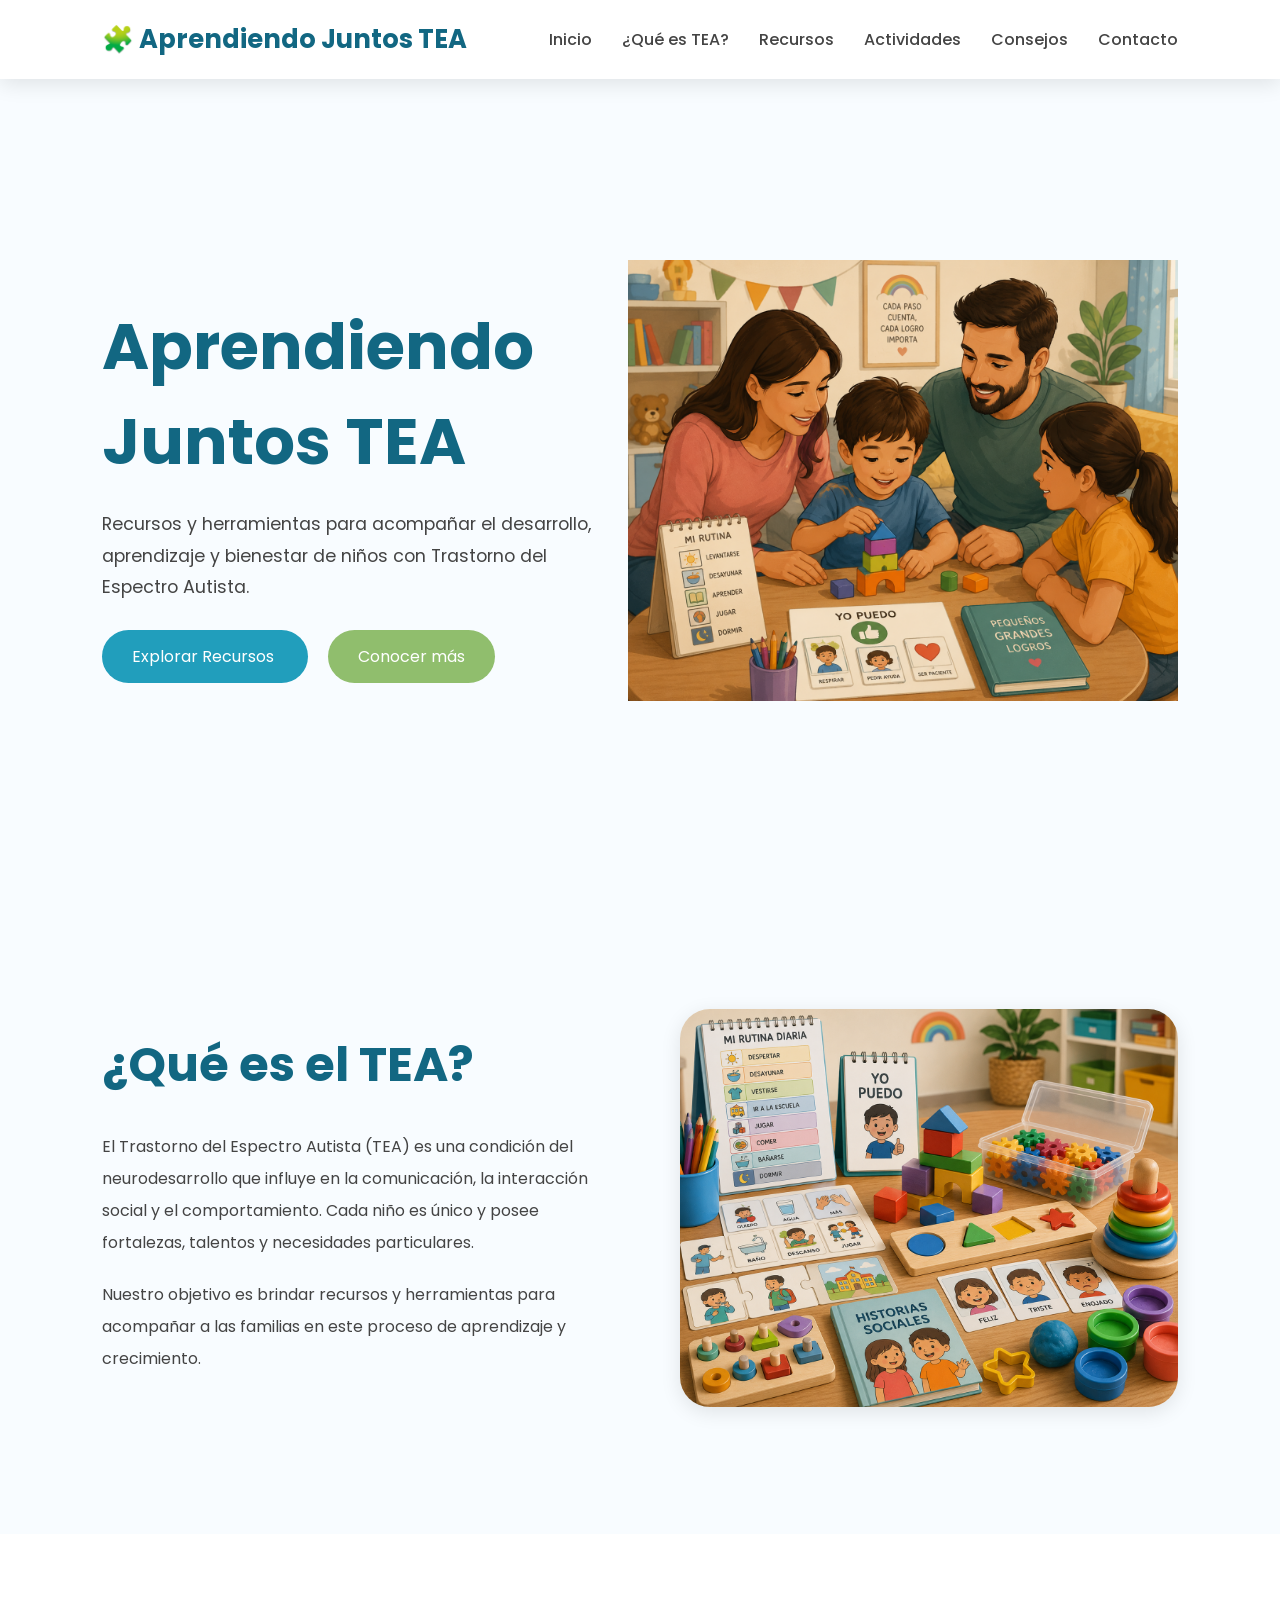
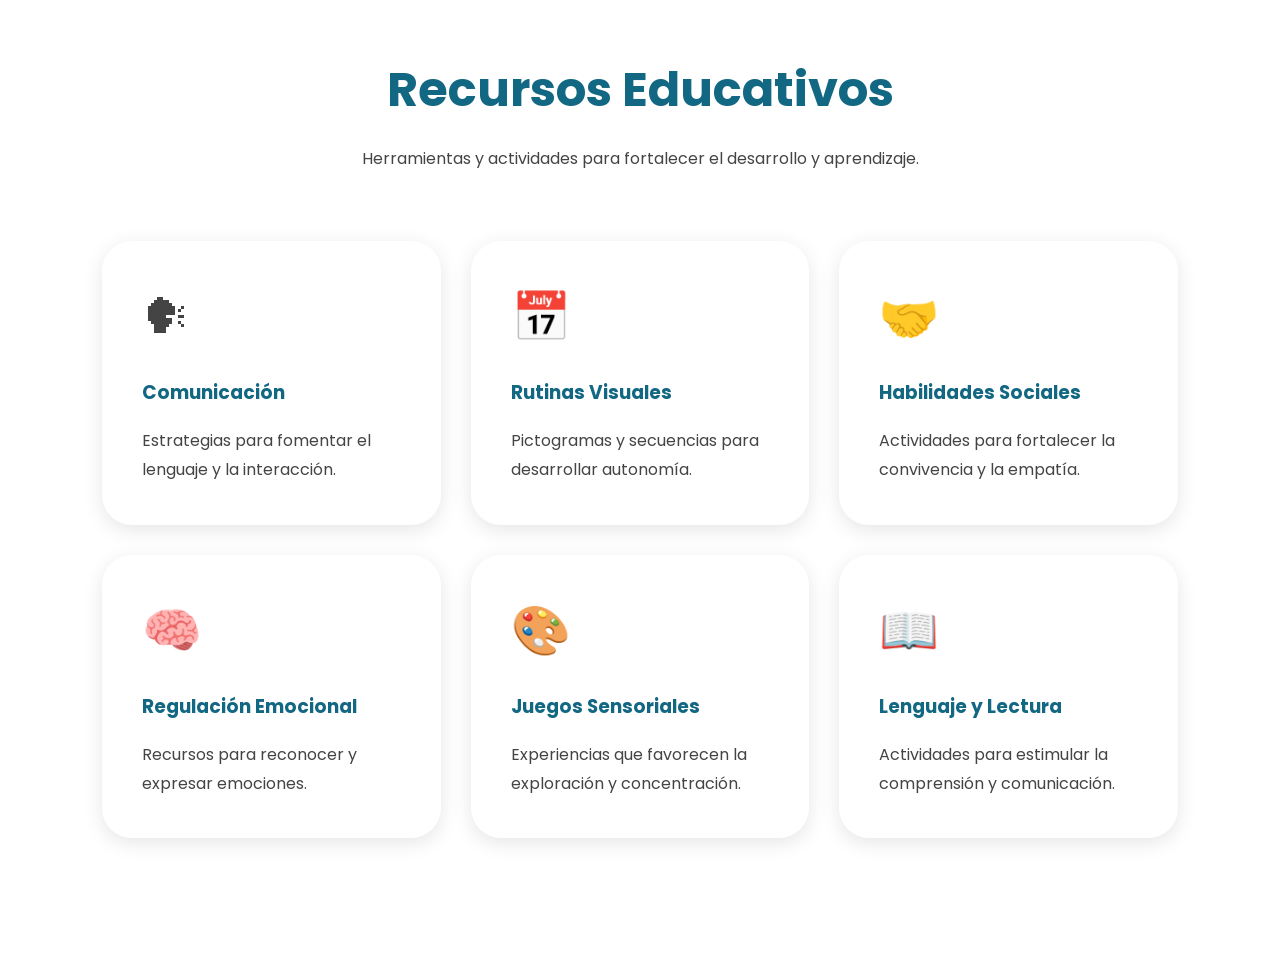
==== index.html @ 87718393 "Feature: sección actividades en casa" ====
<!DOCTYPE html>
<html lang="es">
<head>

<meta charset="UTF-8">
<meta name="viewport" content="width=device-width, initial-scale=1.0">

<title>Aprendiendo Juntos TEA</title>

<link rel="preconnect" href="https://fonts.googleapis.com">
<link rel="preconnect"
href="https://fonts.gstatic.com"
crossorigin>

<link href="https://fonts.googleapis.com/css2?family=Poppins:wght@300;400;500;600;700&display=swap"
rel="stylesheet">

<link rel="stylesheet" href="css/variables.css">
<link rel="stylesheet" href="css/style.css">
<link rel="stylesheet" href="css/responsive.css">

</head>

<body>
<header>

    <nav class="navbar">

        <div class="logo">
            🧩 Aprendiendo Juntos TEA
        </div>

        <ul class="nav-links">

            <li><a href="#">Inicio</a></li>

            <li><a href="#">¿Qué es TEA?</a></li>

            <li><a href="#">Recursos</a></li>

            <li><a href="#">Actividades</a></li>

            <li><a href="#">Consejos</a></li>

            <li><a href="#">Contacto</a></li>

        </ul>

    </nav>

</header>


<section class="hero">

    <div class="hero-content">

        <h1>
            Aprendiendo Juntos TEA
        </h1>

        <p>

            Recursos y herramientas para acompañar el desarrollo,
            aprendizaje y bienestar de niños con Trastorno del Espectro Autista.

        </p>

        <div class="hero-buttons">

            <a href="#" class="btn-primary">
                Explorar Recursos
            </a>

            <a href="#" class="btn-secondary">
                Conocer más
            </a>

        </div>

    </div>

    <div class="hero-image">

        <img src="images/banners/Familia interactuando con niño.png"
             alt="Familia interactuando con niño">

    </div>

</section>
<section class="about">

    <div class="about-container">

        <div class="about-text">

            <h2>¿Qué es el TEA?</h2>

            <p>

                El Trastorno del Espectro Autista (TEA) es una condición del neurodesarrollo
                que influye en la comunicación, la interacción social y el comportamiento.
                Cada niño es único y posee fortalezas, talentos y necesidades particulares.

            </p>

            <p>

                Nuestro objetivo es brindar recursos y herramientas para acompañar a las
                familias en este proceso de aprendizaje y crecimiento.

            </p>

        </div>

        <div class="about-image">

            <img src="images/resources/Niño con materiales educativos.png"
                 alt="Niño con materiales educativos">

        </div>

    </div>

</section>

<section class="resources">

    <div class="section-title">

        <h2>Recursos Educativos</h2>

        <p>
            Herramientas y actividades para fortalecer el desarrollo y aprendizaje.
        </p>

    </div>

    <div class="resources-grid">

        <div class="resource-card">

            <div class="icon">🗣</div>

            <h3>Comunicación</h3>

            <p>
                Estrategias para fomentar el lenguaje y la interacción.
            </p>

        </div>

        <div class="resource-card">

            <div class="icon">📅</div>

            <h3>Rutinas Visuales</h3>

            <p>
                Pictogramas y secuencias para desarrollar autonomía.
            </p>

        </div>

        <div class="resource-card">

            <div class="icon">🤝</div>

            <h3>Habilidades Sociales</h3>

            <p>
                Actividades para fortalecer la convivencia y la empatía.
            </p>

        </div>

        <div class="resource-card">

            <div class="icon">🧠</div>

            <h3>Regulación Emocional</h3>

            <p>
                Recursos para reconocer y expresar emociones.
            </p>

        </div>

        <div class="resource-card">

            <div class="icon">🎨</div>

            <h3>Juegos Sensoriales</h3>

            <p>
                Experiencias que favorecen la exploración y concentración.
            </p>

        </div>

        <div class="resource-card">

            <div class="icon">📖</div>

            <h3>Lenguaje y Lectura</h3>

            <p>
                Actividades para estimular la comprensión y comunicación.
            </p>

        </div>

    </div>

</section>
</body>
</html>
---- css/variables.css ----
:root{
    --primary:#219EBC;
    --secondary:#8ECAE6;
    --accent:#90BE6D;
    --dark:#126782;
    --background:#F8FCFF;
    --white:#FFFFFF;
    --text:#444444;

    --radius:20px;
    --shadow:0 5px 20px rgba(0,0,0,.1);

    --transition:.3s ease;
}
---- css/style.css ----
*{
    margin:0;
    padding:0;
    box-sizing:border-box;
}

body{
    font-family:'Poppins',sans-serif;
    background:var(--background);
    color:var(--text);
}

.navbar{

    display:flex;
    justify-content:space-between;
    align-items:center;

    padding:20px 8%;

    background:var(--white);

    position:sticky;
    top:0;

    z-index:1000;

    box-shadow:var(--shadow);

}

.logo{

    font-size:1.6rem;

    font-weight:700;

    color:var(--dark);

}

.nav-links{

    display:flex;

    gap:30px;

    list-style:none;

}

.nav-links a{

    text-decoration:none;

    color:var(--text);

    font-weight:500;

    transition:var(--transition);

}

.nav-links a:hover{

    color:var(--primary);

}

.hero{

    min-height:90vh;

    display:flex;

    justify-content:space-between;

    align-items:center;

    padding:0 8%;

}
.hero-content{

    max-width:500px;

}
.hero-content h1{

    font-size:4rem;

    color:var(--dark);

    margin-bottom:20px;

}
.hero-content p{

    font-size:1.1rem;

    line-height:1.8;

    margin-bottom:40px;

}
.btn-primary{

    background:var(--primary);

    color:white;

    padding:15px 30px;

    border-radius:50px;

    text-decoration:none;

    margin-right:20px;

}
.btn-secondary{

    background:var(--accent);

    color:white;

    padding:15px 30px;

    border-radius:50px;

    text-decoration:none;

}
.hero-image img{

    width:550px;

}

.about{

    padding:120px 8%;

}

.about-container{

    display:flex;

    align-items:center;

    gap:80px;

}

.about-text{

    flex:1;

}

.about-text h2{

    font-size:3rem;

    color:var(--dark);

    margin-bottom:30px;

}

.about-text p{

    line-height:2;

    margin-bottom:20px;

}

.about-image{

    flex:1;

}

.about-image img{

    width:100%;

    border-radius:30px;

    box-shadow:var(--shadow);

}
.resources{

    padding:120px 8%;

    background:var(--white);

}

.section-title{

    text-align:center;

    margin-bottom:70px;

}

.section-title h2{

    font-size:3rem;

    color:var(--dark);

    margin-bottom:20px;

}

.section-title p{

    color:var(--text);

}

.resources-grid{

    display:grid;

    grid-template-columns:repeat(auto-fit,minmax(320px,1fr));

    gap:30px;

}

.resource-card{

    background:var(--white);

    padding:40px;

    border-radius:30px;

    box-shadow:var(--shadow);

    transition:var(--transition);

}

.resource-card:hover{

    transform:translateY(-12px);

}

.icon{

    font-size:3rem;

    margin-bottom:25px;

}

.resource-card h3{

    color:var(--dark);

    margin-bottom:20px;

}

.resource-card p{

    line-height:1.8;

}
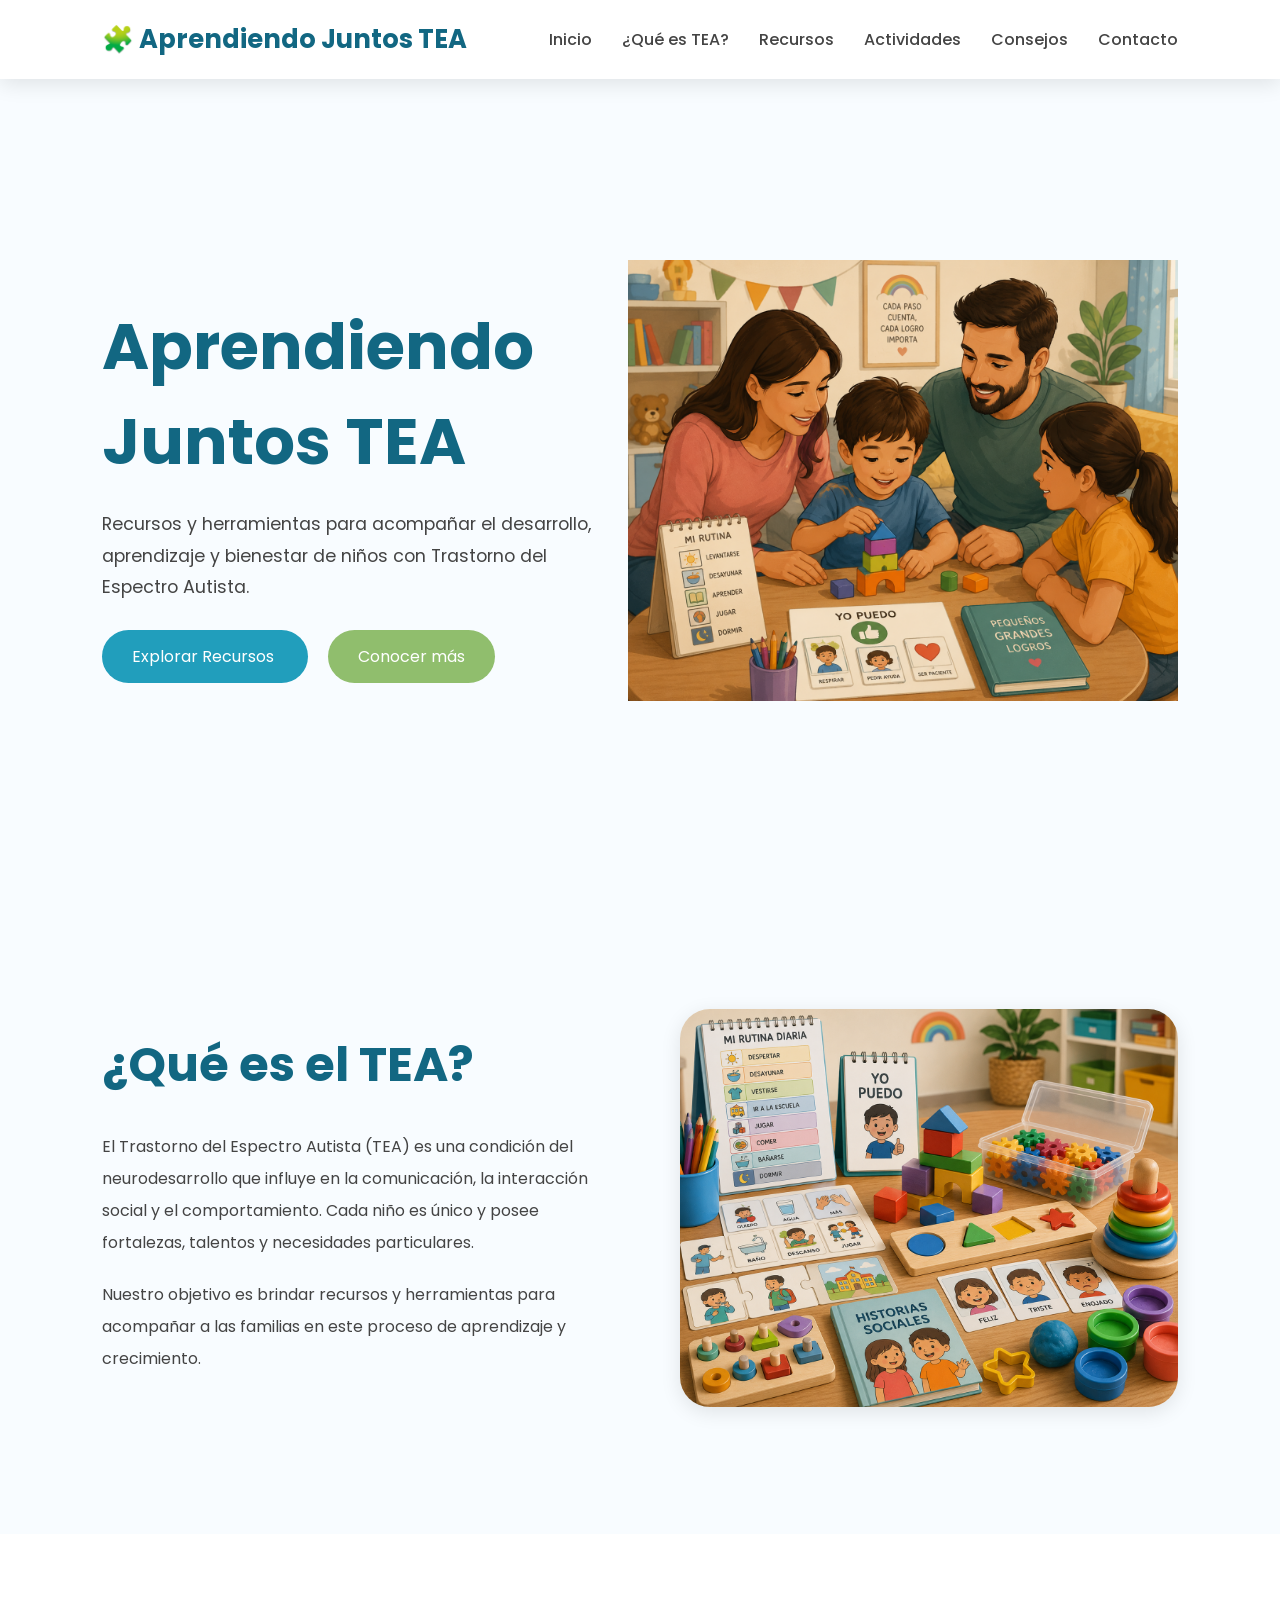
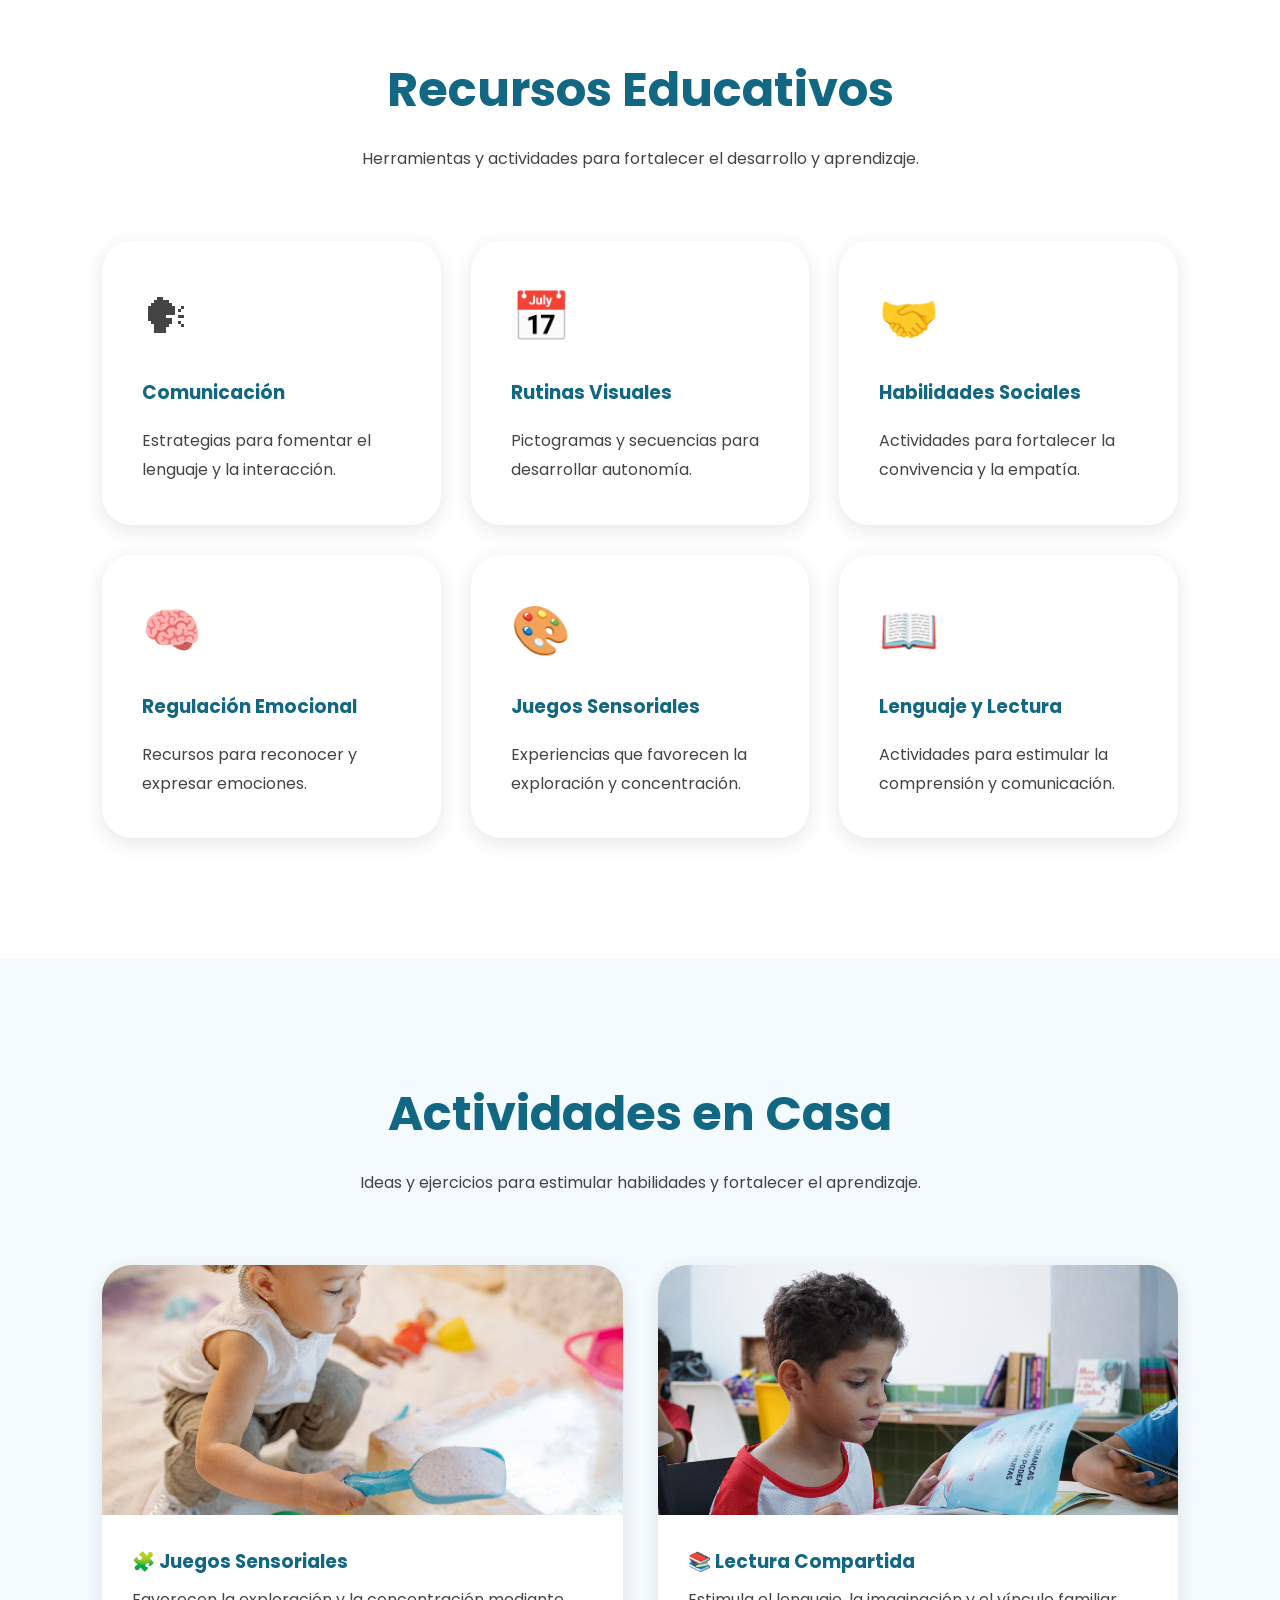
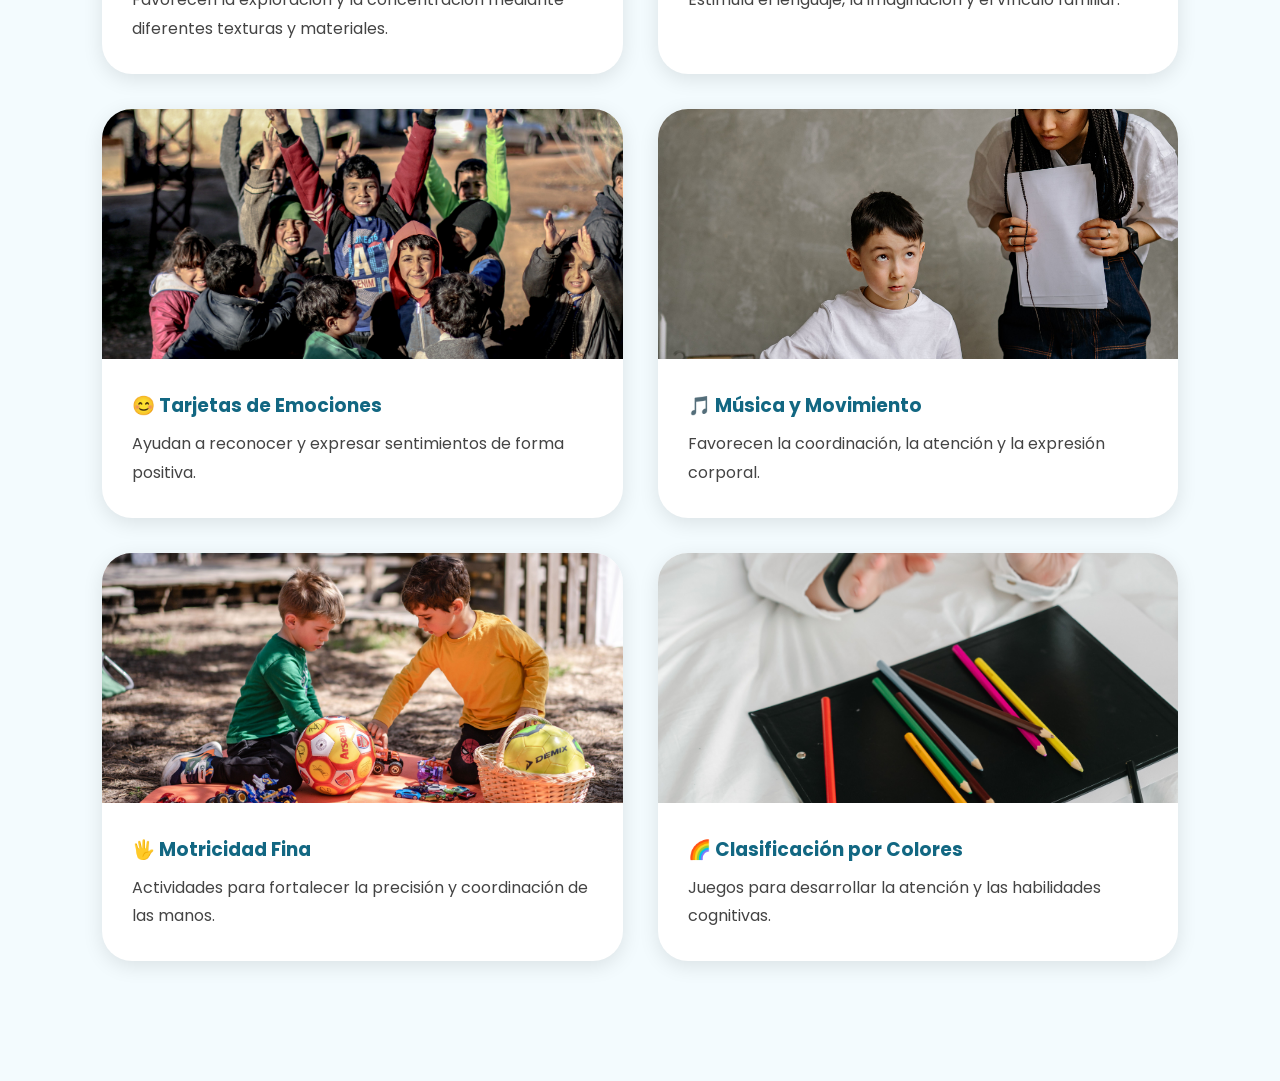
==== commit d000317f: "Feature: estadísticas y llamada a la acción" ====
--- a/index.html
+++ b/index.html
@@ -213,5 +213,95 @@
     </div>
 
 </section>
+
+<section class="activities">
+
+    <div class="section-title">
+
+        <h2>Actividades en Casa</h2>
+
+        <p>
+            Ideas y ejercicios para estimular habilidades y fortalecer el aprendizaje.
+        </p>
+
+    </div>
+
+    <div class="activities-grid">
+
+        <div class="activity-card">
+
+            <img src="images/activities/Sensorial.jpg" alt="Juego sensorial">
+
+            <h3>🧩 Juegos Sensoriales</h3>
+
+            <p>
+                Favorecen la exploración y la concentración mediante diferentes texturas y materiales.
+            </p>
+
+        </div>
+
+        <div class="activity-card">
+
+            <img src="images/activities/Lectura.jpg" alt="Lectura compartida">
+
+            <h3>📚 Lectura Compartida</h3>
+
+            <p>
+                Estimula el lenguaje, la imaginación y el vínculo familiar.
+            </p>
+
+        </div>
+
+        <div class="activity-card">
+
+            <img src="images/activities/Emociones.jpg" alt="Tarjetas de emociones">
+
+            <h3>😊 Tarjetas de Emociones</h3>
+
+            <p>
+                Ayudan a reconocer y expresar sentimientos de forma positiva.
+            </p>
+
+        </div>
+
+        <div class="activity-card">
+
+            <img src="images/activities/Musica.jpg" alt="Música y movimiento">
+
+            <h3>🎵 Música y Movimiento</h3>
+
+            <p>
+                Favorecen la coordinación, la atención y la expresión corporal.
+            </p>
+
+        </div>
+
+        <div class="activity-card">
+
+            <img src="images/activities/Motricidad.jpg" alt="Motricidad fina">
+
+            <h3>🖐 Motricidad Fina</h3>
+
+            <p>
+                Actividades para fortalecer la precisión y coordinación de las manos.
+            </p>
+
+        </div>
+
+        <div class="activity-card">
+
+            <img src="images/activities/Colores.jpg" alt="Clasificación por colores">
+
+            <h3>🌈 Clasificación por Colores</h3>
+
+            <p>
+                Juegos para desarrollar la atención y las habilidades cognitivas.
+            </p>
+
+        </div>
+
+    </div>
+
+</section>
 </body>
 </html>
--- a/css/style.css
+++ b/css/style.css
@@ -274,4 +274,67 @@
 
     line-height:1.8;
 
+}
+.activities{
+
+    padding:120px 8%;
+
+    background:#F3FBFE;
+
+}
+
+.activities-grid{
+
+    display:grid;
+
+    grid-template-columns:repeat(auto-fit,minmax(340px,1fr));
+
+    gap:35px;
+
+}
+
+.activity-card{
+
+    background:white;
+
+    border-radius:30px;
+
+    overflow:hidden;
+
+    box-shadow:var(--shadow);
+
+    transition:var(--transition);
+
+}
+
+.activity-card:hover{
+
+    transform:translateY(-15px);
+
+}
+
+.activity-card img{
+
+    width:100%;
+
+    height:250px;
+
+    object-fit:cover;
+
+}
+
+.activity-card h3{
+
+    padding:25px 30px 10px;
+
+    color:var(--dark);
+
+}
+
+.activity-card p{
+
+    padding:0 30px 30px;
+
+    line-height:1.8;
+
 }
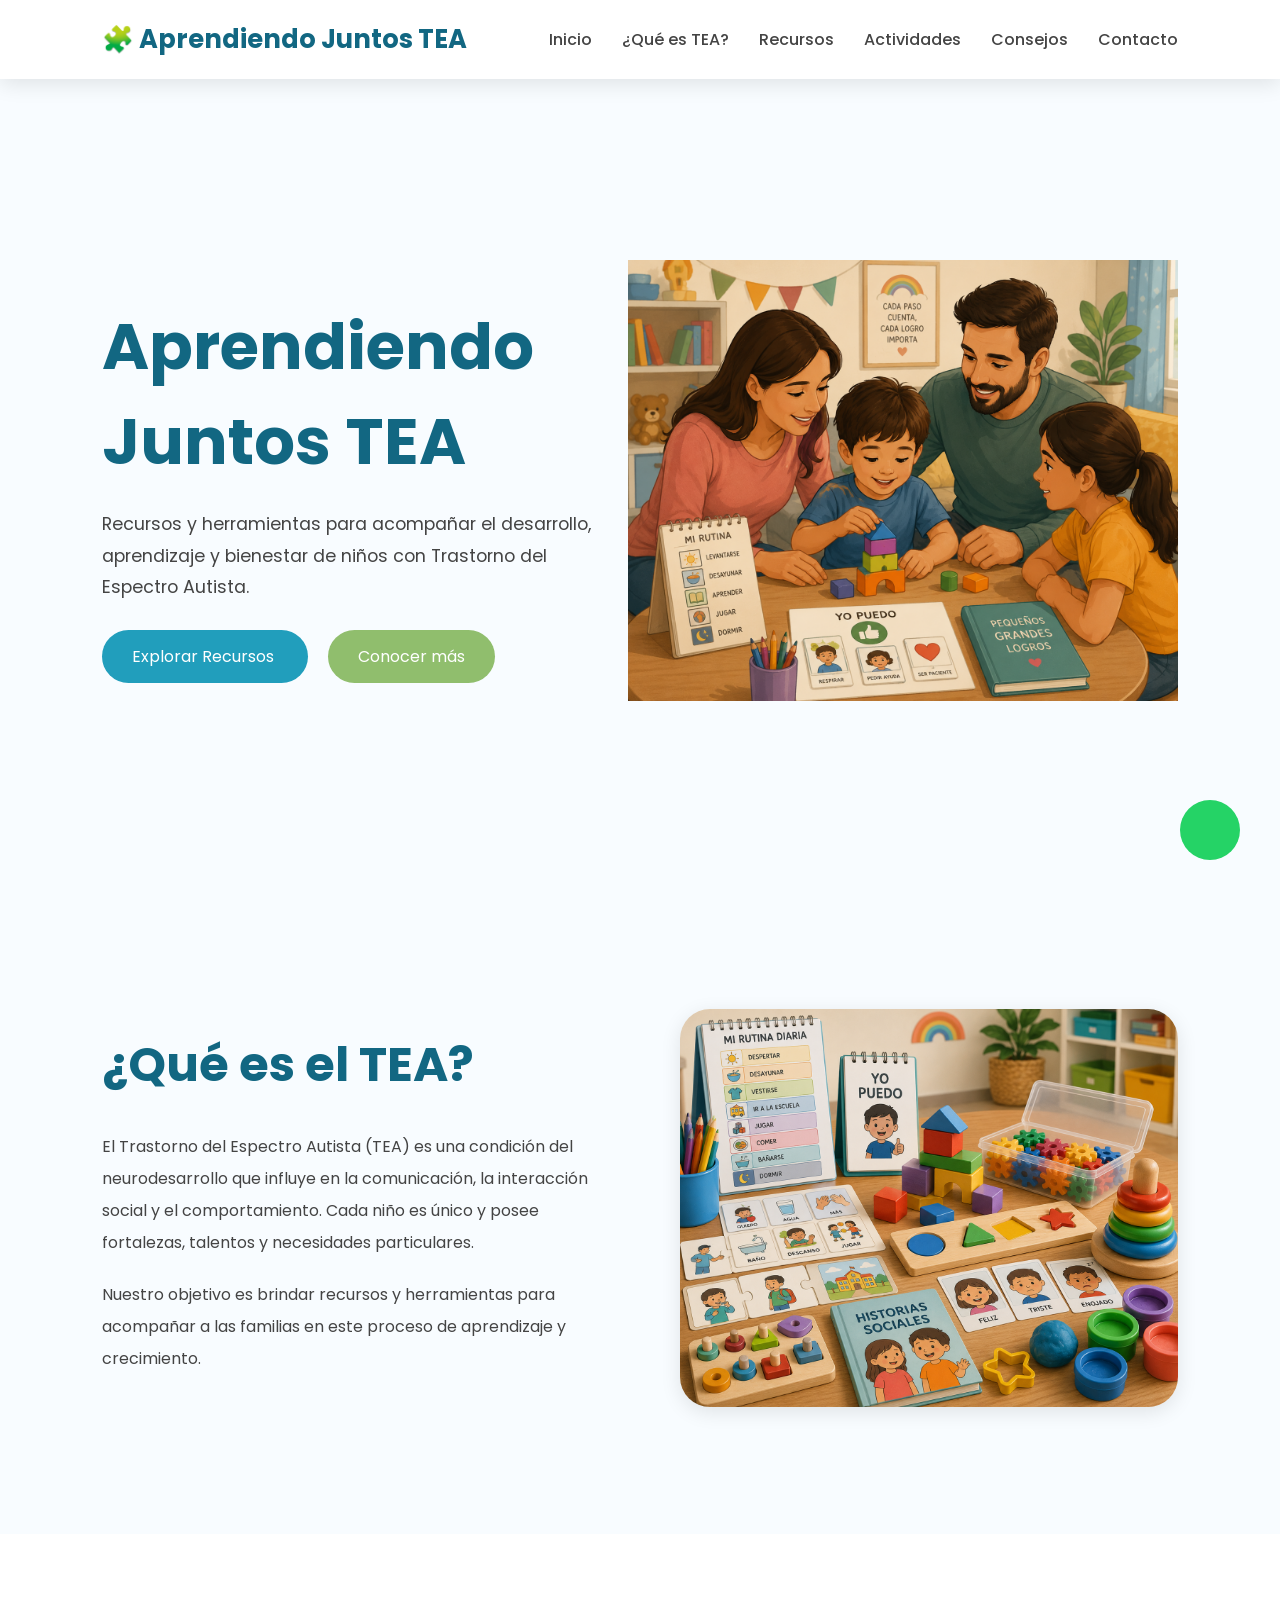
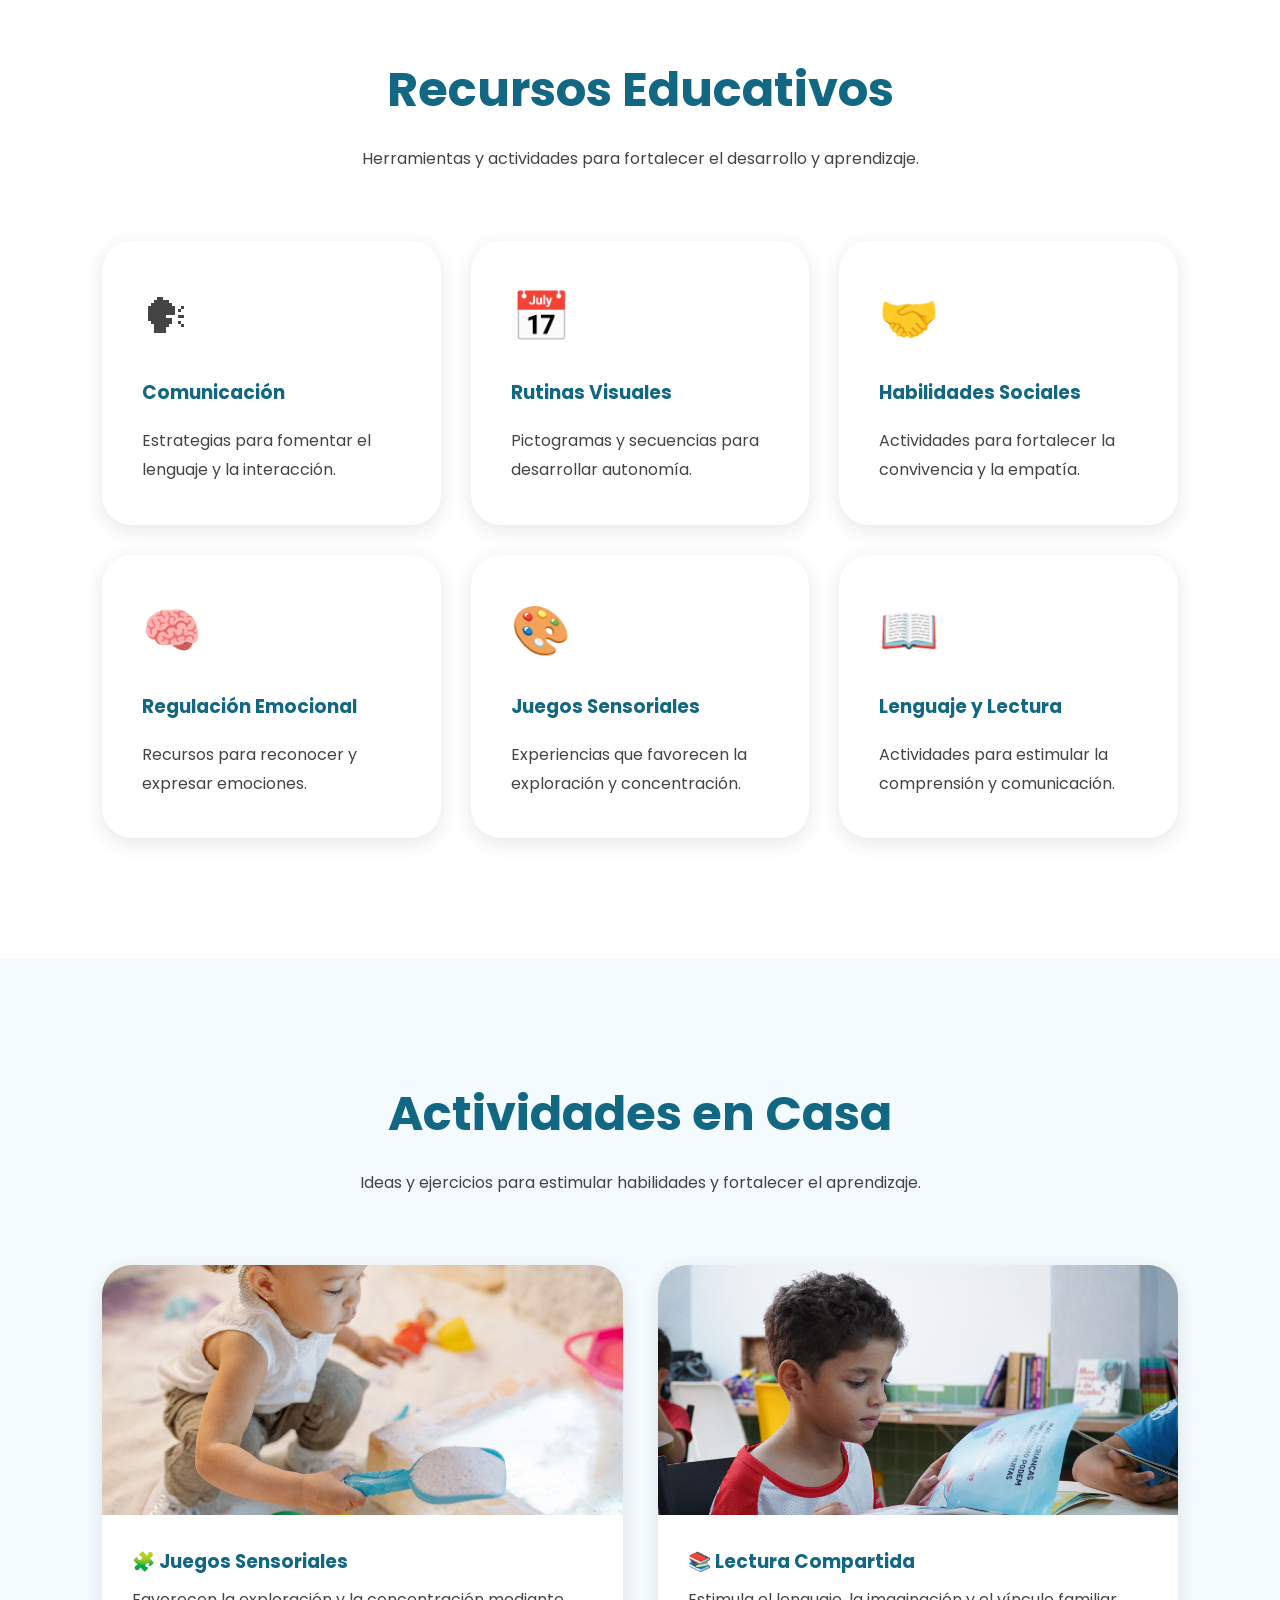
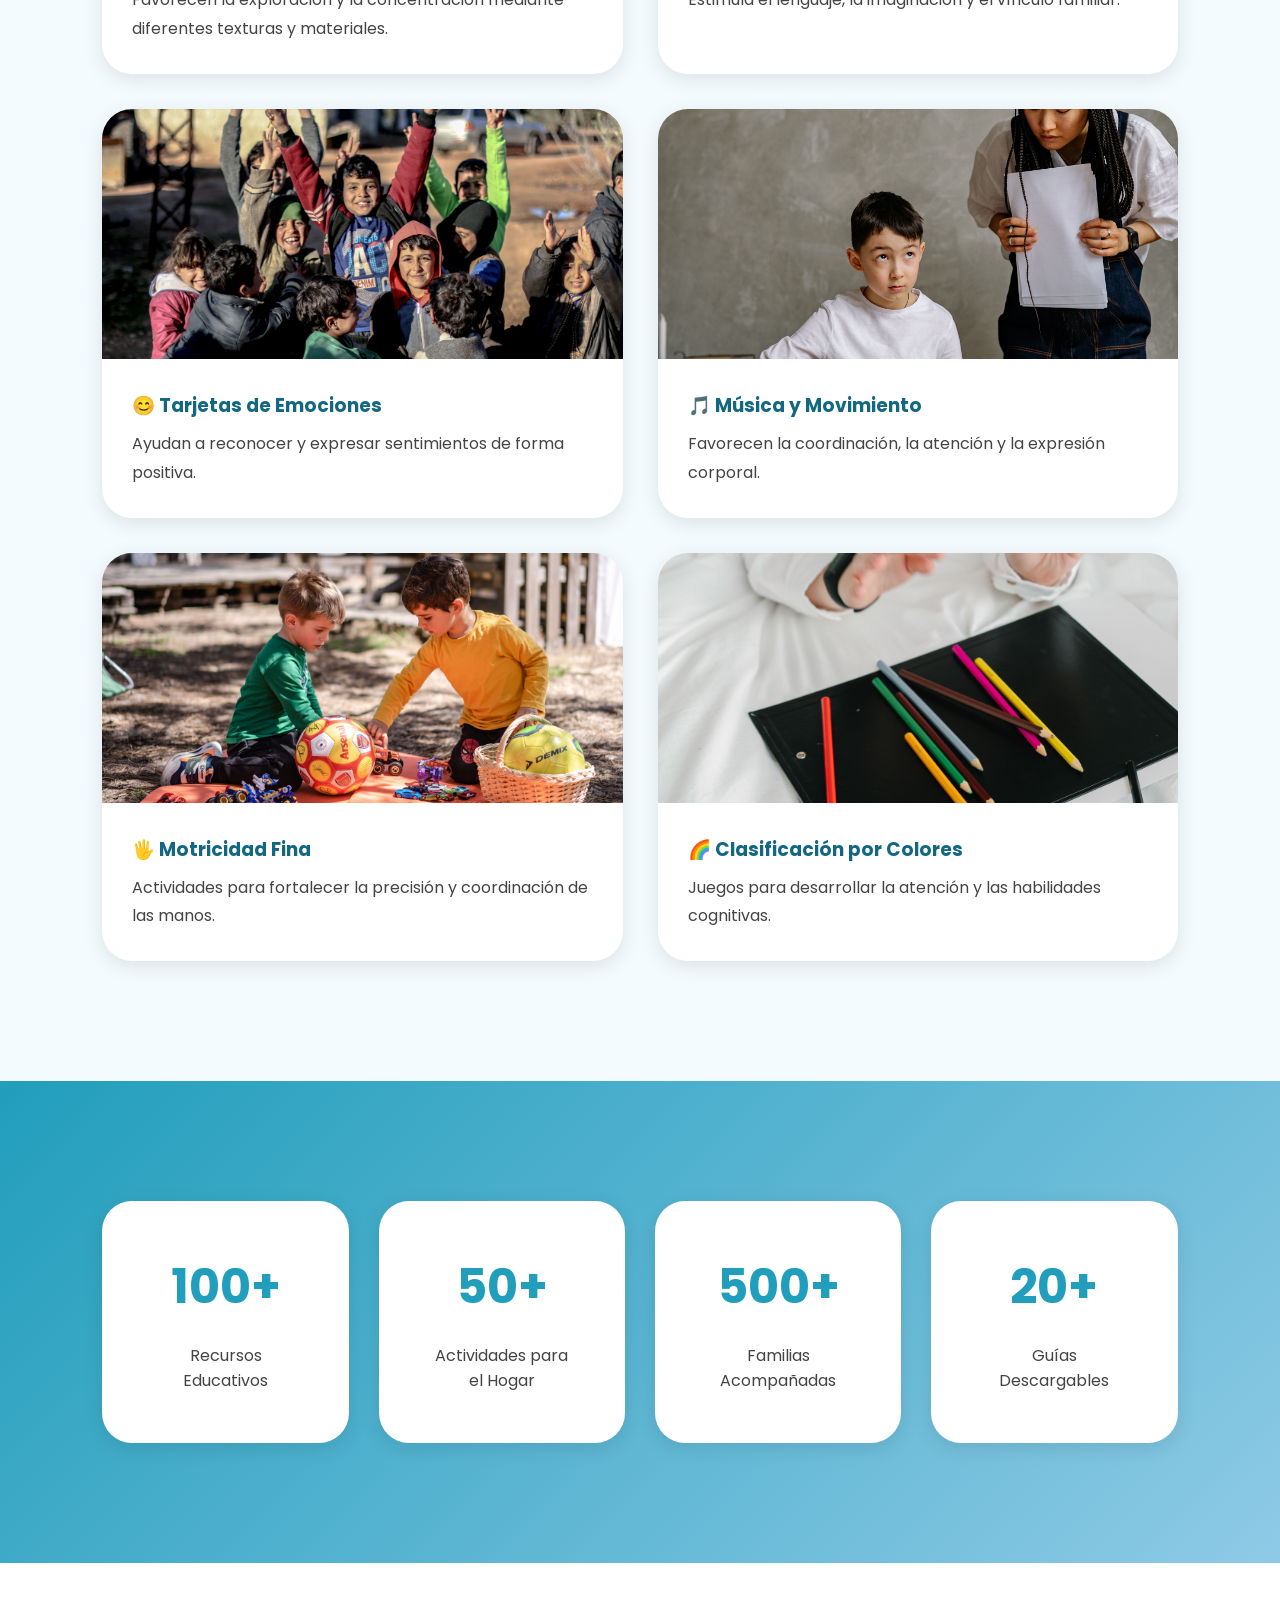
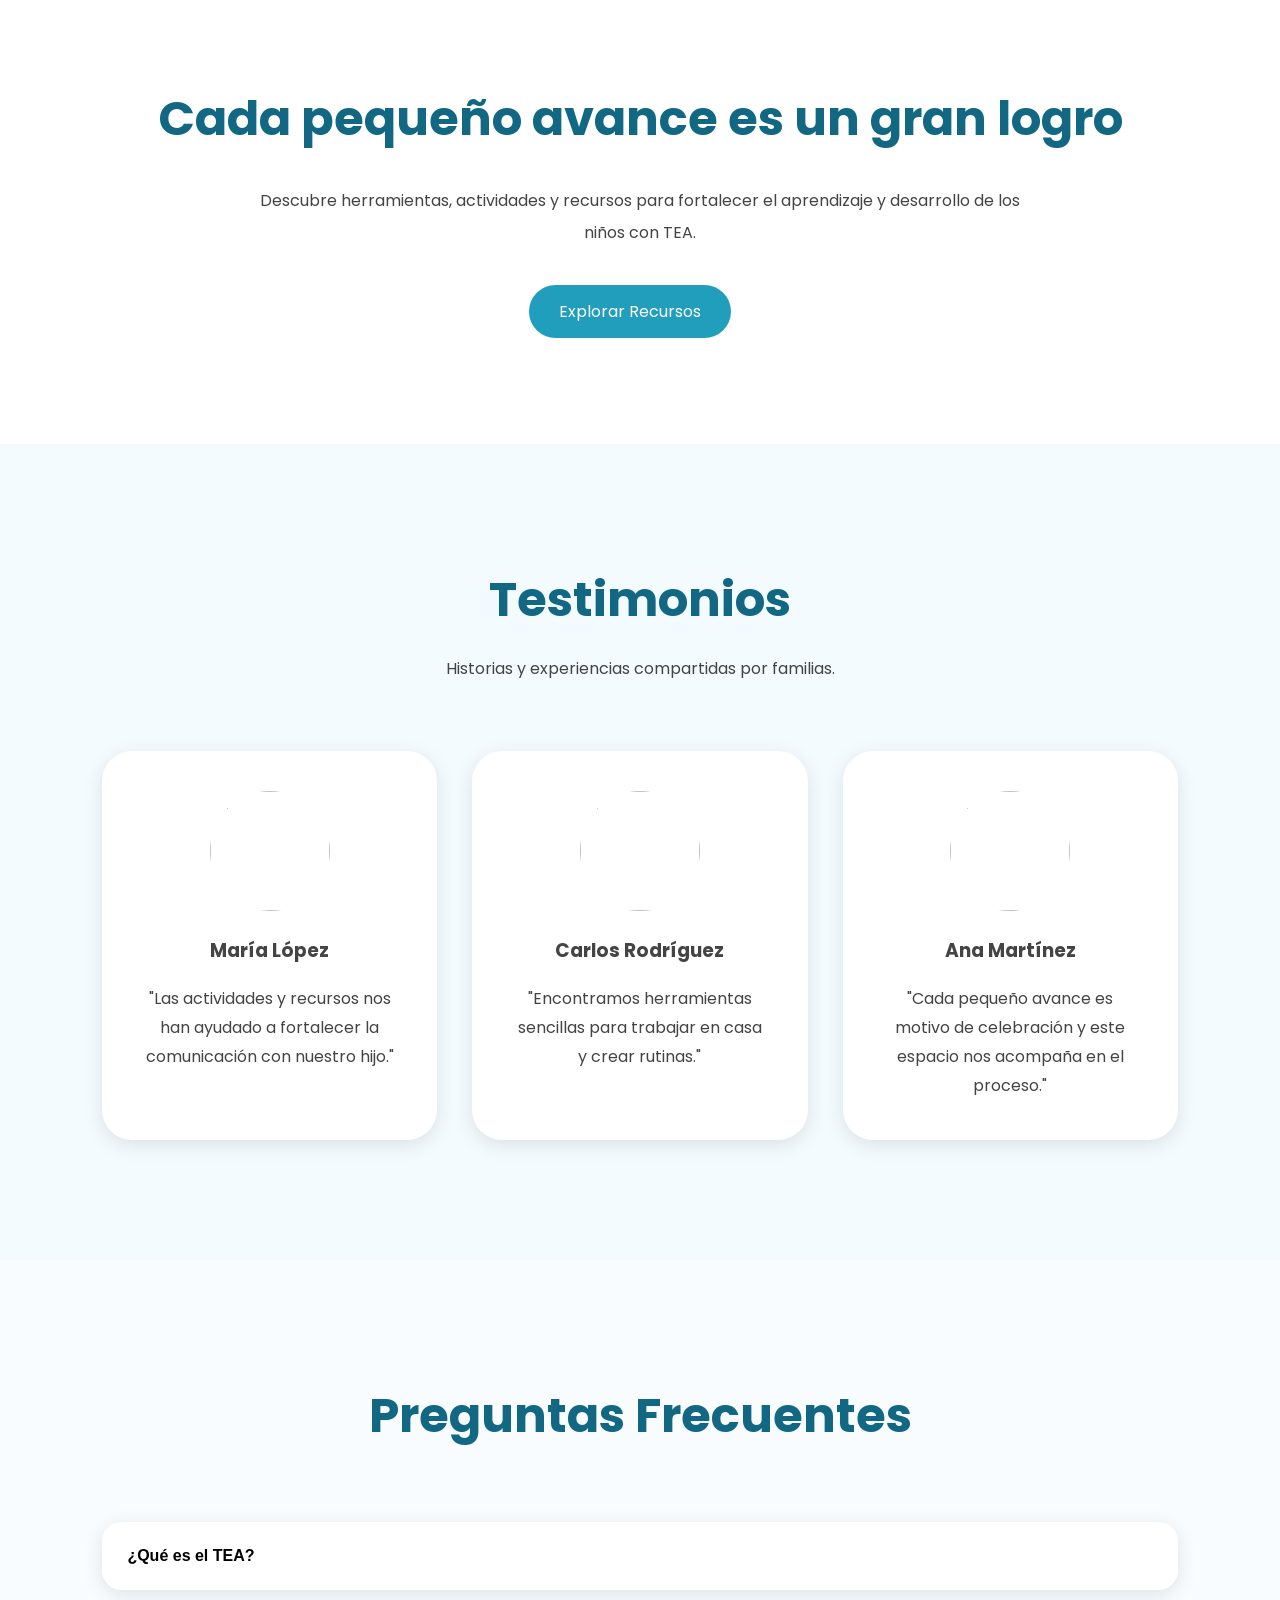
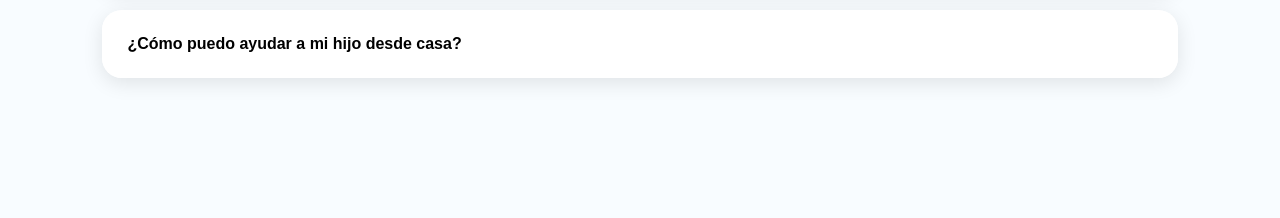
==== commit e78a5a2e: "Feature: footer premium, newsletter, boton arriba y modo oscuro" ====
--- a/index.html
+++ b/index.html
@@ -303,5 +303,181 @@
     </div>
 
 </section>
+<section class="stats">
+
+    <div class="stats-container">
+
+        <div class="stat-card">
+
+            <h2>100+</h2>
+
+            <p>Recursos Educativos</p>
+
+        </div>
+
+        <div class="stat-card">
+
+            <h2>50+</h2>
+
+            <p>Actividades para el Hogar</p>
+
+        </div>
+
+        <div class="stat-card">
+
+            <h2>500+</h2>
+
+            <p>Familias Acompañadas</p>
+
+        </div>
+
+        <div class="stat-card">
+
+            <h2>20+</h2>
+
+            <p>Guías Descargables</p>
+
+        </div>
+
+    </div>
+
+</section>
+
+
+<section class="cta">
+
+    <h2>
+
+        Cada pequeño avance es un gran logro
+
+    </h2>
+
+    <p>
+
+        Descubre herramientas, actividades y recursos para fortalecer el aprendizaje y desarrollo de los niños con TEA.
+
+    </p>
+
+    <a href="#" class="btn-primary">
+
+        Explorar Recursos
+
+    </a>
+
+</section>
+<section class="testimonials">
+
+    <div class="section-title">
+
+        <h2>Testimonios</h2>
+
+        <p>
+            Historias y experiencias compartidas por familias.
+        </p>
+
+    </div>
+
+    <div class="testimonial-grid">
+
+        <div class="testimonial-card">
+
+            <img src="images/testimonials/madre1.jpg">
+
+            <h3>María López</h3>
+
+            <p>
+
+                "Las actividades y recursos nos han ayudado a fortalecer la comunicación con nuestro hijo."
+
+            </p>
+
+        </div>
+
+        <div class="testimonial-card">
+
+            <img src="images/testimonials/padre1.jpg">
+
+            <h3>Carlos Rodríguez</h3>
+
+            <p>
+
+                "Encontramos herramientas sencillas para trabajar en casa y crear rutinas."
+
+            </p>
+
+        </div>
+
+        <div class="testimonial-card">
+
+            <img src="images/testimonials/madre2.jpg">
+
+            <h3>Ana Martínez</h3>
+
+            <p>
+
+                "Cada pequeño avance es motivo de celebración y este espacio nos acompaña en el proceso."
+
+            </p>
+
+        </div>
+
+    </div>
+
+</section>
+<section class="faq">
+
+<div class="section-title">
+
+<h2>Preguntas Frecuentes</h2>
+
+</div>
+
+<div class="faq-container">
+
+<div class="faq-item">
+
+<button class="faq-question">
+
+¿Qué es el TEA?
+
+</button>
+
+<div class="faq-answer">
+
+<p>
+El Trastorno del Espectro Autista es una condición del neurodesarrollo que afecta principalmente la comunicación y la interacción social.
+</p>
+
+</div>
+
+</div>
+
+<div class="faq-item">
+
+<button class="faq-question">
+
+¿Cómo puedo ayudar a mi hijo desde casa?
+
+</button>
+
+<div class="faq-answer">
+
+<p>
+Mediante rutinas, juegos, lectura y actividades adaptadas a sus necesidades.
+</p>
+
+</div>
+
+</div>
+
+</div>
+
+</section>
+<a class="whatsapp"
+href="https://wa.me/50557091162">
+
+<i class="fa fa-whatsapp whatsapp-icon"></i>
+
+</a>
 </body>
 </html>
--- a/css/style.css
+++ b/css/style.css
@@ -337,4 +337,213 @@
 
     line-height:1.8;
 
+}
+.stats{
+
+    padding:120px 8%;
+
+    background:linear-gradient(
+    135deg,
+    #219ebc,
+    #8ecae6
+    );
+
+}
+
+.stats-container{
+
+    display:grid;
+
+    grid-template-columns:repeat(auto-fit,minmax(220px,1fr));
+
+    gap:30px;
+
+}
+
+.stat-card{
+
+    background:white;
+
+    padding:50px;
+
+    border-radius:30px;
+
+    text-align:center;
+
+    box-shadow:var(--shadow);
+
+    transition:var(--transition);
+
+}
+
+.stat-card:hover{
+
+    transform:translateY(-15px);
+
+}
+
+.stat-card h2{
+
+    font-size:3rem;
+
+    color:var(--primary);
+
+    margin-bottom:20px;
+
+}
+
+.stat-card p{
+
+    color:var(--text);
+
+}
+.cta{
+
+    padding:120px 8%;
+
+    text-align:center;
+
+    background:var(--white);
+
+}
+
+.cta h2{
+
+    font-size:3rem;
+
+    color:var(--dark);
+
+    margin-bottom:30px;
+
+}
+
+.cta p{
+
+    max-width:800px;
+
+    margin:auto;
+
+    line-height:2;
+
+    margin-bottom:50px;
+
+}
+.testimonials{
+
+padding:120px 8%;
+
+background:#F3FBFE;
+
+}
+
+.testimonial-grid{
+
+display:grid;
+
+grid-template-columns:repeat(auto-fit,minmax(320px,1fr));
+
+gap:35px;
+
+}
+
+.testimonial-card{
+
+background:white;
+
+padding:40px;
+
+border-radius:30px;
+
+box-shadow:var(--shadow);
+
+text-align:center;
+
+}
+
+.testimonial-card img{
+
+width:120px;
+
+height:120px;
+
+border-radius:50%;
+
+object-fit:cover;
+
+margin-bottom:25px;
+
+}
+
+.testimonial-card p{
+
+line-height:1.8;
+
+margin-top:20px;
+
+}
+.faq{
+
+padding:120px 8%;
+
+}
+
+.faq-item{
+
+background:white;
+
+margin-bottom:20px;
+
+border-radius:20px;
+
+box-shadow:var(--shadow);
+
+overflow:hidden;
+
+}
+
+.faq-question{
+
+width:100%;
+
+padding:25px;
+
+border:none;
+
+background:white;
+
+font-size:1rem;
+
+font-weight:600;
+
+cursor:pointer;
+
+text-align:left;
+
+}
+
+.faq-answer{
+
+display:none;
+
+padding:0 25px 25px;
+
+line-height:1.8;
+
+}
+
+.whatsapp {
+  position:fixed;
+  width:60px;
+  height:60px;
+  bottom:40px;
+  right:40px;
+  background-color:#25d366;
+  color:#FFF;
+  border-radius:50px;
+  text-align:center;
+  font-size:30px;
+  z-index:100;
+}
+.whatsapp-icon {
+  margin-top:13px;
 }
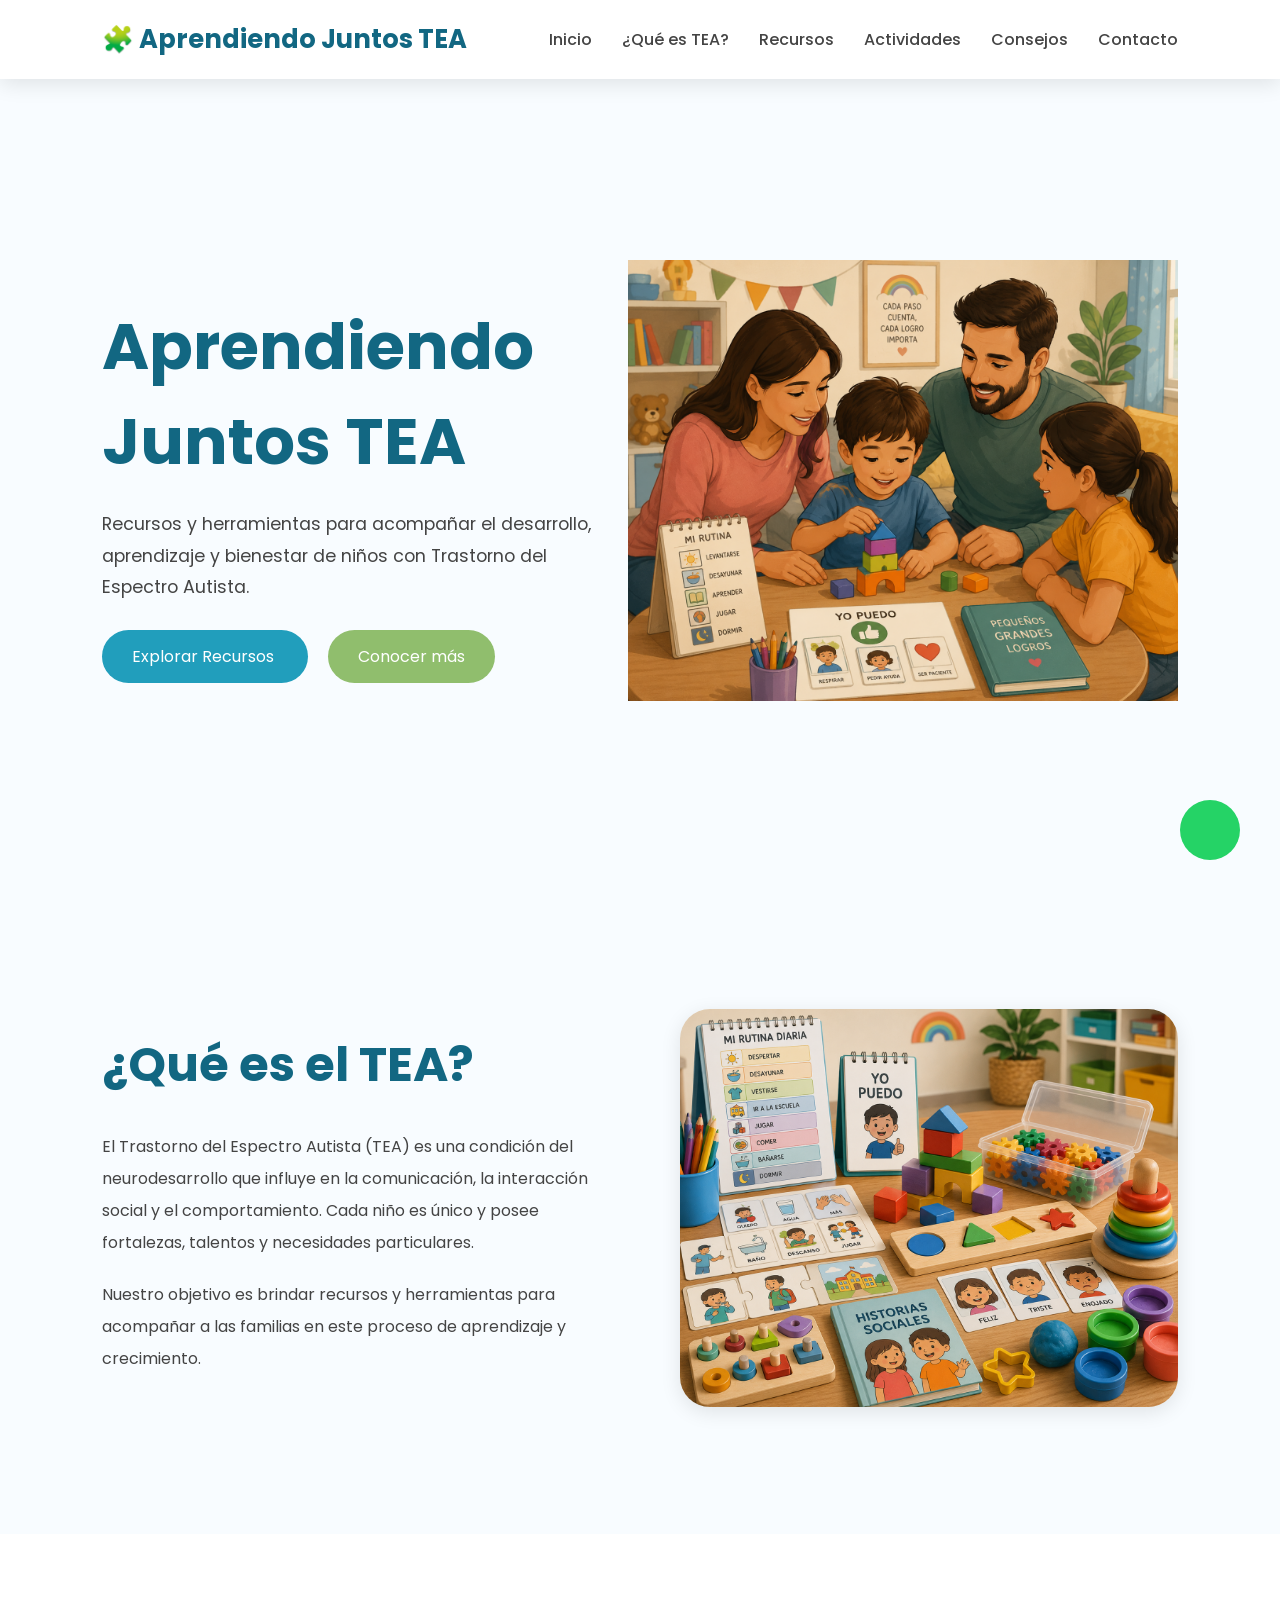
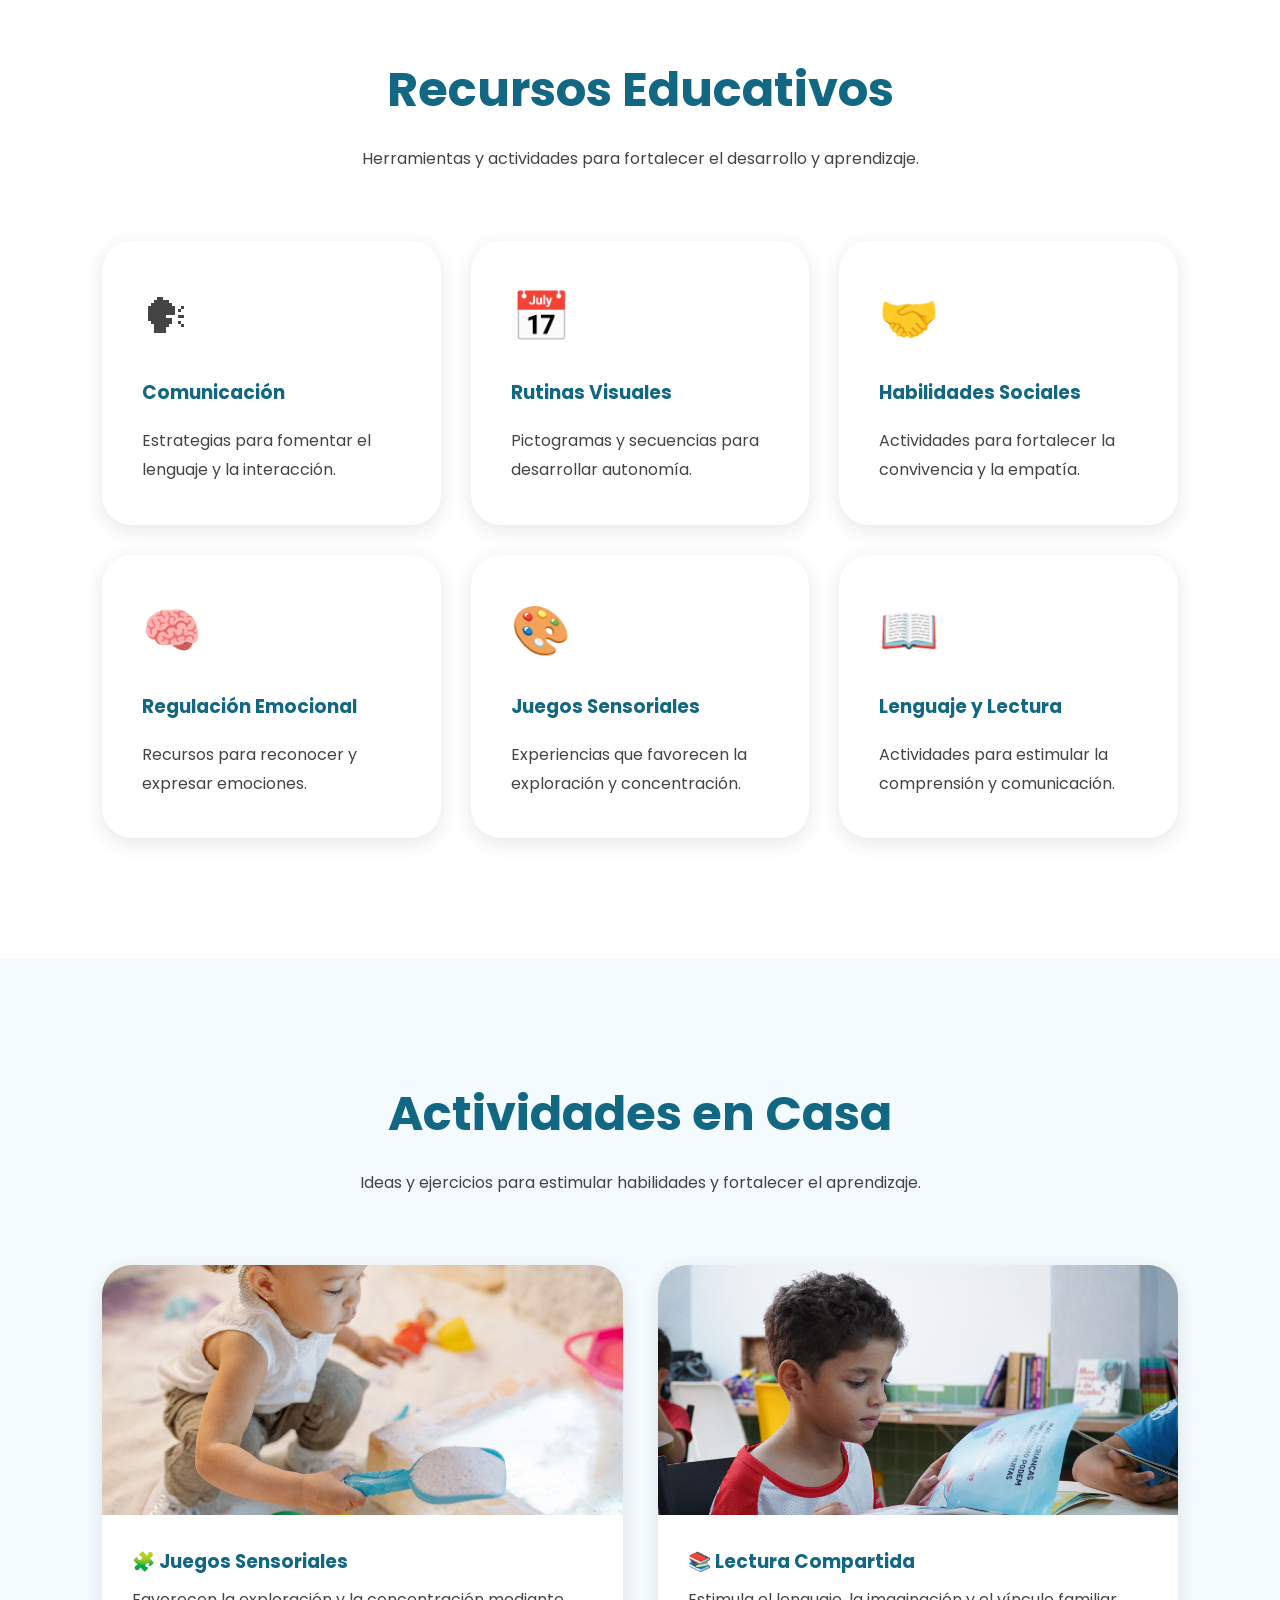
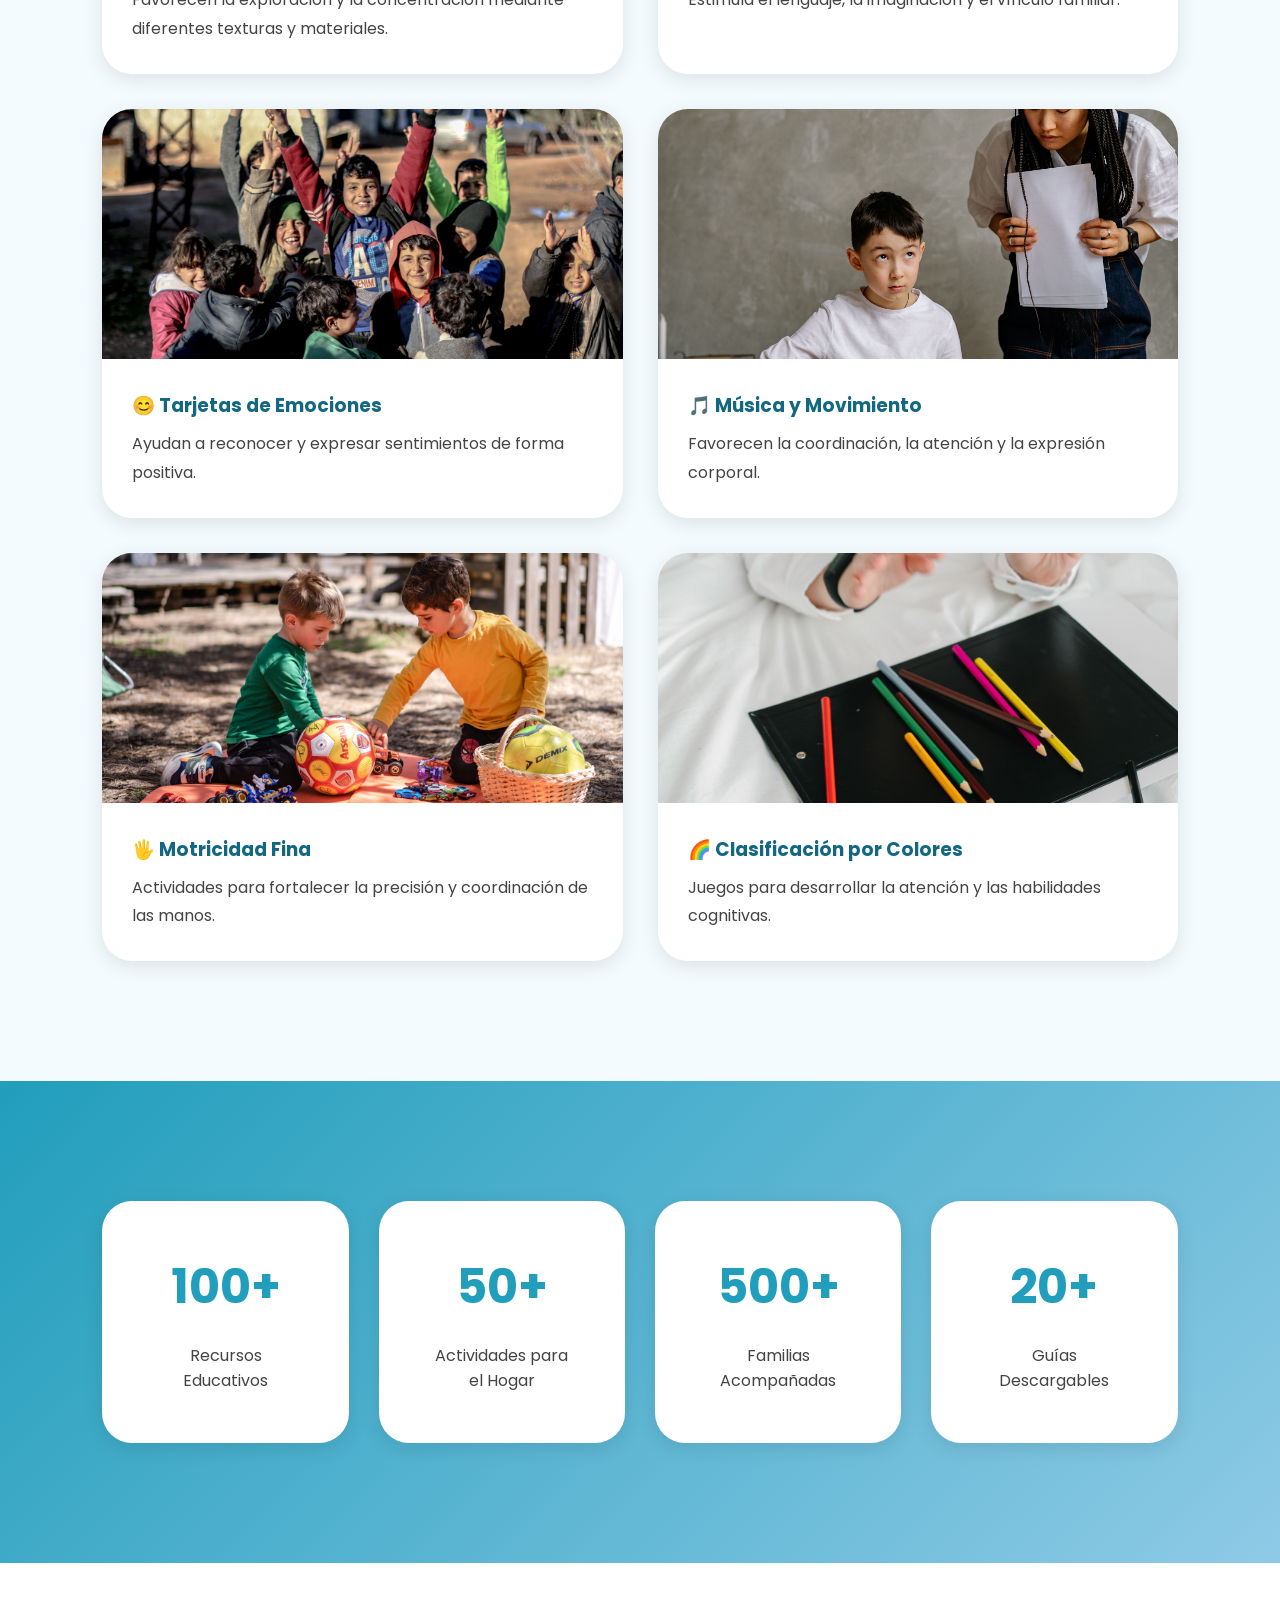
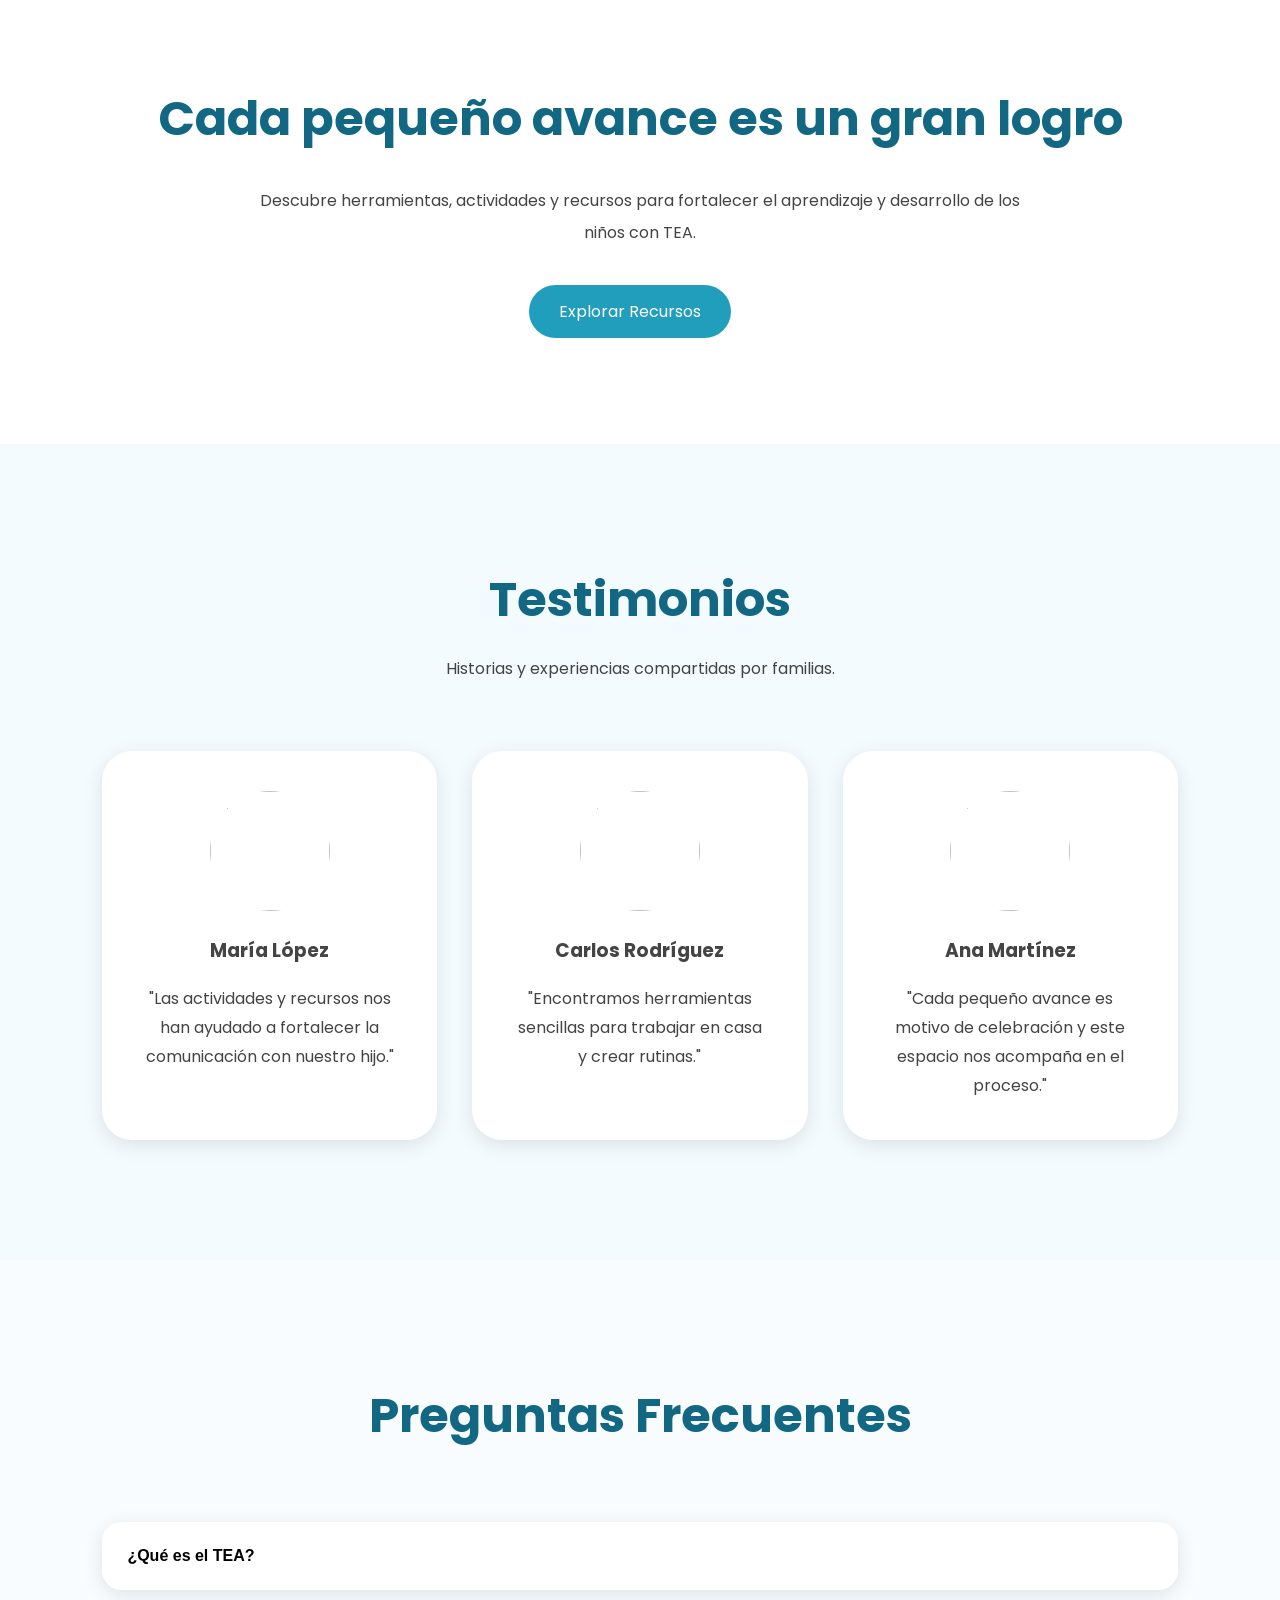
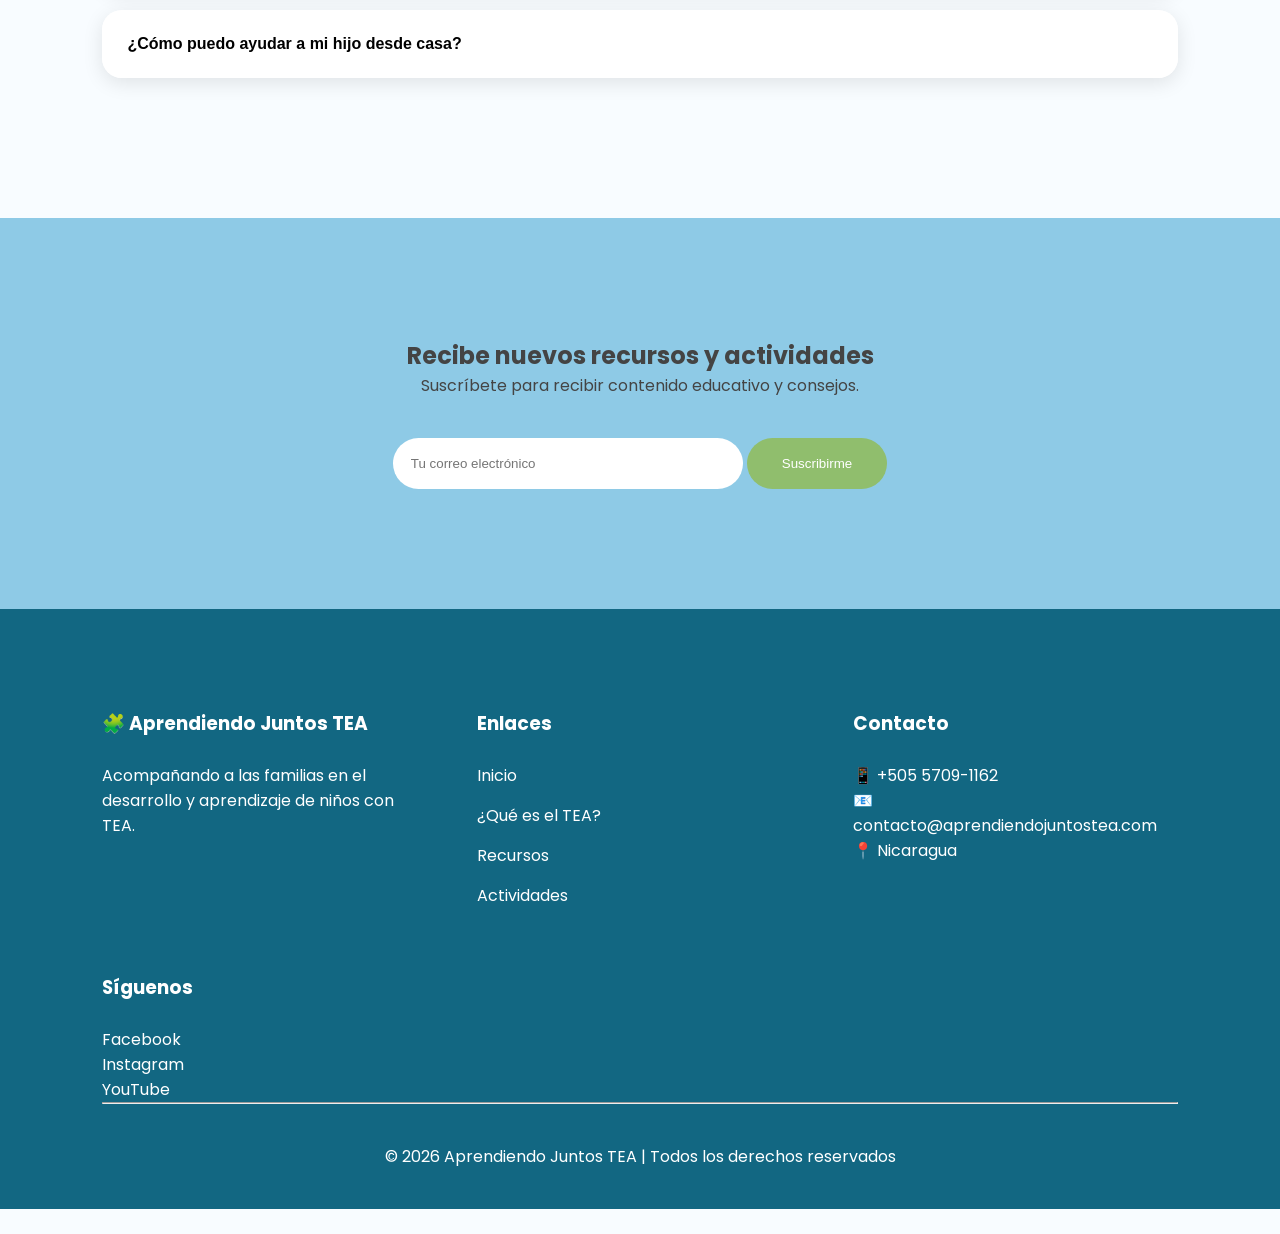
==== commit 45287fbc: "Actualizacion general: nuevas secciones, animaciones y mejoras UI" ====
--- a/index.html
+++ b/index.html
@@ -19,6 +19,30 @@
 <link rel="stylesheet" href="css/style.css">
 <link rel="stylesheet" href="css/responsive.css">
 
+<meta
+name="description"
+content="Recursos educativos y actividades para padres y cuidadores de niños con Trastorno del Espectro Autista.">
+
+<meta
+name="keywords"
+content="autismo, TEA, educación especial, recursos educativos, actividades para niños con autismo">
+
+<meta
+name="author"
+content="Aprendiendo Juntos TEA">
+
+<meta property="og:title"
+content="Aprendiendo Juntos TEA">
+
+<meta property="og:description"
+content="Recursos y herramientas para familias de niños con TEA.">
+
+<meta property="og:image"
+content="images/logo/logo.png">
+
+<meta property="og:type"
+content="website">
+
 </head>
 
 <body>
@@ -476,8 +500,119 @@
 <a class="whatsapp"
 href="https://wa.me/50557091162">
 
-<i class="fa fa-whatsapp whatsapp-icon"></i>
+<i class="fa-brands fa-whatsapp whatsapp-icon"></i>
 
 </a>
+
+<section class="newsletter">
+
+<h2>
+
+Recibe nuevos recursos y actividades
+
+</h2>
+
+<p>
+
+Suscríbete para recibir contenido educativo y consejos.
+
+</p>
+
+<form>
+
+<input
+type="email"
+placeholder="Tu correo electrónico">
+
+<button>
+
+Suscribirme
+
+</button>
+
+</form>
+
+</section>
+
+<footer>
+
+<div class="footer-container">
+
+<div>
+
+<h3>🧩 Aprendiendo Juntos TEA</h3>
+
+<p>
+Acompañando a las familias en el desarrollo y aprendizaje de niños con TEA.
+</p>
+
+</div>
+
+<div>
+
+<h3>Enlaces</h3>
+
+<ul>
+
+<li><a href="#">Inicio</a></li>
+
+<li><a href="#">¿Qué es el TEA?</a></li>
+
+<li><a href="#">Recursos</a></li>
+
+<li><a href="#">Actividades</a></li>
+
+</ul>
+
+</div>
+
+<div>
+
+<h3>Contacto</h3>
+
+<p>📱 +505 5709-1162</p>
+
+<p>📧 contacto@aprendiendojuntostea.com</p>
+
+<p>📍 Nicaragua</p>
+
+</div>
+
+<div>
+
+<h3>Síguenos</h3>
+
+<a href="#">Facebook</a><br>
+<a href="#">Instagram</a><br>
+<a href="#">YouTube</a>
+
+</div>
+
+</div>
+
+<hr>
+
+<p class="copyright">
+
+© 2026 Aprendiendo Juntos TEA | Todos los derechos reservados
+
+</p>
+
+</footer>
+
+<button id="topBtn">
+
+↑
+
+</button>
+
+<div class="menu-toggle">
+
+☰
+
+</div>
+<link rel="icon"
+href="images/logo/favicon.ico">
+<img loading="lazy">
 </body>
 </html>
--- a/css/variables.css
+++ b/css/variables.css
@@ -11,4 +11,15 @@
     --shadow:0 5px 20px rgba(0,0,0,.1);
 
     --transition:.3s ease;
+}
+.dark-mode{
+
+--background:#0f172a;
+
+--white:#1e293b;
+
+--text:#f8fafc;
+
+--dark:#ffffff;
+
 }
--- a/css/style.css
+++ b/css/style.css
@@ -546,4 +546,138 @@
 }
 .whatsapp-icon {
   margin-top:13px;
-}+}
+
+footer{
+
+background:#126782;
+
+color:white;
+
+padding:100px 8% 40px;
+
+}
+
+.footer-container{
+
+display:grid;
+
+grid-template-columns:repeat(auto-fit,minmax(250px,1fr));
+
+gap:50px;
+
+}
+
+footer h3{
+
+margin-bottom:25px;
+
+}
+
+footer ul{
+
+list-style:none;
+
+}
+
+footer li{
+
+margin-bottom:15px;
+
+}
+
+footer a{
+
+color:white;
+
+text-decoration:none;
+
+}
+
+.copyright{
+
+text-align:center;
+
+margin-top:40px;
+
+}
+
+.newsletter{
+
+padding:120px 8%;
+
+text-align:center;
+
+background:#8ecae6;
+
+}
+
+.newsletter form{
+
+margin-top:40px;
+
+}
+
+.newsletter input{
+
+padding:18px;
+
+width:350px;
+
+border:none;
+
+border-radius:50px;
+
+}
+
+.newsletter button{
+
+padding:18px 35px;
+
+border:none;
+
+background:#90be6d;
+
+color:white;
+
+border-radius:50px;
+
+cursor:pointer;
+
+}
+#topBtn{
+
+position:fixed;
+
+bottom:120px;
+
+right:30px;
+
+width:60px;
+
+height:60px;
+
+border:none;
+
+border-radius:50%;
+
+background:#126782;
+
+color:white;
+
+font-size:25px;
+
+cursor:pointer;
+
+display:none;
+
+}
+.menu-toggle{
+
+display:none;
+
+font-size:2rem;
+
+cursor:pointer;
+
+}
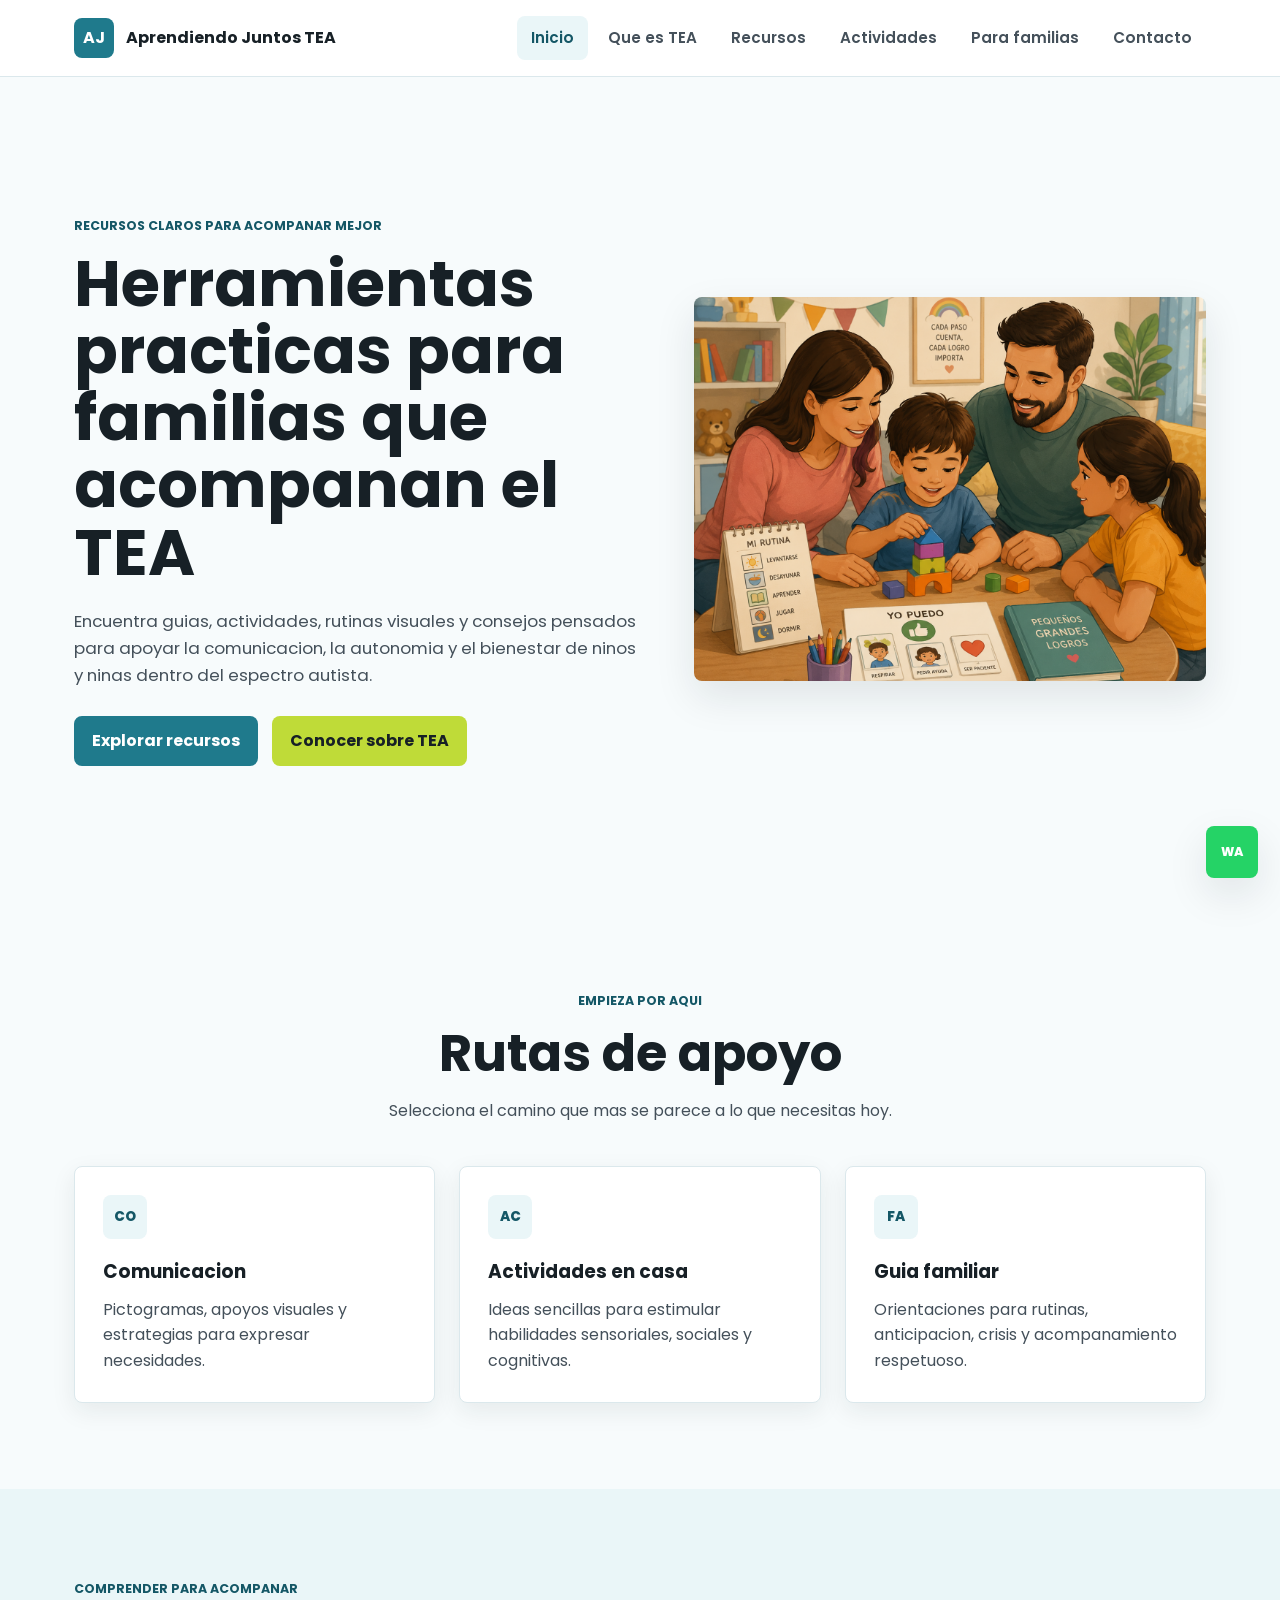
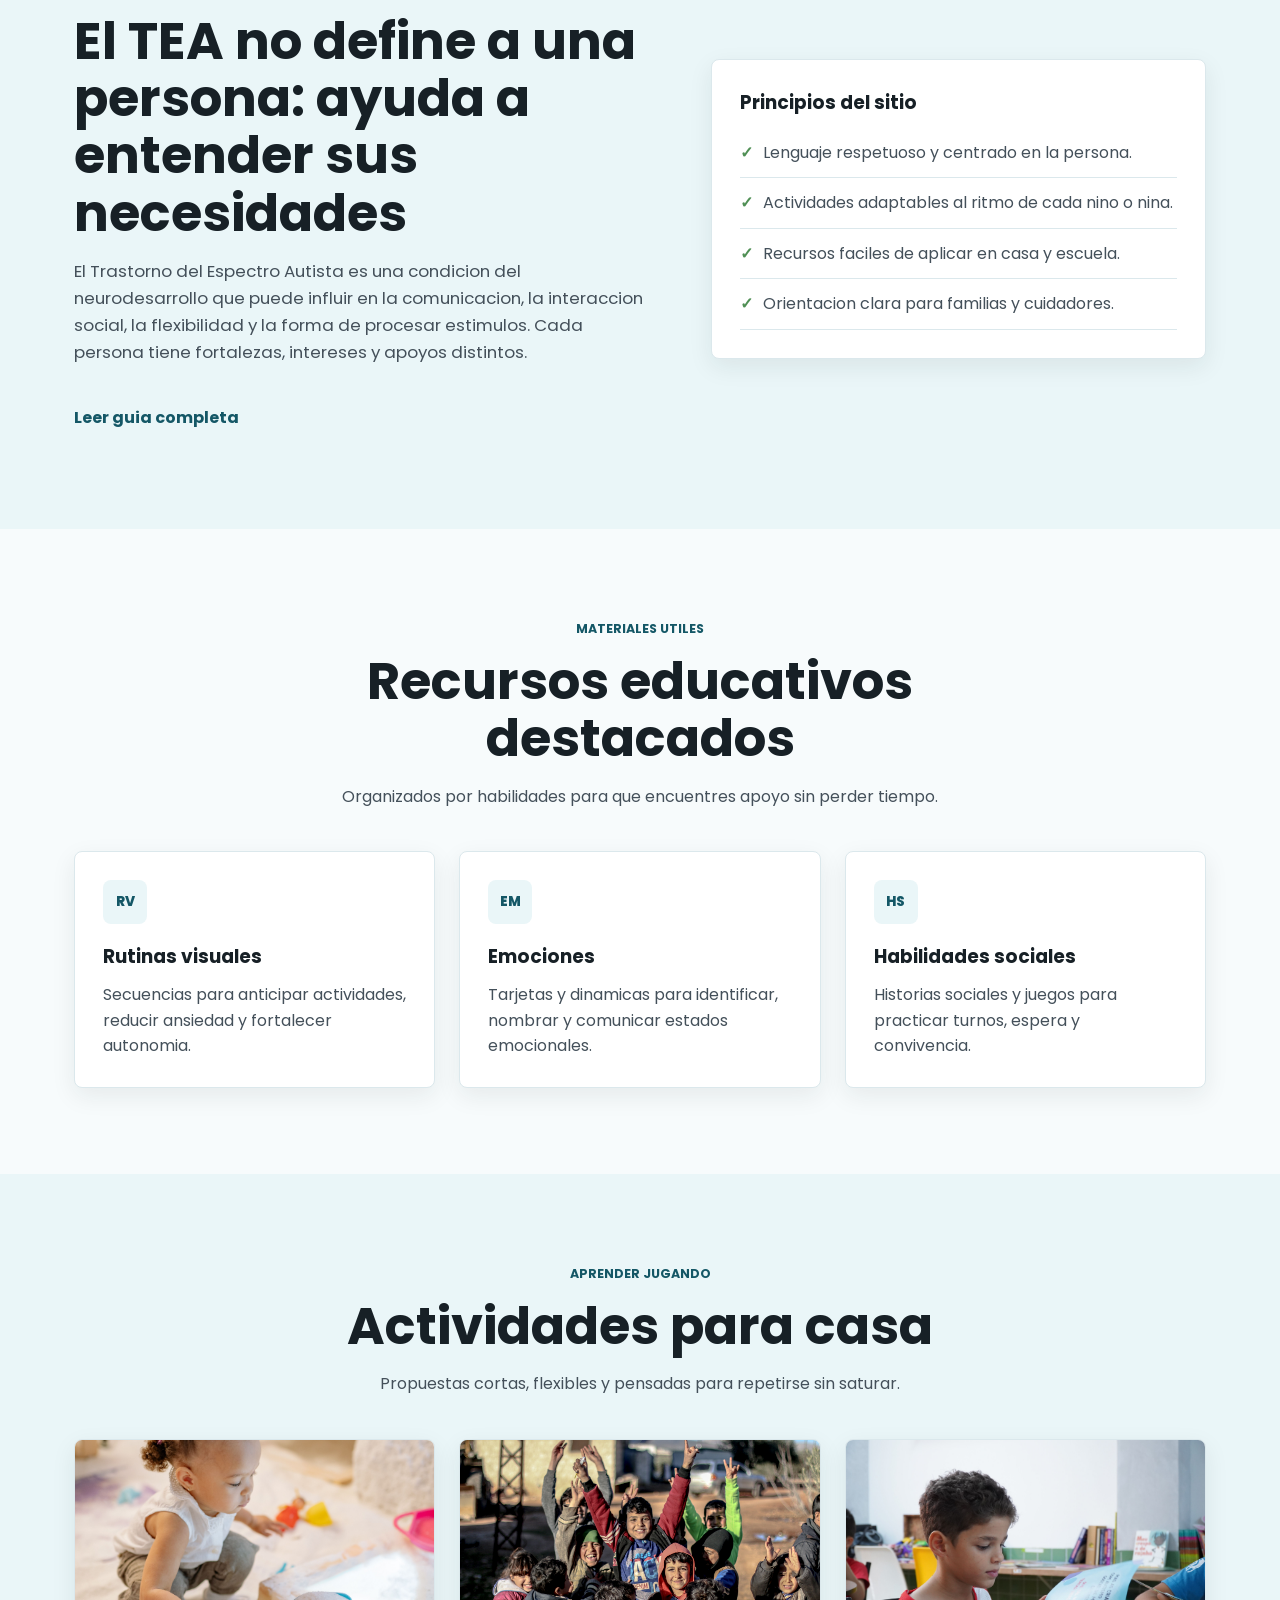
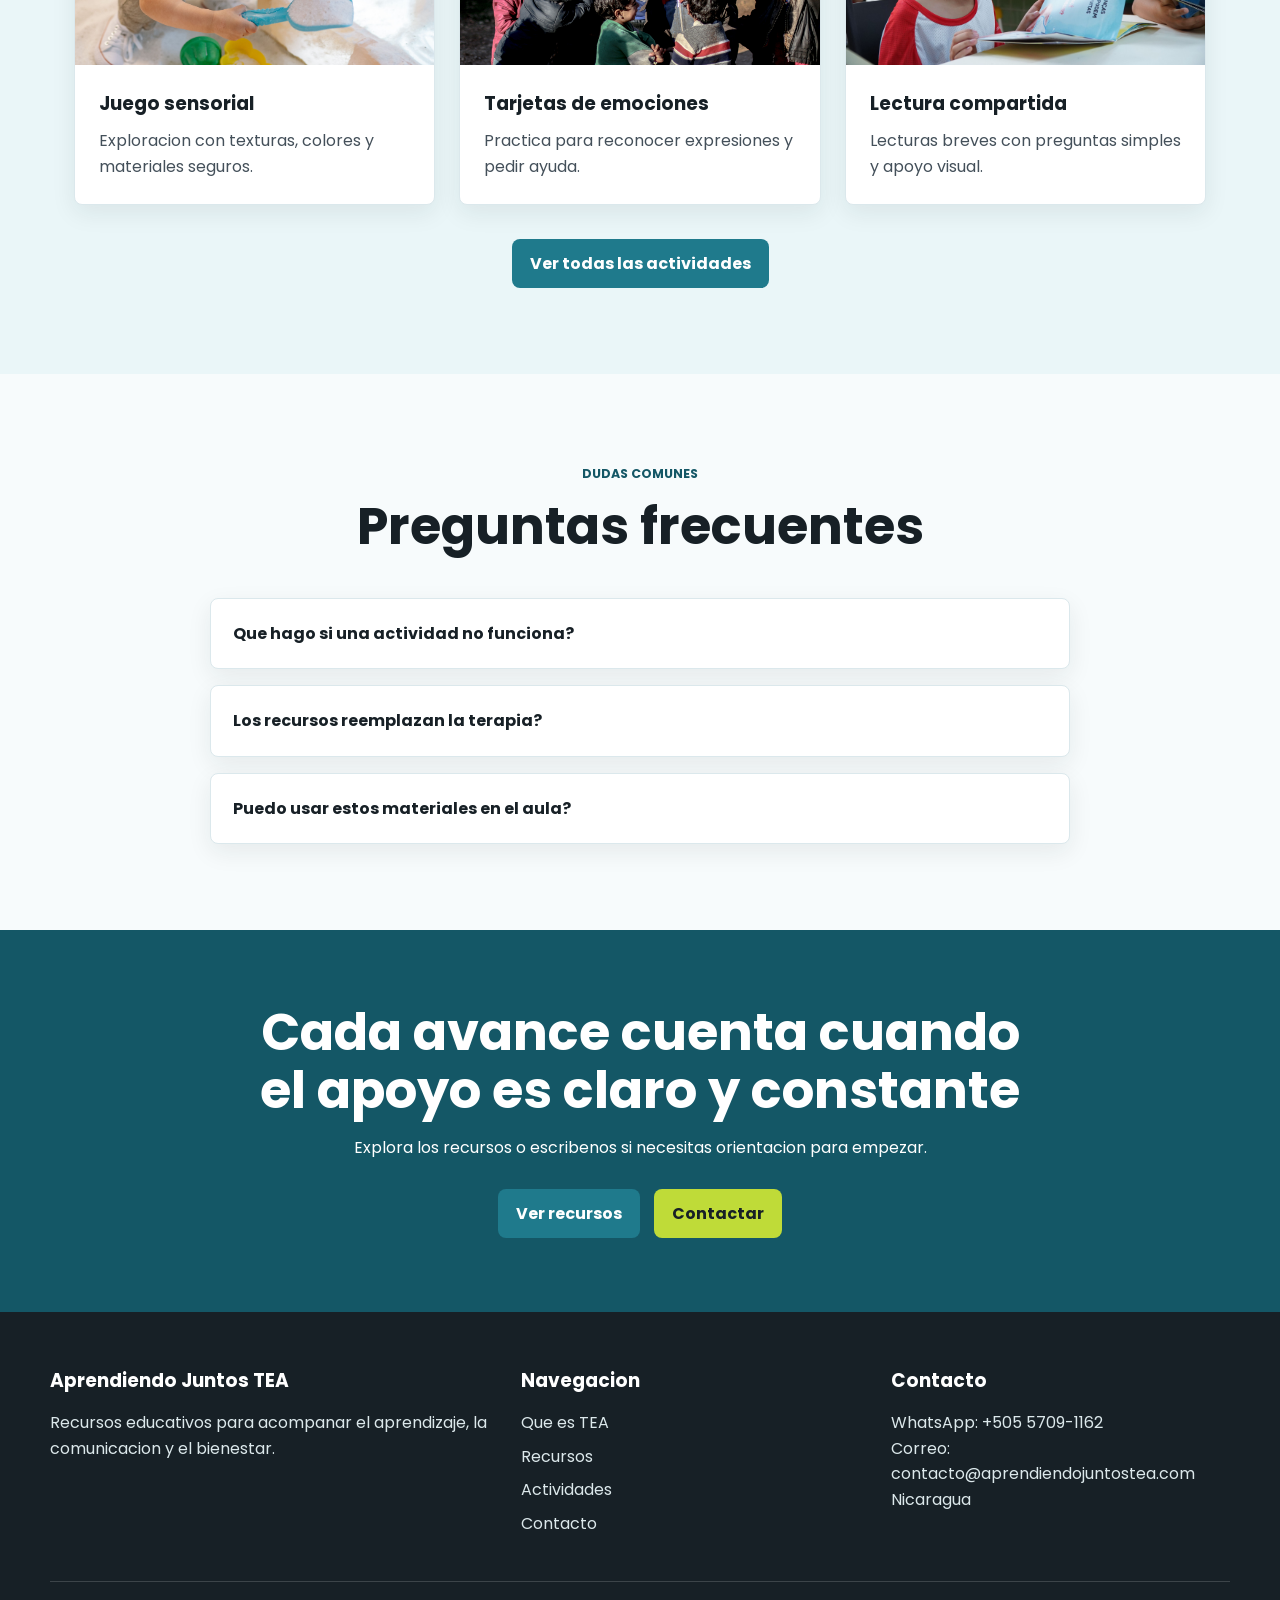
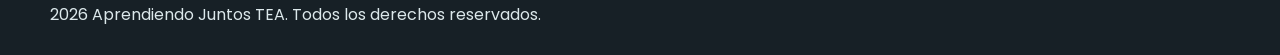
==== commit c81d80b8: "Mejorar sitio WEB TEA responsive e interactivo" ====
--- a/index.html
+++ b/index.html
@@ -1,618 +1,237 @@
 <!DOCTYPE html>
 <html lang="es">
 <head>
-
-<meta charset="UTF-8">
-<meta name="viewport" content="width=device-width, initial-scale=1.0">
-
-<title>Aprendiendo Juntos TEA</title>
-
-<link rel="preconnect" href="https://fonts.googleapis.com">
-<link rel="preconnect"
-href="https://fonts.gstatic.com"
-crossorigin>
-
-<link href="https://fonts.googleapis.com/css2?family=Poppins:wght@300;400;500;600;700&display=swap"
-rel="stylesheet">
-
-<link rel="stylesheet" href="css/variables.css">
-<link rel="stylesheet" href="css/style.css">
-<link rel="stylesheet" href="css/responsive.css">
-
-<meta
-name="description"
-content="Recursos educativos y actividades para padres y cuidadores de niños con Trastorno del Espectro Autista.">
-
-<meta
-name="keywords"
-content="autismo, TEA, educación especial, recursos educativos, actividades para niños con autismo">
-
-<meta
-name="author"
-content="Aprendiendo Juntos TEA">
-
-<meta property="og:title"
-content="Aprendiendo Juntos TEA">
-
-<meta property="og:description"
-content="Recursos y herramientas para familias de niños con TEA.">
-
-<meta property="og:image"
-content="images/logo/logo.png">
-
-<meta property="og:type"
-content="website">
-
+    <meta charset="UTF-8">
+    <meta name="viewport" content="width=device-width, initial-scale=1.0">
+    <title>Aprendiendo Juntos TEA | Recursos para familias</title>
+    <meta name="description" content="Recursos educativos, actividades y guias practicas para acompanar a ninos y ninas con Trastorno del Espectro Autista.">
+    <link rel="preconnect" href="https://fonts.googleapis.com">
+    <link rel="preconnect" href="https://fonts.gstatic.com" crossorigin>
+    <link href="https://fonts.googleapis.com/css2?family=Poppins:wght@300;400;500;600;700&display=swap" rel="stylesheet">
+    <link rel="icon" href="images/logo/favicon.ico">
+    <link rel="stylesheet" href="css/variables.css">
+    <link rel="stylesheet" href="css/style.css">
+    <link rel="stylesheet" href="css/responsive.css">
 </head>
-
 <body>
-<header>
-
-    <nav class="navbar">
-
-        <div class="logo">
-            🧩 Aprendiendo Juntos TEA
+    <!-- Encabezado principal: mantiene la navegacion visible y accesible. -->
+    <header class="site-header">
+        <nav class="navbar" aria-label="Navegacion principal">
+            <a class="logo" href="index.html" aria-label="Inicio Aprendiendo Juntos TEA">
+                <span class="logo-mark">AJ</span>
+                <span>Aprendiendo Juntos TEA</span>
+            </a>
+            <button class="menu-toggle" type="button" aria-label="Abrir menu" aria-expanded="false">
+                <span></span>
+                <span></span>
+                <span></span>
+            </button>
+            <ul class="nav-links">
+                <li><a class="active" href="index.html">Inicio</a></li>
+                <li><a href="pages/tea.html">Que es TEA</a></li>
+                <li><a href="pages/recursos.html">Recursos</a></li>
+                <li><a href="pages/actividades.html">Actividades</a></li>
+                <li><a href="pages/padres.html">Para familias</a></li>
+                <li><a href="pages/contacto.html">Contacto</a></li>
+            </ul>
+        </nav>
+    </header>
+
+    <main>
+        <!-- Hero: presenta el proposito de la web y guia hacia las acciones principales. -->
+        <section class="hero section-band">
+            <div class="hero-content hidden">
+                <span class="eyebrow">Recursos claros para acompanar mejor</span>
+                <h1>Herramientas practicas para familias que acompanan el TEA</h1>
+                <p>
+                    Encuentra guias, actividades, rutinas visuales y consejos pensados para apoyar la comunicacion,
+                    la autonomia y el bienestar de ninos y ninas dentro del espectro autista.
+                </p>
+                <div class="hero-buttons">
+                    <a class="btn-primary" href="pages/recursos.html">Explorar recursos</a>
+                    <a class="btn-secondary" href="pages/tea.html">Conocer sobre TEA</a>
+                </div>
+            </div>
+            <div class="hero-image hidden">
+                <img src="images/banners/Familia interactuando con ni&ntilde;o.png" alt="Familia acompanando a un nino durante una actividad educativa">
+            </div>
+        </section>
+
+        <!-- Accesos rapidos: reduce pasos para encontrar ayuda especifica. -->
+        <section class="quick-access section-wrap" aria-labelledby="quick-title">
+            <div class="section-title">
+                <span class="eyebrow">Empieza por aqui</span>
+                <h2 id="quick-title">Rutas de apoyo</h2>
+                <p>Selecciona el camino que mas se parece a lo que necesitas hoy.</p>
+            </div>
+            <div class="feature-grid">
+                <a class="feature-card hidden" href="pages/recursos.html">
+                    <span class="card-icon">CO</span>
+                    <h3>Comunicacion</h3>
+                    <p>Pictogramas, apoyos visuales y estrategias para expresar necesidades.</p>
+                </a>
+                <a class="feature-card hidden" href="pages/actividades.html">
+                    <span class="card-icon">AC</span>
+                    <h3>Actividades en casa</h3>
+                    <p>Ideas sencillas para estimular habilidades sensoriales, sociales y cognitivas.</p>
+                </a>
+                <a class="feature-card hidden" href="pages/padres.html">
+                    <span class="card-icon">FA</span>
+                    <h3>Guia familiar</h3>
+                    <p>Orientaciones para rutinas, anticipacion, crisis y acompanamiento respetuoso.</p>
+                </a>
+            </div>
+        </section>
+
+        <!-- Resumen TEA: explica con lenguaje cuidadoso y no alarmista. -->
+        <section class="split-section section-band soft" aria-labelledby="tea-title">
+            <div class="split-text hidden">
+                <span class="eyebrow">Comprender para acompanar</span>
+                <h2 id="tea-title">El TEA no define a una persona: ayuda a entender sus necesidades</h2>
+                <p>
+                    El Trastorno del Espectro Autista es una condicion del neurodesarrollo que puede influir en la
+                    comunicacion, la interaccion social, la flexibilidad y la forma de procesar estimulos. Cada persona
+                    tiene fortalezas, intereses y apoyos distintos.
+                </p>
+                <a class="text-link" href="pages/tea.html">Leer guia completa</a>
+            </div>
+            <div class="info-panel hidden">
+                <h3>Principios del sitio</h3>
+                <ul class="check-list">
+                    <li>Lenguaje respetuoso y centrado en la persona.</li>
+                    <li>Actividades adaptables al ritmo de cada nino o nina.</li>
+                    <li>Recursos faciles de aplicar en casa y escuela.</li>
+                    <li>Orientacion clara para familias y cuidadores.</li>
+                </ul>
+            </div>
+        </section>
+
+        <!-- Recursos destacados: muestra categorias concretas disponibles. -->
+        <section class="section-wrap" aria-labelledby="resources-title">
+            <div class="section-title">
+                <span class="eyebrow">Materiales utiles</span>
+                <h2 id="resources-title">Recursos educativos destacados</h2>
+                <p>Organizados por habilidades para que encuentres apoyo sin perder tiempo.</p>
+            </div>
+            <div class="resources-grid">
+                <article class="resource-card hidden">
+                    <span class="card-icon">RV</span>
+                    <h3>Rutinas visuales</h3>
+                    <p>Secuencias para anticipar actividades, reducir ansiedad y fortalecer autonomia.</p>
+                </article>
+                <article class="resource-card hidden">
+                    <span class="card-icon">EM</span>
+                    <h3>Emociones</h3>
+                    <p>Tarjetas y dinamicas para identificar, nombrar y comunicar estados emocionales.</p>
+                </article>
+                <article class="resource-card hidden">
+                    <span class="card-icon">HS</span>
+                    <h3>Habilidades sociales</h3>
+                    <p>Historias sociales y juegos para practicar turnos, espera y convivencia.</p>
+                </article>
+            </div>
+        </section>
+
+        <!-- Actividades visuales: aprovecha las imagenes existentes para orientar rapidamente. -->
+        <section class="section-wrap activities-preview soft" aria-labelledby="activities-title">
+            <div class="section-title">
+                <span class="eyebrow">Aprender jugando</span>
+                <h2 id="activities-title">Actividades para casa</h2>
+                <p>Propuestas cortas, flexibles y pensadas para repetirse sin saturar.</p>
+            </div>
+            <div class="activities-grid">
+                <article class="activity-card hidden">
+                    <img src="images/activities/Sensorial.jpg" alt="Materiales para juego sensorial">
+                    <div>
+                        <h3>Juego sensorial</h3>
+                        <p>Exploracion con texturas, colores y materiales seguros.</p>
+                    </div>
+                </article>
+                <article class="activity-card hidden">
+                    <img src="images/activities/Emociones.jpg" alt="Tarjetas para reconocer emociones">
+                    <div>
+                        <h3>Tarjetas de emociones</h3>
+                        <p>Practica para reconocer expresiones y pedir ayuda.</p>
+                    </div>
+                </article>
+                <article class="activity-card hidden">
+                    <img src="images/activities/Lectura.jpg" alt="Lectura compartida en familia">
+                    <div>
+                        <h3>Lectura compartida</h3>
+                        <p>Lecturas breves con preguntas simples y apoyo visual.</p>
+                    </div>
+                </article>
+            </div>
+            <div class="center-action">
+                <a class="btn-primary" href="pages/actividades.html">Ver todas las actividades</a>
+            </div>
+        </section>
+
+        <!-- Preguntas frecuentes: usa JavaScript para desplegar respuestas sin cambiar de pagina. -->
+        <section class="faq section-wrap" aria-labelledby="faq-title">
+            <div class="section-title">
+                <span class="eyebrow">Dudas comunes</span>
+                <h2 id="faq-title">Preguntas frecuentes</h2>
+            </div>
+            <div class="faq-container">
+                <article class="faq-item">
+                    <button class="faq-question" type="button" aria-expanded="false">Que hago si una actividad no funciona?</button>
+                    <div class="faq-answer">
+                        <p>Reduce pasos, cambia el material o prueba en otro momento. La meta es adaptar la actividad al nino o nina, no forzar el proceso.</p>
+                    </div>
+                </article>
+                <article class="faq-item">
+                    <button class="faq-question" type="button" aria-expanded="false">Los recursos reemplazan la terapia?</button>
+                    <div class="faq-answer">
+                        <p>No. Son apoyos educativos para casa y escuela. Ante dudas clinicas o conductuales, conviene consultar con profesionales especializados.</p>
+                    </div>
+                </article>
+                <article class="faq-item">
+                    <button class="faq-question" type="button" aria-expanded="false">Puedo usar estos materiales en el aula?</button>
+                    <div class="faq-answer">
+                        <p>Si. Estan pensados para familias, docentes y cuidadores que necesitan herramientas sencillas y adaptables.</p>
+                    </div>
+                </article>
+            </div>
+        </section>
+
+        <!-- Llamado final: dirige a contacto y refuerza el apoyo humano. -->
+        <section class="cta">
+            <h2>Cada avance cuenta cuando el apoyo es claro y constante</h2>
+            <p>Explora los recursos o escribenos si necesitas orientacion para empezar.</p>
+            <div class="hero-buttons compact">
+                <a class="btn-primary" href="pages/recursos.html">Ver recursos</a>
+                <a class="btn-secondary" href="pages/contacto.html">Contactar</a>
+            </div>
+        </section>
+    </main>
+
+    <!-- Pie de pagina: agrupa navegacion secundaria y datos de contacto. -->
+    <footer class="site-footer">
+        <div class="footer-container">
+            <div>
+                <h3>Aprendiendo Juntos TEA</h3>
+                <p>Recursos educativos para acompanar el aprendizaje, la comunicacion y el bienestar.</p>
+            </div>
+            <div>
+                <h3>Navegacion</h3>
+                <a href="pages/tea.html">Que es TEA</a>
+                <a href="pages/recursos.html">Recursos</a>
+                <a href="pages/actividades.html">Actividades</a>
+                <a href="pages/contacto.html">Contacto</a>
+            </div>
+            <div>
+                <h3>Contacto</h3>
+                <p>WhatsApp: +505 5709-1162</p>
+                <p>Correo: contacto@aprendiendojuntostea.com</p>
+                <p>Nicaragua</p>
+            </div>
         </div>
-
-        <ul class="nav-links">
-
-            <li><a href="#">Inicio</a></li>
-
-            <li><a href="#">¿Qué es TEA?</a></li>
-
-            <li><a href="#">Recursos</a></li>
-
-            <li><a href="#">Actividades</a></li>
-
-            <li><a href="#">Consejos</a></li>
-
-            <li><a href="#">Contacto</a></li>
-
-        </ul>
-
-    </nav>
-
-</header>
-
-
-<section class="hero">
-
-    <div class="hero-content">
-
-        <h1>
-            Aprendiendo Juntos TEA
-        </h1>
-
-        <p>
-
-            Recursos y herramientas para acompañar el desarrollo,
-            aprendizaje y bienestar de niños con Trastorno del Espectro Autista.
-
-        </p>
-
-        <div class="hero-buttons">
-
-            <a href="#" class="btn-primary">
-                Explorar Recursos
-            </a>
-
-            <a href="#" class="btn-secondary">
-                Conocer más
-            </a>
-
-        </div>
-
-    </div>
-
-    <div class="hero-image">
-
-        <img src="images/banners/Familia interactuando con niño.png"
-             alt="Familia interactuando con niño">
-
-    </div>
-
-</section>
-<section class="about">
-
-    <div class="about-container">
-
-        <div class="about-text">
-
-            <h2>¿Qué es el TEA?</h2>
-
-            <p>
-
-                El Trastorno del Espectro Autista (TEA) es una condición del neurodesarrollo
-                que influye en la comunicación, la interacción social y el comportamiento.
-                Cada niño es único y posee fortalezas, talentos y necesidades particulares.
-
-            </p>
-
-            <p>
-
-                Nuestro objetivo es brindar recursos y herramientas para acompañar a las
-                familias en este proceso de aprendizaje y crecimiento.
-
-            </p>
-
-        </div>
-
-        <div class="about-image">
-
-            <img src="images/resources/Niño con materiales educativos.png"
-                 alt="Niño con materiales educativos">
-
-        </div>
-
-    </div>
-
-</section>
-
-<section class="resources">
-
-    <div class="section-title">
-
-        <h2>Recursos Educativos</h2>
-
-        <p>
-            Herramientas y actividades para fortalecer el desarrollo y aprendizaje.
-        </p>
-
-    </div>
-
-    <div class="resources-grid">
-
-        <div class="resource-card">
-
-            <div class="icon">🗣</div>
-
-            <h3>Comunicación</h3>
-
-            <p>
-                Estrategias para fomentar el lenguaje y la interacción.
-            </p>
-
-        </div>
-
-        <div class="resource-card">
-
-            <div class="icon">📅</div>
-
-            <h3>Rutinas Visuales</h3>
-
-            <p>
-                Pictogramas y secuencias para desarrollar autonomía.
-            </p>
-
-        </div>
-
-        <div class="resource-card">
-
-            <div class="icon">🤝</div>
-
-            <h3>Habilidades Sociales</h3>
-
-            <p>
-                Actividades para fortalecer la convivencia y la empatía.
-            </p>
-
-        </div>
-
-        <div class="resource-card">
-
-            <div class="icon">🧠</div>
-
-            <h3>Regulación Emocional</h3>
-
-            <p>
-                Recursos para reconocer y expresar emociones.
-            </p>
-
-        </div>
-
-        <div class="resource-card">
-
-            <div class="icon">🎨</div>
-
-            <h3>Juegos Sensoriales</h3>
-
-            <p>
-                Experiencias que favorecen la exploración y concentración.
-            </p>
-
-        </div>
-
-        <div class="resource-card">
-
-            <div class="icon">📖</div>
-
-            <h3>Lenguaje y Lectura</h3>
-
-            <p>
-                Actividades para estimular la comprensión y comunicación.
-            </p>
-
-        </div>
-
-    </div>
-
-</section>
-
-<section class="activities">
-
-    <div class="section-title">
-
-        <h2>Actividades en Casa</h2>
-
-        <p>
-            Ideas y ejercicios para estimular habilidades y fortalecer el aprendizaje.
-        </p>
-
-    </div>
-
-    <div class="activities-grid">
-
-        <div class="activity-card">
-
-            <img src="images/activities/Sensorial.jpg" alt="Juego sensorial">
-
-            <h3>🧩 Juegos Sensoriales</h3>
-
-            <p>
-                Favorecen la exploración y la concentración mediante diferentes texturas y materiales.
-            </p>
-
-        </div>
-
-        <div class="activity-card">
-
-            <img src="images/activities/Lectura.jpg" alt="Lectura compartida">
-
-            <h3>📚 Lectura Compartida</h3>
-
-            <p>
-                Estimula el lenguaje, la imaginación y el vínculo familiar.
-            </p>
-
-        </div>
-
-        <div class="activity-card">
-
-            <img src="images/activities/Emociones.jpg" alt="Tarjetas de emociones">
-
-            <h3>😊 Tarjetas de Emociones</h3>
-
-            <p>
-                Ayudan a reconocer y expresar sentimientos de forma positiva.
-            </p>
-
-        </div>
-
-        <div class="activity-card">
-
-            <img src="images/activities/Musica.jpg" alt="Música y movimiento">
-
-            <h3>🎵 Música y Movimiento</h3>
-
-            <p>
-                Favorecen la coordinación, la atención y la expresión corporal.
-            </p>
-
-        </div>
-
-        <div class="activity-card">
-
-            <img src="images/activities/Motricidad.jpg" alt="Motricidad fina">
-
-            <h3>🖐 Motricidad Fina</h3>
-
-            <p>
-                Actividades para fortalecer la precisión y coordinación de las manos.
-            </p>
-
-        </div>
-
-        <div class="activity-card">
-
-            <img src="images/activities/Colores.jpg" alt="Clasificación por colores">
-
-            <h3>🌈 Clasificación por Colores</h3>
-
-            <p>
-                Juegos para desarrollar la atención y las habilidades cognitivas.
-            </p>
-
-        </div>
-
-    </div>
-
-</section>
-<section class="stats">
-
-    <div class="stats-container">
-
-        <div class="stat-card">
-
-            <h2>100+</h2>
-
-            <p>Recursos Educativos</p>
-
-        </div>
-
-        <div class="stat-card">
-
-            <h2>50+</h2>
-
-            <p>Actividades para el Hogar</p>
-
-        </div>
-
-        <div class="stat-card">
-
-            <h2>500+</h2>
-
-            <p>Familias Acompañadas</p>
-
-        </div>
-
-        <div class="stat-card">
-
-            <h2>20+</h2>
-
-            <p>Guías Descargables</p>
-
-        </div>
-
-    </div>
-
-</section>
-
-
-<section class="cta">
-
-    <h2>
-
-        Cada pequeño avance es un gran logro
-
-    </h2>
-
-    <p>
-
-        Descubre herramientas, actividades y recursos para fortalecer el aprendizaje y desarrollo de los niños con TEA.
-
-    </p>
-
-    <a href="#" class="btn-primary">
-
-        Explorar Recursos
-
-    </a>
-
-</section>
-<section class="testimonials">
-
-    <div class="section-title">
-
-        <h2>Testimonios</h2>
-
-        <p>
-            Historias y experiencias compartidas por familias.
-        </p>
-
-    </div>
-
-    <div class="testimonial-grid">
-
-        <div class="testimonial-card">
-
-            <img src="images/testimonials/madre1.jpg">
-
-            <h3>María López</h3>
-
-            <p>
-
-                "Las actividades y recursos nos han ayudado a fortalecer la comunicación con nuestro hijo."
-
-            </p>
-
-        </div>
-
-        <div class="testimonial-card">
-
-            <img src="images/testimonials/padre1.jpg">
-
-            <h3>Carlos Rodríguez</h3>
-
-            <p>
-
-                "Encontramos herramientas sencillas para trabajar en casa y crear rutinas."
-
-            </p>
-
-        </div>
-
-        <div class="testimonial-card">
-
-            <img src="images/testimonials/madre2.jpg">
-
-            <h3>Ana Martínez</h3>
-
-            <p>
-
-                "Cada pequeño avance es motivo de celebración y este espacio nos acompaña en el proceso."
-
-            </p>
-
-        </div>
-
-    </div>
-
-</section>
-<section class="faq">
-
-<div class="section-title">
-
-<h2>Preguntas Frecuentes</h2>
-
-</div>
-
-<div class="faq-container">
-
-<div class="faq-item">
-
-<button class="faq-question">
-
-¿Qué es el TEA?
-
-</button>
-
-<div class="faq-answer">
-
-<p>
-El Trastorno del Espectro Autista es una condición del neurodesarrollo que afecta principalmente la comunicación y la interacción social.
-</p>
-
-</div>
-
-</div>
-
-<div class="faq-item">
-
-<button class="faq-question">
-
-¿Cómo puedo ayudar a mi hijo desde casa?
-
-</button>
-
-<div class="faq-answer">
-
-<p>
-Mediante rutinas, juegos, lectura y actividades adaptadas a sus necesidades.
-</p>
-
-</div>
-
-</div>
-
-</div>
-
-</section>
-<a class="whatsapp"
-href="https://wa.me/50557091162">
-
-<i class="fa-brands fa-whatsapp whatsapp-icon"></i>
-
-</a>
-
-<section class="newsletter">
-
-<h2>
-
-Recibe nuevos recursos y actividades
-
-</h2>
-
-<p>
-
-Suscríbete para recibir contenido educativo y consejos.
-
-</p>
-
-<form>
-
-<input
-type="email"
-placeholder="Tu correo electrónico">
-
-<button>
-
-Suscribirme
-
-</button>
-
-</form>
-
-</section>
-
-<footer>
-
-<div class="footer-container">
-
-<div>
-
-<h3>🧩 Aprendiendo Juntos TEA</h3>
-
-<p>
-Acompañando a las familias en el desarrollo y aprendizaje de niños con TEA.
-</p>
-
-</div>
-
-<div>
-
-<h3>Enlaces</h3>
-
-<ul>
-
-<li><a href="#">Inicio</a></li>
-
-<li><a href="#">¿Qué es el TEA?</a></li>
-
-<li><a href="#">Recursos</a></li>
-
-<li><a href="#">Actividades</a></li>
-
-</ul>
-
-</div>
-
-<div>
-
-<h3>Contacto</h3>
-
-<p>📱 +505 5709-1162</p>
-
-<p>📧 contacto@aprendiendojuntostea.com</p>
-
-<p>📍 Nicaragua</p>
-
-</div>
-
-<div>
-
-<h3>Síguenos</h3>
-
-<a href="#">Facebook</a><br>
-<a href="#">Instagram</a><br>
-<a href="#">YouTube</a>
-
-</div>
-
-</div>
-
-<hr>
-
-<p class="copyright">
-
-© 2026 Aprendiendo Juntos TEA | Todos los derechos reservados
-
-</p>
-
-</footer>
-
-<button id="topBtn">
-
-↑
-
-</button>
-
-<div class="menu-toggle">
-
-☰
-
-</div>
-<link rel="icon"
-href="images/logo/favicon.ico">
-<img loading="lazy">
+        <p class="copyright">2026 Aprendiendo Juntos TEA. Todos los derechos reservados.</p>
+    </footer>
+
+    <a class="whatsapp" href="https://wa.me/50557091162" aria-label="Escribir por WhatsApp">WA</a>
+    <button id="topBtn" type="button" aria-label="Volver arriba">Arriba</button>
+    <script src="js/main.js"></script>
 </body>
-</html>+</html>
--- a/css/variables.css
+++ b/css/variables.css
@@ -1,25 +1,20 @@
-:root{
-    --primary:#219EBC;
-    --secondary:#8ECAE6;
-    --accent:#90BE6D;
-    --dark:#126782;
-    --background:#F8FCFF;
-    --white:#FFFFFF;
-    --text:#444444;
-
-    --radius:20px;
-    --shadow:0 5px 20px rgba(0,0,0,.1);
-
-    --transition:.3s ease;
+:root {
+    --primary: #1f7a8c;
+    --primary-dark: #145766;
+    --secondary: #bfdb38;
+    --accent: #f5a524;
+    --ink: #172026;
+    --text: #44505a;
+    --muted: #6b7a86;
+    --background: #f7fbfc;
+    --surface: #ffffff;
+    --soft: #eaf6f8;
+    --line: #dbe8ec;
+    --success: #4f8f54;
+    --danger: #c0524b;
+    --radius: 8px;
+    --shadow: 0 16px 40px rgba(23, 32, 38, 0.1);
+    --shadow-soft: 0 8px 24px rgba(23, 32, 38, 0.08);
+    --container: 1180px;
+    --transition: 0.25s ease;
 }
-.dark-mode{
-
---background:#0f172a;
-
---white:#1e293b;
-
---text:#f8fafc;
-
---dark:#ffffff;
-
-}
--- a/css/style.css
+++ b/css/style.css
@@ -1,683 +1,559 @@
-*{
-    margin:0;
-    padding:0;
-    box-sizing:border-box;
-}
-
-body{
-    font-family:'Poppins',sans-serif;
-    background:var(--background);
-    color:var(--text);
-}
-
-.navbar{
-
-    display:flex;
-    justify-content:space-between;
-    align-items:center;
-
-    padding:20px 8%;
-
-    background:var(--white);
-
-    position:sticky;
-    top:0;
-
-    z-index:1000;
-
-    box-shadow:var(--shadow);
-
-}
-
-.logo{
-
-    font-size:1.6rem;
-
-    font-weight:700;
-
-    color:var(--dark);
-
-}
-
-.nav-links{
-
-    display:flex;
-
-    gap:30px;
-
-    list-style:none;
-
-}
-
-.nav-links a{
-
-    text-decoration:none;
-
-    color:var(--text);
-
-    font-weight:500;
-
-    transition:var(--transition);
-
-}
-
-.nav-links a:hover{
-
-    color:var(--primary);
-
-}
-
-.hero{
-
-    min-height:90vh;
-
-    display:flex;
-
-    justify-content:space-between;
-
-    align-items:center;
-
-    padding:0 8%;
-
-}
-.hero-content{
-
-    max-width:500px;
-
-}
-.hero-content h1{
-
-    font-size:4rem;
-
-    color:var(--dark);
-
-    margin-bottom:20px;
-
-}
-.hero-content p{
-
-    font-size:1.1rem;
-
-    line-height:1.8;
-
-    margin-bottom:40px;
-
-}
-.btn-primary{
-
-    background:var(--primary);
-
-    color:white;
-
-    padding:15px 30px;
-
-    border-radius:50px;
-
-    text-decoration:none;
-
-    margin-right:20px;
-
-}
-.btn-secondary{
-
-    background:var(--accent);
-
-    color:white;
-
-    padding:15px 30px;
-
-    border-radius:50px;
-
-    text-decoration:none;
-
-}
-.hero-image img{
-
-    width:550px;
-
-}
-
-.about{
-
-    padding:120px 8%;
-
-}
-
-.about-container{
-
-    display:flex;
-
-    align-items:center;
-
-    gap:80px;
-
-}
-
-.about-text{
-
-    flex:1;
-
-}
-
-.about-text h2{
-
-    font-size:3rem;
-
-    color:var(--dark);
-
-    margin-bottom:30px;
-
-}
-
-.about-text p{
-
-    line-height:2;
-
-    margin-bottom:20px;
-
-}
-
-.about-image{
-
-    flex:1;
-
-}
-
-.about-image img{
-
-    width:100%;
-
-    border-radius:30px;
-
-    box-shadow:var(--shadow);
-
-}
-.resources{
-
-    padding:120px 8%;
-
-    background:var(--white);
-
-}
-
-.section-title{
-
-    text-align:center;
-
-    margin-bottom:70px;
-
-}
-
-.section-title h2{
-
-    font-size:3rem;
-
-    color:var(--dark);
-
-    margin-bottom:20px;
-
-}
-
-.section-title p{
-
-    color:var(--text);
-
-}
-
-.resources-grid{
-
-    display:grid;
-
-    grid-template-columns:repeat(auto-fit,minmax(320px,1fr));
-
-    gap:30px;
-
-}
-
-.resource-card{
-
-    background:var(--white);
-
-    padding:40px;
-
-    border-radius:30px;
-
-    box-shadow:var(--shadow);
-
-    transition:var(--transition);
-
-}
-
-.resource-card:hover{
-
-    transform:translateY(-12px);
-
-}
-
-.icon{
-
-    font-size:3rem;
-
-    margin-bottom:25px;
-
-}
-
-.resource-card h3{
-
-    color:var(--dark);
-
-    margin-bottom:20px;
-
-}
-
-.resource-card p{
-
-    line-height:1.8;
-
-}
-.activities{
-
-    padding:120px 8%;
-
-    background:#F3FBFE;
-
-}
-
-.activities-grid{
-
-    display:grid;
-
-    grid-template-columns:repeat(auto-fit,minmax(340px,1fr));
-
-    gap:35px;
-
-}
-
-.activity-card{
-
-    background:white;
-
-    border-radius:30px;
-
-    overflow:hidden;
-
-    box-shadow:var(--shadow);
-
-    transition:var(--transition);
-
-}
-
-.activity-card:hover{
-
-    transform:translateY(-15px);
-
-}
-
-.activity-card img{
-
-    width:100%;
-
-    height:250px;
-
-    object-fit:cover;
-
-}
-
-.activity-card h3{
-
-    padding:25px 30px 10px;
-
-    color:var(--dark);
-
-}
-
-.activity-card p{
-
-    padding:0 30px 30px;
-
-    line-height:1.8;
-
-}
-.stats{
-
-    padding:120px 8%;
-
-    background:linear-gradient(
-    135deg,
-    #219ebc,
-    #8ecae6
-    );
-
-}
-
-.stats-container{
-
-    display:grid;
-
-    grid-template-columns:repeat(auto-fit,minmax(220px,1fr));
-
-    gap:30px;
-
-}
-
-.stat-card{
-
-    background:white;
-
-    padding:50px;
-
-    border-radius:30px;
-
-    text-align:center;
-
-    box-shadow:var(--shadow);
-
-    transition:var(--transition);
-
-}
-
-.stat-card:hover{
-
-    transform:translateY(-15px);
-
-}
-
-.stat-card h2{
-
-    font-size:3rem;
-
-    color:var(--primary);
-
-    margin-bottom:20px;
-
-}
-
-.stat-card p{
-
-    color:var(--text);
-
-}
-.cta{
-
-    padding:120px 8%;
-
-    text-align:center;
-
-    background:var(--white);
-
-}
-
-.cta h2{
-
-    font-size:3rem;
-
-    color:var(--dark);
-
-    margin-bottom:30px;
-
-}
-
-.cta p{
-
-    max-width:800px;
-
-    margin:auto;
-
-    line-height:2;
-
-    margin-bottom:50px;
-
-}
-.testimonials{
-
-padding:120px 8%;
-
-background:#F3FBFE;
-
-}
-
-.testimonial-grid{
-
-display:grid;
-
-grid-template-columns:repeat(auto-fit,minmax(320px,1fr));
-
-gap:35px;
-
-}
-
-.testimonial-card{
-
-background:white;
-
-padding:40px;
-
-border-radius:30px;
-
-box-shadow:var(--shadow);
-
-text-align:center;
-
-}
-
-.testimonial-card img{
-
-width:120px;
-
-height:120px;
-
-border-radius:50%;
-
-object-fit:cover;
-
-margin-bottom:25px;
-
-}
-
-.testimonial-card p{
-
-line-height:1.8;
-
-margin-top:20px;
-
-}
-.faq{
-
-padding:120px 8%;
-
-}
-
-.faq-item{
-
-background:white;
-
-margin-bottom:20px;
-
-border-radius:20px;
-
-box-shadow:var(--shadow);
-
-overflow:hidden;
-
-}
-
-.faq-question{
-
-width:100%;
-
-padding:25px;
-
-border:none;
-
-background:white;
-
-font-size:1rem;
-
-font-weight:600;
-
-cursor:pointer;
-
-text-align:left;
-
-}
-
-.faq-answer{
-
-display:none;
-
-padding:0 25px 25px;
-
-line-height:1.8;
-
+/* Base general: normaliza espacios, tipografia y comportamiento de scroll. */
+* {
+    box-sizing: border-box;
+    margin: 0;
+    padding: 0;
+}
+
+html {
+    scroll-behavior: smooth;
+}
+
+body {
+    background: var(--background);
+    color: var(--text);
+    font-family: "Poppins", Arial, sans-serif;
+    line-height: 1.6;
+}
+
+img {
+    display: block;
+    max-width: 100%;
+}
+
+a {
+    color: inherit;
+}
+
+button,
+input,
+textarea,
+select {
+    font: inherit;
+}
+
+/* Encabezado y navegacion: se mantiene fijo para mejorar la maniobrabilidad. */
+.site-header {
+    background: rgba(255, 255, 255, 0.94);
+    border-bottom: 1px solid var(--line);
+    position: sticky;
+    top: 0;
+    z-index: 1000;
+}
+
+.navbar {
+    align-items: center;
+    display: flex;
+    justify-content: space-between;
+    margin: 0 auto;
+    max-width: var(--container);
+    min-height: 76px;
+    padding: 0 24px;
+}
+
+.logo {
+    align-items: center;
+    color: var(--ink);
+    display: inline-flex;
+    font-weight: 700;
+    gap: 12px;
+    text-decoration: none;
+}
+
+.logo-mark {
+    align-items: center;
+    background: var(--primary);
+    border-radius: var(--radius);
+    color: white;
+    display: inline-flex;
+    height: 40px;
+    justify-content: center;
+    width: 40px;
+}
+
+.nav-links {
+    align-items: center;
+    display: flex;
+    gap: 6px;
+    list-style: none;
+}
+
+.nav-links a {
+    border-radius: var(--radius);
+    color: var(--text);
+    display: inline-flex;
+    font-size: 0.95rem;
+    font-weight: 600;
+    padding: 10px 14px;
+    text-decoration: none;
+    transition: background var(--transition), color var(--transition);
+}
+
+.nav-links a:hover,
+.nav-links a.active {
+    background: var(--soft);
+    color: var(--primary-dark);
+}
+
+.menu-toggle {
+    background: var(--surface);
+    border: 1px solid var(--line);
+    border-radius: var(--radius);
+    cursor: pointer;
+    display: none;
+    height: 44px;
+    padding: 10px;
+    width: 44px;
+}
+
+.menu-toggle span {
+    background: var(--ink);
+    display: block;
+    height: 2px;
+    margin: 5px 0;
+    width: 100%;
+}
+
+/* Bloques reutilizables: controlan anchura, fondos y titulos de seccion. */
+.section-wrap,
+.section-band {
+    margin: 0 auto;
+    max-width: var(--container);
+    padding: 86px 24px;
+}
+
+.section-band {
+    align-items: center;
+    display: grid;
+    gap: 54px;
+    grid-template-columns: minmax(0, 1.05fr) minmax(320px, 0.95fr);
+}
+
+.soft {
+    background: var(--soft);
+    max-width: none;
+    padding-left: max(24px, calc((100vw - var(--container)) / 2 + 24px));
+    padding-right: max(24px, calc((100vw - var(--container)) / 2 + 24px));
+}
+
+.section-title {
+    margin: 0 auto 42px;
+    max-width: 760px;
+    text-align: center;
+}
+
+.section-title h2,
+.split-text h2,
+.cta h2,
+.page-hero h1 {
+    color: var(--ink);
+    font-size: clamp(2rem, 4vw, 3.25rem);
+    line-height: 1.12;
+    margin-bottom: 16px;
+}
+
+.eyebrow {
+    color: var(--primary-dark);
+    display: inline-block;
+    font-size: 0.78rem;
+    font-weight: 700;
+    letter-spacing: 0;
+    margin-bottom: 14px;
+    text-transform: uppercase;
+}
+
+.btn-primary,
+.btn-secondary,
+.text-link {
+    align-items: center;
+    border-radius: var(--radius);
+    display: inline-flex;
+    font-weight: 700;
+    justify-content: center;
+    min-height: 48px;
+    padding: 12px 18px;
+    text-decoration: none;
+    transition: transform var(--transition), background var(--transition);
+}
+
+.btn-primary {
+    background: var(--primary);
+    color: white;
+}
+
+.btn-secondary {
+    background: var(--secondary);
+    color: var(--ink);
+}
+
+.btn-primary:hover,
+.btn-secondary:hover {
+    transform: translateY(-2px);
+}
+
+.text-link {
+    color: var(--primary-dark);
+    padding-left: 0;
+}
+
+/* Hero: primer impacto visual con imagen real del proyecto. */
+.hero {
+    min-height: calc(100vh - 76px);
+}
+
+.hero-content h1 {
+    color: var(--ink);
+    font-size: clamp(2.35rem, 5vw, 4.5rem);
+    line-height: 1.05;
+    margin-bottom: 22px;
+}
+
+.hero-content p,
+.split-text p,
+.page-hero p {
+    color: var(--text);
+    font-size: 1.05rem;
+    margin-bottom: 28px;
+}
+
+.hero-buttons {
+    display: flex;
+    flex-wrap: wrap;
+    gap: 14px;
+}
+
+.hero-buttons.compact {
+    justify-content: center;
+}
+
+.hero-image img {
+    aspect-ratio: 4 / 3;
+    border-radius: var(--radius);
+    box-shadow: var(--shadow);
+    object-fit: cover;
+    width: 100%;
+}
+
+/* Tarjetas y rejillas: organizan recursos de forma escaneable. */
+.feature-grid,
+.resources-grid,
+.activities-grid,
+.contact-grid,
+.guide-grid,
+.steps-grid {
+    display: grid;
+    gap: 24px;
+    grid-template-columns: repeat(3, minmax(0, 1fr));
+}
+
+.feature-card,
+.resource-card,
+.activity-card,
+.contact-card,
+.guide-card,
+.step-card,
+.info-panel {
+    background: var(--surface);
+    border: 1px solid var(--line);
+    border-radius: var(--radius);
+    box-shadow: var(--shadow-soft);
+    padding: 28px;
+}
+
+.feature-card,
+.resource-card {
+    color: var(--text);
+    text-decoration: none;
+}
+
+.feature-card:hover,
+.resource-card:hover,
+.activity-card:hover {
+    transform: translateY(-4px);
+    transition: transform var(--transition);
+}
+
+.card-icon {
+    align-items: center;
+    background: var(--soft);
+    border-radius: var(--radius);
+    color: var(--primary-dark);
+    display: inline-flex;
+    font-size: 0.85rem;
+    font-weight: 800;
+    height: 44px;
+    justify-content: center;
+    margin-bottom: 18px;
+    width: 44px;
+}
+
+.feature-card h3,
+.resource-card h3,
+.activity-card h3,
+.contact-card h3,
+.guide-card h3,
+.step-card h3,
+.info-panel h3 {
+    color: var(--ink);
+    margin-bottom: 10px;
+}
+
+.activity-card {
+    overflow: hidden;
+    padding: 0;
+}
+
+.activity-card img {
+    aspect-ratio: 16 / 10;
+    height: auto;
+    object-fit: cover;
+    width: 100%;
+}
+
+.activity-card div {
+    padding: 24px;
+}
+
+.center-action {
+    margin-top: 34px;
+    text-align: center;
+}
+
+/* Secciones informativas: listas, paneles y pasos de orientacion. */
+.split-section {
+    grid-template-columns: minmax(0, 1fr) minmax(320px, 0.85fr);
+}
+
+.check-list,
+.plain-list {
+    list-style: none;
+}
+
+.check-list li,
+.plain-list li {
+    border-bottom: 1px solid var(--line);
+    padding: 12px 0;
+}
+
+.check-list li::before {
+    color: var(--success);
+    content: "\2713";
+    font-weight: 800;
+    margin-right: 10px;
+}
+
+.page-hero {
+    background: var(--soft);
+    margin: 0 auto;
+    max-width: none;
+    padding: 86px 24px;
+    text-align: center;
+}
+
+.page-hero p {
+    margin-left: auto;
+    margin-right: auto;
+    max-width: 820px;
+}
+
+.filter-bar {
+    display: flex;
+    flex-wrap: wrap;
+    gap: 10px;
+    justify-content: center;
+    margin-bottom: 34px;
+}
+
+.filter-button {
+    background: var(--surface);
+    border: 1px solid var(--line);
+    border-radius: var(--radius);
+    color: var(--text);
+    cursor: pointer;
+    font-weight: 700;
+    min-height: 42px;
+    padding: 10px 14px;
+}
+
+.filter-button.active,
+.filter-button:hover {
+    background: var(--primary);
+    color: white;
+}
+
+/* FAQ: respuestas colapsables para mantener la pagina limpia. */
+.faq-container {
+    display: grid;
+    gap: 16px;
+    margin: 0 auto;
+    max-width: 860px;
+}
+
+.faq-item {
+    background: var(--surface);
+    border: 1px solid var(--line);
+    border-radius: var(--radius);
+    box-shadow: var(--shadow-soft);
+    overflow: hidden;
+}
+
+.faq-question {
+    background: transparent;
+    border: 0;
+    color: var(--ink);
+    cursor: pointer;
+    font-weight: 700;
+    padding: 22px;
+    text-align: left;
+    width: 100%;
+}
+
+.faq-answer {
+    display: none;
+    padding: 0 22px 22px;
+}
+
+.faq-item.open .faq-answer {
+    display: block;
+}
+
+/* Formularios y contacto: entradas amplias y legibles. */
+.contact-form {
+    background: var(--surface);
+    border: 1px solid var(--line);
+    border-radius: var(--radius);
+    box-shadow: var(--shadow-soft);
+    display: grid;
+    gap: 18px;
+    margin: 0 auto;
+    max-width: 780px;
+    padding: 30px;
+}
+
+.contact-form input,
+.contact-form textarea,
+.newsletter-form input {
+    border: 1px solid var(--line);
+    border-radius: var(--radius);
+    padding: 14px 16px;
+    width: 100%;
+}
+
+.contact-form textarea {
+    min-height: 150px;
+    resize: vertical;
+}
+
+/* CTA y pie de pagina: cierre con accion clara y navegacion secundaria. */
+.cta {
+    background: var(--primary-dark);
+    color: white;
+    padding: 74px 24px;
+    text-align: center;
+}
+
+.cta h2,
+.cta p {
+    color: white;
+    margin-left: auto;
+    margin-right: auto;
+    max-width: 780px;
+}
+
+.cta p {
+    margin-bottom: 28px;
+}
+
+.site-footer {
+    background: var(--ink);
+    color: #dce8eb;
+    padding: 54px 24px 28px;
+}
+
+.footer-container {
+    display: grid;
+    gap: 30px;
+    grid-template-columns: 1.3fr 1fr 1fr;
+    margin: 0 auto;
+    max-width: var(--container);
+}
+
+.site-footer h3 {
+    color: white;
+    margin-bottom: 14px;
+}
+
+.site-footer a {
+    color: #dce8eb;
+    display: block;
+    margin: 8px 0;
+    text-decoration: none;
+}
+
+.copyright {
+    border-top: 1px solid rgba(255, 255, 255, 0.16);
+    margin: 36px auto 0;
+    max-width: var(--container);
+    padding-top: 20px;
+}
+
+/* Controles flotantes: acceso rapido a WhatsApp y regreso al inicio. */
+.whatsapp,
+#topBtn {
+    border: 0;
+    border-radius: var(--radius);
+    box-shadow: var(--shadow);
+    font-size: 0.78rem;
+    font-weight: 800;
+    position: fixed;
+    z-index: 900;
 }
 
 .whatsapp {
-  position:fixed;
-  width:60px;
-  height:60px;
-  bottom:40px;
-  right:40px;
-  background-color:#25d366;
-  color:#FFF;
-  border-radius:50px;
-  text-align:center;
-  font-size:30px;
-  z-index:100;
-}
-.whatsapp-icon {
-  margin-top:13px;
-}
-
-footer{
-
-background:#126782;
-
-color:white;
-
-padding:100px 8% 40px;
-
-}
-
-.footer-container{
-
-display:grid;
-
-grid-template-columns:repeat(auto-fit,minmax(250px,1fr));
-
-gap:50px;
-
-}
-
-footer h3{
-
-margin-bottom:25px;
-
-}
-
-footer ul{
-
-list-style:none;
-
-}
-
-footer li{
-
-margin-bottom:15px;
-
-}
-
-footer a{
-
-color:white;
-
-text-decoration:none;
-
-}
-
-.copyright{
-
-text-align:center;
-
-margin-top:40px;
-
-}
-
-.newsletter{
-
-padding:120px 8%;
-
-text-align:center;
-
-background:#8ecae6;
-
-}
-
-.newsletter form{
-
-margin-top:40px;
-
-}
-
-.newsletter input{
-
-padding:18px;
-
-width:350px;
-
-border:none;
-
-border-radius:50px;
-
-}
-
-.newsletter button{
-
-padding:18px 35px;
-
-border:none;
-
-background:#90be6d;
-
-color:white;
-
-border-radius:50px;
-
-cursor:pointer;
-
-}
-#topBtn{
-
-position:fixed;
-
-bottom:120px;
-
-right:30px;
-
-width:60px;
-
-height:60px;
-
-border:none;
-
-border-radius:50%;
-
-background:#126782;
-
-color:white;
-
-font-size:25px;
-
-cursor:pointer;
-
-display:none;
-
-}
-.menu-toggle{
-
-display:none;
-
-font-size:2rem;
-
-cursor:pointer;
-
-}
+    align-items: center;
+    background: #25d366;
+    bottom: 22px;
+    color: white;
+    display: inline-flex;
+    height: 52px;
+    justify-content: center;
+    right: 22px;
+    text-decoration: none;
+    width: 52px;
+}
+
+#topBtn {
+    background: var(--ink);
+    bottom: 84px;
+    color: white;
+    cursor: pointer;
+    display: none;
+    min-height: 42px;
+    padding: 10px 12px;
+    right: 22px;
+}
+
+/* Animaciones suaves: se activan al entrar en pantalla. */
+.hidden {
+    opacity: 0;
+    transform: translateY(24px);
+}
+
+.show {
+    opacity: 1;
+    transform: translateY(0);
+    transition: opacity 0.65s ease, transform 0.65s ease;
+}
+
+@media (prefers-reduced-motion: reduce) {
+    html {
+        scroll-behavior: auto;
+    }
+
+    .hidden,
+    .show {
+        opacity: 1;
+        transform: none;
+        transition: none;
+    }
+}
--- a/css/responsive.css
+++ b/css/responsive.css
@@ -0,0 +1,113 @@
+/* Adaptacion para tabletas: reduce columnas y mantiene lectura comoda. */
+@media (max-width: 980px) {
+    .menu-toggle {
+        display: block;
+    }
+
+    .nav-links {
+        background: var(--surface);
+        border: 1px solid var(--line);
+        border-radius: var(--radius);
+        box-shadow: var(--shadow);
+        display: none;
+        flex-direction: column;
+        left: 24px;
+        padding: 14px;
+        position: absolute;
+        right: 24px;
+        top: 82px;
+    }
+
+    .nav-links.active {
+        display: flex;
+    }
+
+    .nav-links a {
+        width: 100%;
+    }
+
+    .section-band,
+    .split-section {
+        grid-template-columns: 1fr;
+    }
+
+    .hero {
+        min-height: auto;
+        padding-top: 58px;
+    }
+
+    .feature-grid,
+    .resources-grid,
+    .activities-grid,
+    .contact-grid,
+    .guide-grid,
+    .steps-grid,
+    .footer-container {
+        grid-template-columns: repeat(2, minmax(0, 1fr));
+    }
+}
+
+/* Adaptacion movil: una columna, botones fluidos y espacios mas compactos. */
+@media (max-width: 640px) {
+    .navbar {
+        min-height: 70px;
+        padding: 0 16px;
+    }
+
+    .logo span:last-child {
+        max-width: 190px;
+    }
+
+    .section-wrap,
+    .section-band,
+    .page-hero {
+        padding: 58px 16px;
+    }
+
+    .soft {
+        padding-left: 16px;
+        padding-right: 16px;
+    }
+
+    .feature-grid,
+    .resources-grid,
+    .activities-grid,
+    .contact-grid,
+    .guide-grid,
+    .steps-grid,
+    .footer-container {
+        grid-template-columns: 1fr;
+    }
+
+    .hero-buttons,
+    .filter-bar {
+        align-items: stretch;
+        flex-direction: column;
+    }
+
+    .btn-primary,
+    .btn-secondary,
+    .filter-button {
+        width: 100%;
+    }
+
+    .contact-form,
+    .feature-card,
+    .resource-card,
+    .contact-card,
+    .guide-card,
+    .step-card,
+    .info-panel {
+        padding: 22px;
+    }
+
+    .whatsapp {
+        bottom: 16px;
+        right: 16px;
+    }
+
+    #topBtn {
+        bottom: 76px;
+        right: 16px;
+    }
+}
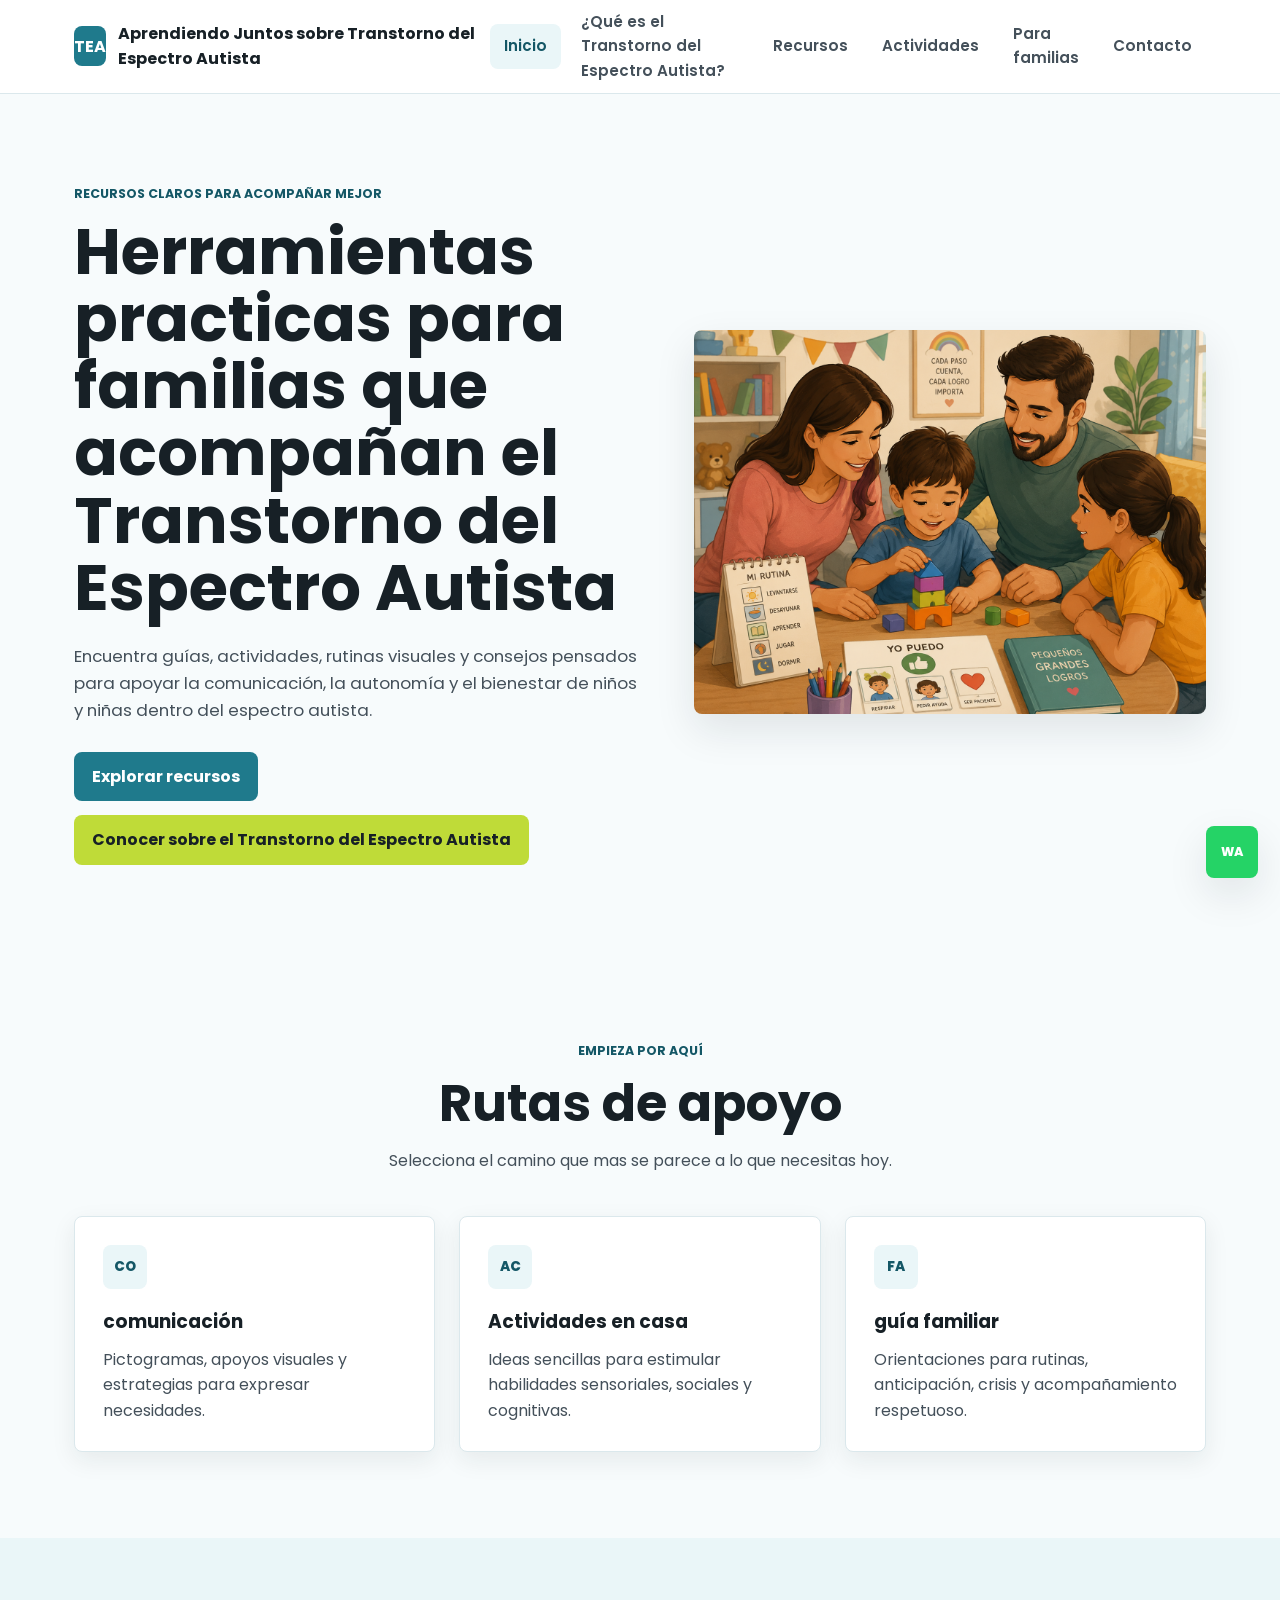
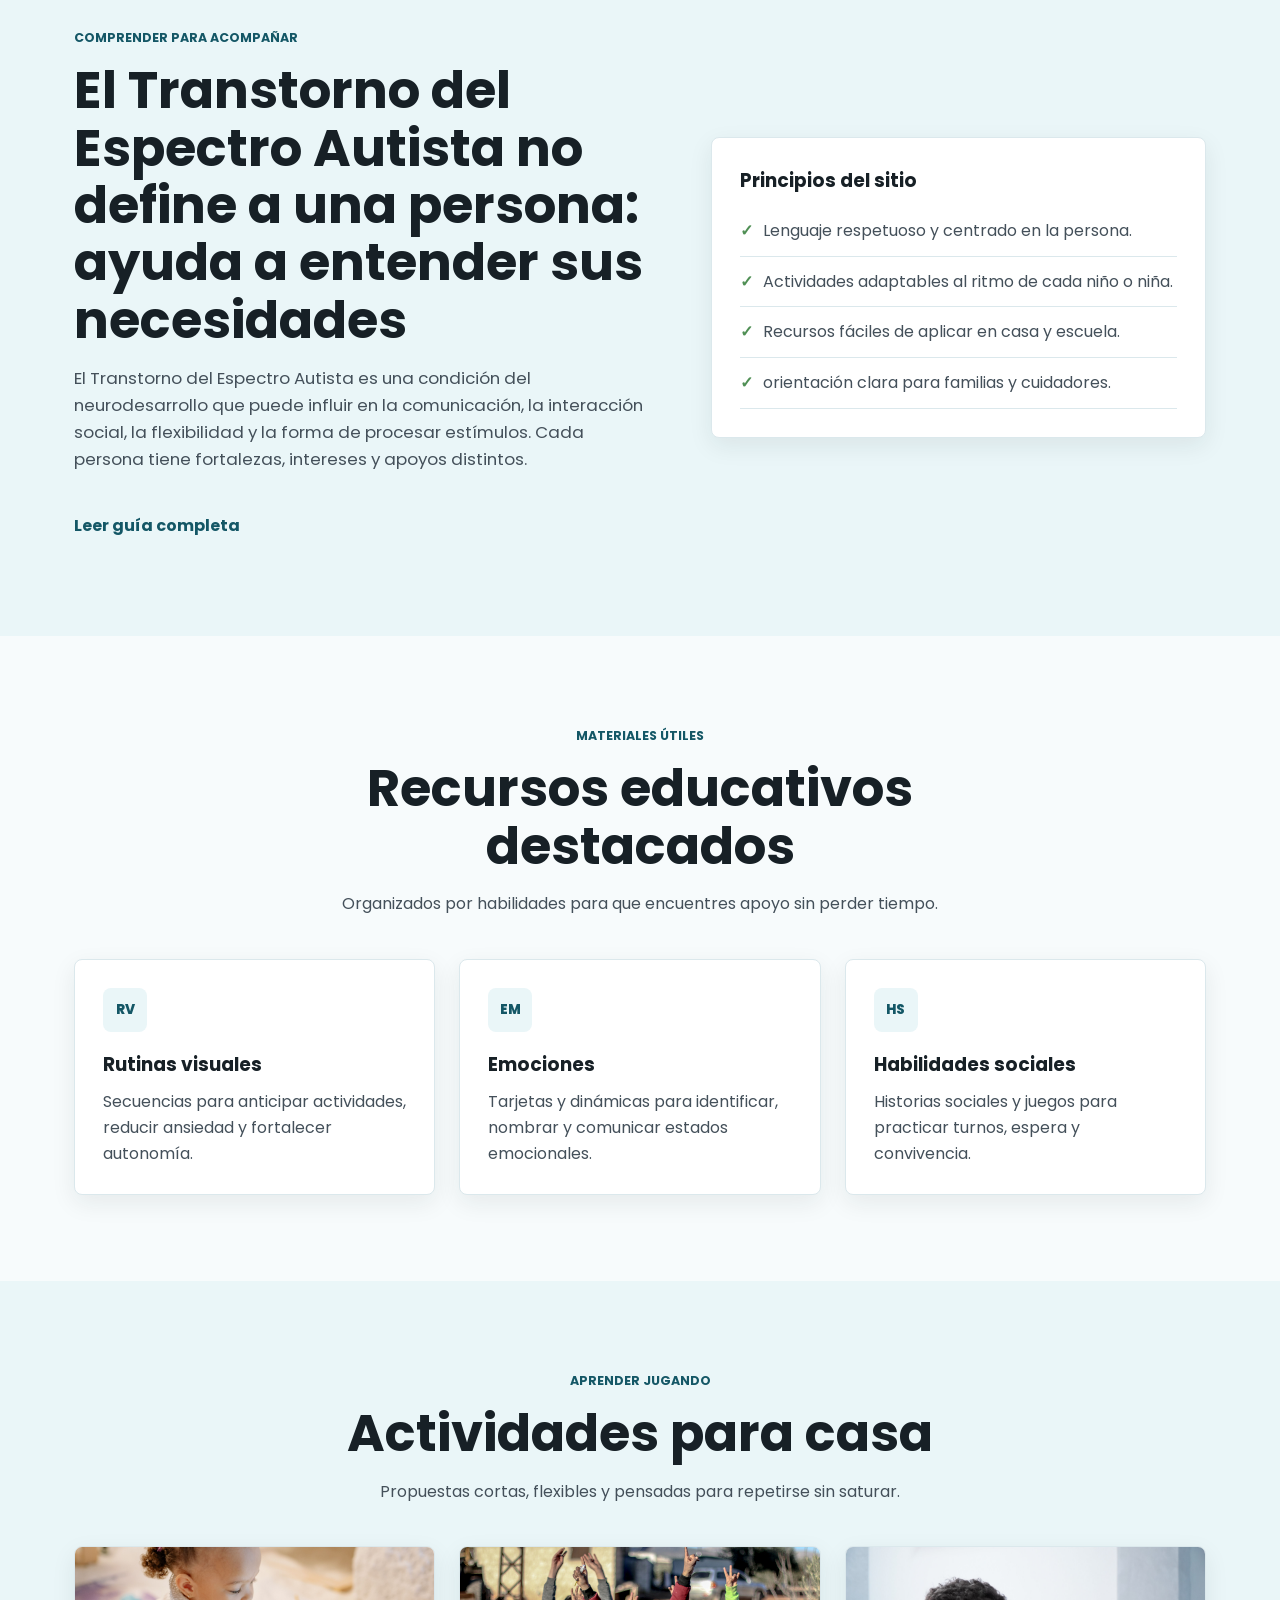
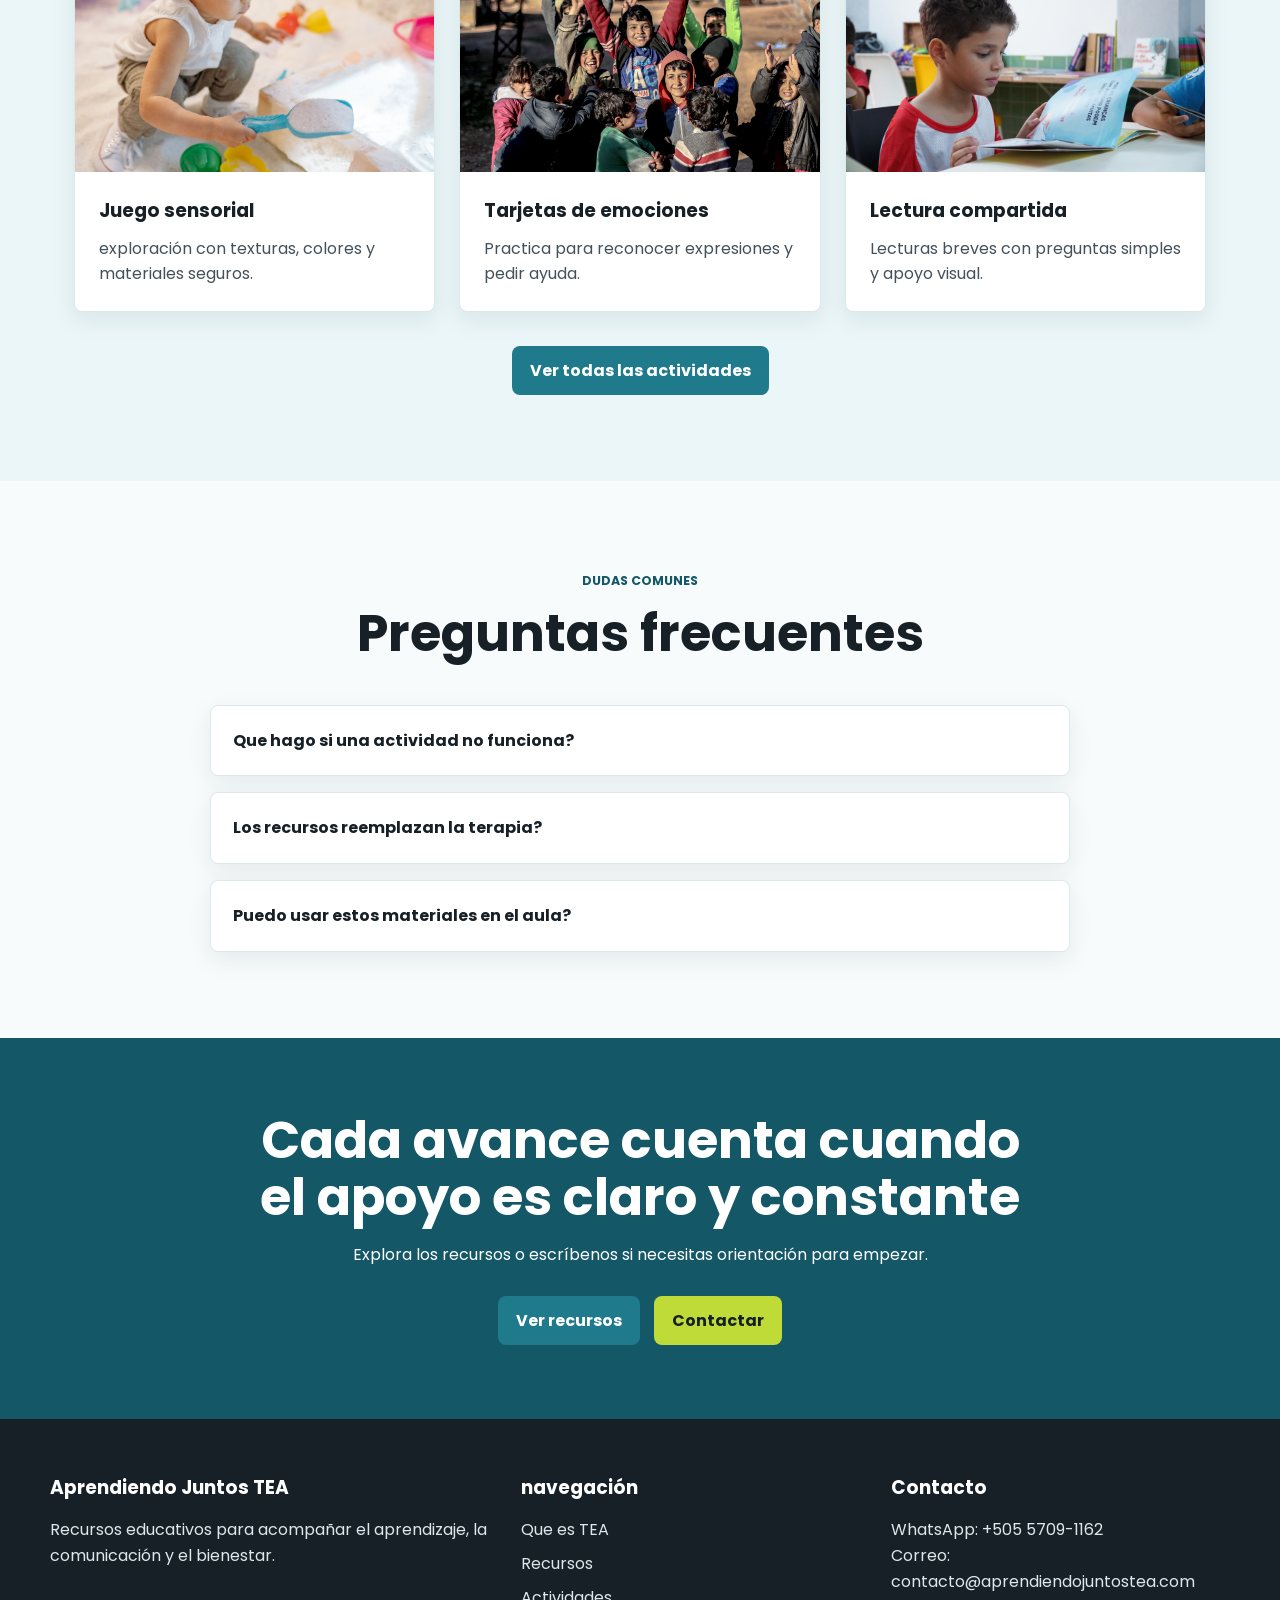
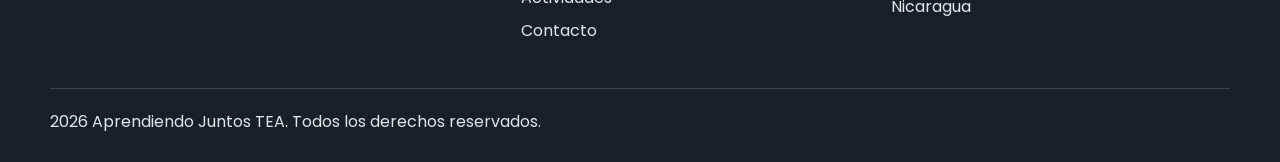
==== commit a631cb57: "Mejoras en la ortografía" ====
--- a/index.html
+++ b/index.html
@@ -3,8 +3,8 @@
 <head>
     <meta charset="UTF-8">
     <meta name="viewport" content="width=device-width, initial-scale=1.0">
-    <title>Aprendiendo Juntos TEA | Recursos para familias</title>
-    <meta name="description" content="Recursos educativos, actividades y guias practicas para acompanar a ninos y ninas con Trastorno del Espectro Autista.">
+    <title>Aprendiendo Juntos sobre Transtorno del Espectro Autista | Recursos para familias</title>
+    <meta name="description" content="Recursos educativos, actividades y guías practicas para acompañar a niños y niñas con Trastorno del Espectro Autista.">
     <link rel="preconnect" href="https://fonts.googleapis.com">
     <link rel="preconnect" href="https://fonts.gstatic.com" crossorigin>
     <link href="https://fonts.googleapis.com/css2?family=Poppins:wght@300;400;500;600;700&display=swap" rel="stylesheet">
@@ -14,12 +14,12 @@
     <link rel="stylesheet" href="css/responsive.css">
 </head>
 <body>
-    <!-- Encabezado principal: mantiene la navegacion visible y accesible. -->
+    <!-- Encabezado principal: mantiene la navegación visible y accesible. -->
     <header class="site-header">
-        <nav class="navbar" aria-label="Navegacion principal">
-            <a class="logo" href="index.html" aria-label="Inicio Aprendiendo Juntos TEA">
-                <span class="logo-mark">AJ</span>
-                <span>Aprendiendo Juntos TEA</span>
+        <nav class="navbar" aria-label="navegación principal">
+            <a class="logo" href="index.html" aria-label="Inicio Aprendiendo Juntos sobre Transtorno del Espectro Autista">
+                <span class="logo-mark">TEA</span>
+                <span>Aprendiendo Juntos sobre Transtorno del Espectro Autista</span>
             </a>
             <button class="menu-toggle" type="button" aria-label="Abrir menu" aria-expanded="false">
                 <span></span>
@@ -28,7 +28,7 @@
             </button>
             <ul class="nav-links">
                 <li><a class="active" href="index.html">Inicio</a></li>
-                <li><a href="pages/tea.html">Que es TEA</a></li>
+                <li><a href="pages/tea.html">¿Qué es el Transtorno del Espectro Autista?</a></li>
                 <li><a href="pages/recursos.html">Recursos</a></li>
                 <li><a href="pages/actividades.html">Actividades</a></li>
                 <li><a href="pages/padres.html">Para familias</a></li>
@@ -38,36 +38,36 @@
     </header>
 
     <main>
-        <!-- Hero: presenta el proposito de la web y guia hacia las acciones principales. -->
+        <!-- Hero: presenta el propósito de la web y guía hacia las acciones principales. -->
         <section class="hero section-band">
             <div class="hero-content hidden">
-                <span class="eyebrow">Recursos claros para acompanar mejor</span>
-                <h1>Herramientas practicas para familias que acompanan el TEA</h1>
+                <span class="eyebrow">Recursos claros para acompañar mejor</span>
+                <h1>Herramientas practicas para familias que acompañan el Transtorno del Espectro Autista</h1>
                 <p>
-                    Encuentra guias, actividades, rutinas visuales y consejos pensados para apoyar la comunicacion,
-                    la autonomia y el bienestar de ninos y ninas dentro del espectro autista.
+                    Encuentra guías, actividades, rutinas visuales y consejos pensados para apoyar la comunicación,
+                    la autonomía y el bienestar de niños y niñas dentro del espectro autista.
                 </p>
                 <div class="hero-buttons">
                     <a class="btn-primary" href="pages/recursos.html">Explorar recursos</a>
-                    <a class="btn-secondary" href="pages/tea.html">Conocer sobre TEA</a>
+                    <a class="btn-secondary" href="pages/tea.html">Conocer sobre el Transtorno del Espectro Autista</a>
                 </div>
             </div>
             <div class="hero-image hidden">
-                <img src="images/banners/Familia interactuando con ni&ntilde;o.png" alt="Familia acompanando a un nino durante una actividad educativa">
-            </div>
-        </section>
-
-        <!-- Accesos rapidos: reduce pasos para encontrar ayuda especifica. -->
+                <img src="images/banners/Familia interactuando con ni&ntilde;o.png" alt="Familia acompañando a un niño durante una actividad educativa">
+            </div>
+        </section>
+
+        <!-- Accesos rápidos: reduce pasos para encontrar ayuda especifica. -->
         <section class="quick-access section-wrap" aria-labelledby="quick-title">
             <div class="section-title">
-                <span class="eyebrow">Empieza por aqui</span>
+                <span class="eyebrow">Empieza por aquí</span>
                 <h2 id="quick-title">Rutas de apoyo</h2>
                 <p>Selecciona el camino que mas se parece a lo que necesitas hoy.</p>
             </div>
             <div class="feature-grid">
                 <a class="feature-card hidden" href="pages/recursos.html">
                     <span class="card-icon">CO</span>
-                    <h3>Comunicacion</h3>
+                    <h3>comunicación</h3>
                     <p>Pictogramas, apoyos visuales y estrategias para expresar necesidades.</p>
                 </a>
                 <a class="feature-card hidden" href="pages/actividades.html">
@@ -77,8 +77,8 @@
                 </a>
                 <a class="feature-card hidden" href="pages/padres.html">
                     <span class="card-icon">FA</span>
-                    <h3>Guia familiar</h3>
-                    <p>Orientaciones para rutinas, anticipacion, crisis y acompanamiento respetuoso.</p>
+                    <h3>guía familiar</h3>
+                    <p>Orientaciones para rutinas, anticipación, crisis y acompañamiento respetuoso.</p>
                 </a>
             </div>
         </section>
@@ -86,30 +86,30 @@
         <!-- Resumen TEA: explica con lenguaje cuidadoso y no alarmista. -->
         <section class="split-section section-band soft" aria-labelledby="tea-title">
             <div class="split-text hidden">
-                <span class="eyebrow">Comprender para acompanar</span>
-                <h2 id="tea-title">El TEA no define a una persona: ayuda a entender sus necesidades</h2>
+                <span class="eyebrow">Comprender para acompañar</span>
+                <h2 id="tea-title">El Transtorno del Espectro Autista no define a una persona: ayuda a entender sus necesidades</h2>
                 <p>
-                    El Trastorno del Espectro Autista es una condicion del neurodesarrollo que puede influir en la
-                    comunicacion, la interaccion social, la flexibilidad y la forma de procesar estimulos. Cada persona
+                    El Transtorno del Espectro Autista es una condición del neurodesarrollo que puede influir en la
+                    comunicación, la interacción social, la flexibilidad y la forma de procesar estímulos. Cada persona
                     tiene fortalezas, intereses y apoyos distintos.
                 </p>
-                <a class="text-link" href="pages/tea.html">Leer guia completa</a>
+                <a class="text-link" href="pages/tea.html">Leer guía completa</a>
             </div>
             <div class="info-panel hidden">
                 <h3>Principios del sitio</h3>
                 <ul class="check-list">
                     <li>Lenguaje respetuoso y centrado en la persona.</li>
-                    <li>Actividades adaptables al ritmo de cada nino o nina.</li>
-                    <li>Recursos faciles de aplicar en casa y escuela.</li>
-                    <li>Orientacion clara para familias y cuidadores.</li>
+                    <li>Actividades adaptables al ritmo de cada niño o niña.</li>
+                    <li>Recursos fáciles de aplicar en casa y escuela.</li>
+                    <li>orientación clara para familias y cuidadores.</li>
                 </ul>
             </div>
         </section>
 
-        <!-- Recursos destacados: muestra categorias concretas disponibles. -->
+        <!-- Recursos destacados: muestra categorías concretas disponibles. -->
         <section class="section-wrap" aria-labelledby="resources-title">
             <div class="section-title">
-                <span class="eyebrow">Materiales utiles</span>
+                <span class="eyebrow">Materiales útiles</span>
                 <h2 id="resources-title">Recursos educativos destacados</h2>
                 <p>Organizados por habilidades para que encuentres apoyo sin perder tiempo.</p>
             </div>
@@ -117,12 +117,12 @@
                 <article class="resource-card hidden">
                     <span class="card-icon">RV</span>
                     <h3>Rutinas visuales</h3>
-                    <p>Secuencias para anticipar actividades, reducir ansiedad y fortalecer autonomia.</p>
+                    <p>Secuencias para anticipar actividades, reducir ansiedad y fortalecer autonomía.</p>
                 </article>
                 <article class="resource-card hidden">
                     <span class="card-icon">EM</span>
                     <h3>Emociones</h3>
-                    <p>Tarjetas y dinamicas para identificar, nombrar y comunicar estados emocionales.</p>
+                    <p>Tarjetas y dinámicas para identificar, nombrar y comunicar estados emocionales.</p>
                 </article>
                 <article class="resource-card hidden">
                     <span class="card-icon">HS</span>
@@ -132,7 +132,7 @@
             </div>
         </section>
 
-        <!-- Actividades visuales: aprovecha las imagenes existentes para orientar rapidamente. -->
+        <!-- Actividades visuales: aprovecha las imágenes existentes para orientar rápidamente. -->
         <section class="section-wrap activities-preview soft" aria-labelledby="activities-title">
             <div class="section-title">
                 <span class="eyebrow">Aprender jugando</span>
@@ -144,7 +144,7 @@
                     <img src="images/activities/Sensorial.jpg" alt="Materiales para juego sensorial">
                     <div>
                         <h3>Juego sensorial</h3>
-                        <p>Exploracion con texturas, colores y materiales seguros.</p>
+                        <p>exploración con texturas, colores y materiales seguros.</p>
                     </div>
                 </article>
                 <article class="activity-card hidden">
@@ -177,19 +177,19 @@
                 <article class="faq-item">
                     <button class="faq-question" type="button" aria-expanded="false">Que hago si una actividad no funciona?</button>
                     <div class="faq-answer">
-                        <p>Reduce pasos, cambia el material o prueba en otro momento. La meta es adaptar la actividad al nino o nina, no forzar el proceso.</p>
+                        <p>Reduce pasos, cambia el material o prueba en otro momento. La meta es adaptar la actividad al niño o niña, no forzar el proceso.</p>
                     </div>
                 </article>
                 <article class="faq-item">
                     <button class="faq-question" type="button" aria-expanded="false">Los recursos reemplazan la terapia?</button>
                     <div class="faq-answer">
-                        <p>No. Son apoyos educativos para casa y escuela. Ante dudas clinicas o conductuales, conviene consultar con profesionales especializados.</p>
+                        <p>No. Son apoyos educativos para casa y escuela. Ante dudas clínicas o conductuales, conviene consultar con profesionales especializados.</p>
                     </div>
                 </article>
                 <article class="faq-item">
                     <button class="faq-question" type="button" aria-expanded="false">Puedo usar estos materiales en el aula?</button>
                     <div class="faq-answer">
-                        <p>Si. Estan pensados para familias, docentes y cuidadores que necesitan herramientas sencillas y adaptables.</p>
+                        <p>Si. están pensados para familias, docentes y cuidadores que necesitan herramientas sencillas y adaptables.</p>
                     </div>
                 </article>
             </div>
@@ -198,7 +198,7 @@
         <!-- Llamado final: dirige a contacto y refuerza el apoyo humano. -->
         <section class="cta">
             <h2>Cada avance cuenta cuando el apoyo es claro y constante</h2>
-            <p>Explora los recursos o escribenos si necesitas orientacion para empezar.</p>
+            <p>Explora los recursos o escríbenos si necesitas orientación para empezar.</p>
             <div class="hero-buttons compact">
                 <a class="btn-primary" href="pages/recursos.html">Ver recursos</a>
                 <a class="btn-secondary" href="pages/contacto.html">Contactar</a>
@@ -206,15 +206,15 @@
         </section>
     </main>
 
-    <!-- Pie de pagina: agrupa navegacion secundaria y datos de contacto. -->
+    <!-- Pie de pagina: agrupa navegación secundaria y datos de contacto. -->
     <footer class="site-footer">
         <div class="footer-container">
             <div>
                 <h3>Aprendiendo Juntos TEA</h3>
-                <p>Recursos educativos para acompanar el aprendizaje, la comunicacion y el bienestar.</p>
+                <p>Recursos educativos para acompañar el aprendizaje, la comunicación y el bienestar.</p>
             </div>
             <div>
-                <h3>Navegacion</h3>
+                <h3>navegación</h3>
                 <a href="pages/tea.html">Que es TEA</a>
                 <a href="pages/recursos.html">Recursos</a>
                 <a href="pages/actividades.html">Actividades</a>
@@ -222,7 +222,7 @@
             </div>
             <div>
                 <h3>Contacto</h3>
-                <p>WhatsApp: +505 5709-1162</p>
+                <p>WhatsApp: +505 5709-1162</p> <!-- Se mantiene el mismo contacto que en la pagina de contacto para consistencia. -->
                 <p>Correo: contacto@aprendiendojuntostea.com</p>
                 <p>Nicaragua</p>
             </div>
--- a/css/style.css
+++ b/css/style.css
@@ -32,7 +32,7 @@
     font: inherit;
 }
 
-/* Encabezado y navegacion: se mantiene fijo para mejorar la maniobrabilidad. */
+/* Encabezado y navegación: se mantiene fijo para mejorar la maniobrabilidad. */
 .site-header {
     background: rgba(255, 255, 255, 0.94);
     border-bottom: 1px solid var(--line);
@@ -444,7 +444,7 @@
     resize: vertical;
 }
 
-/* CTA y pie de pagina: cierre con accion clara y navegacion secundaria. */
+/* CTA y pie de pagina: cierre con accion clara y navegación secundaria. */
 .cta {
     background: var(--primary-dark);
     color: white;
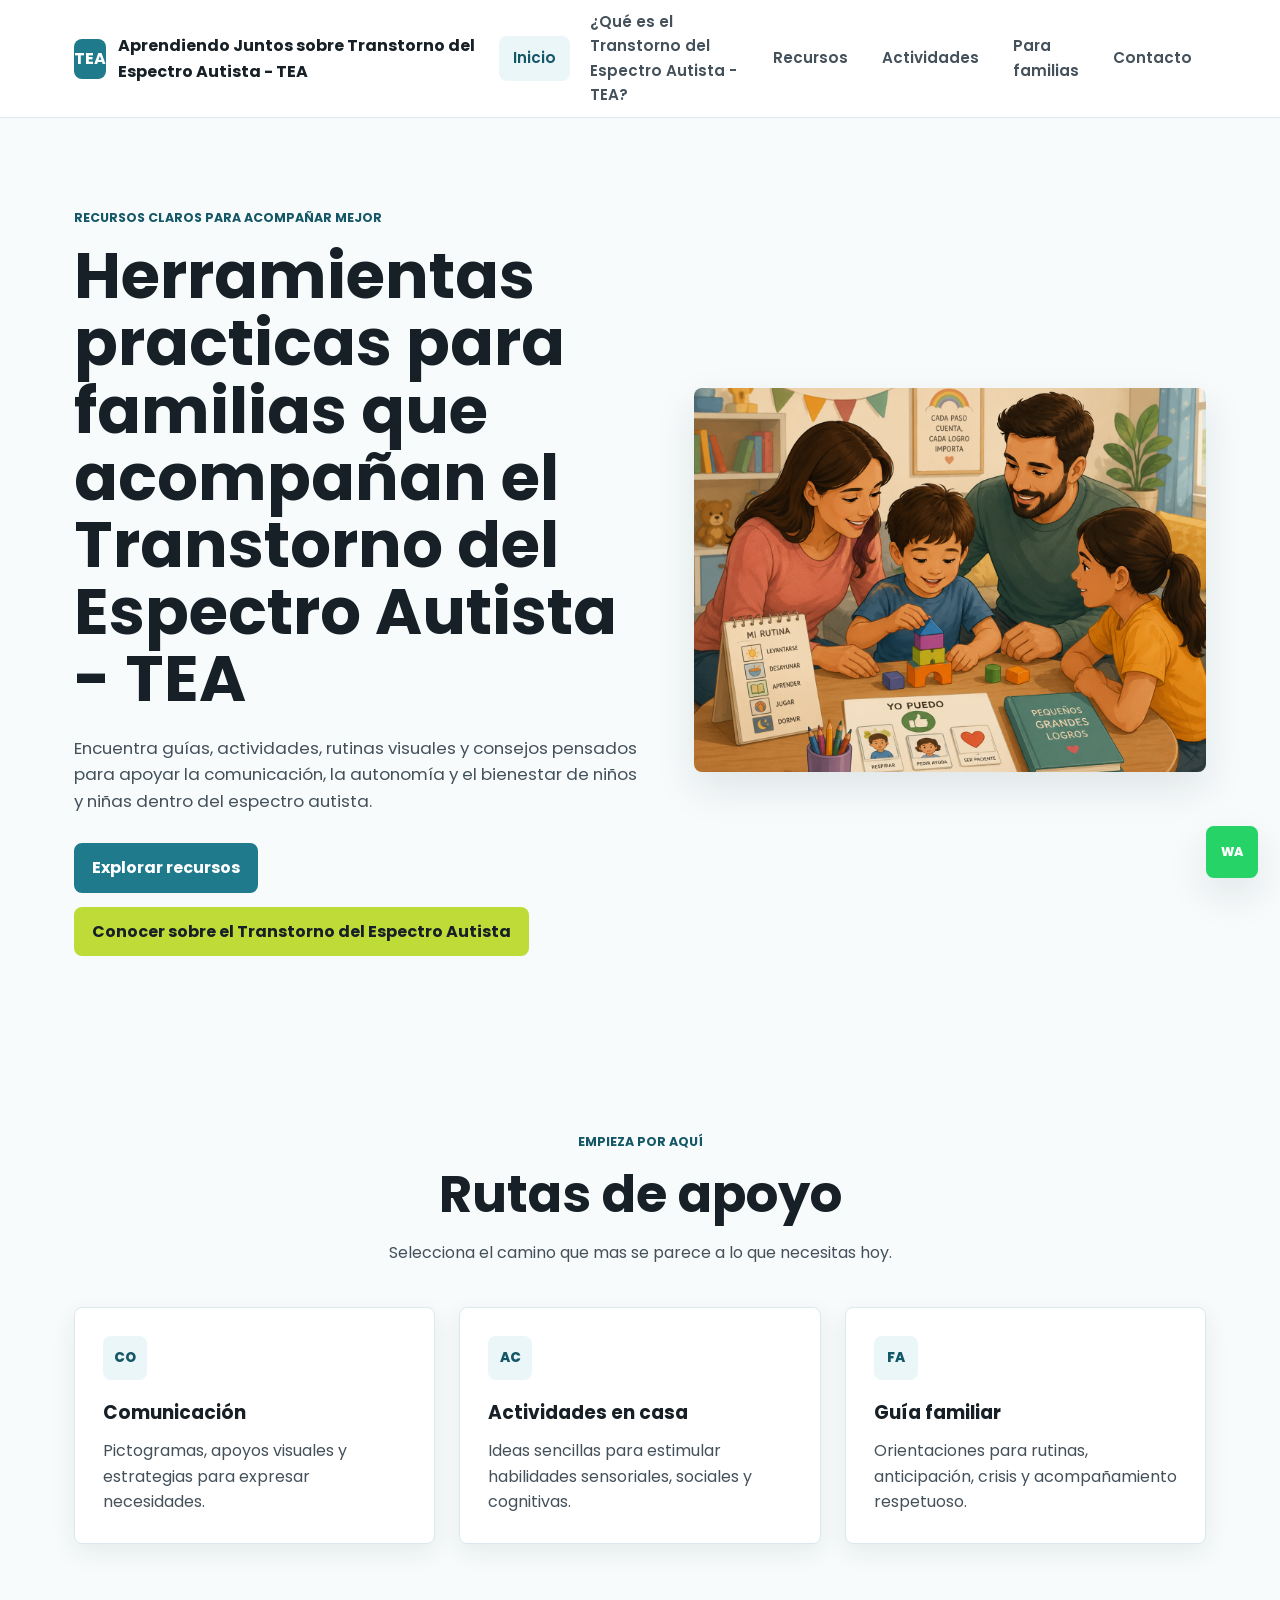
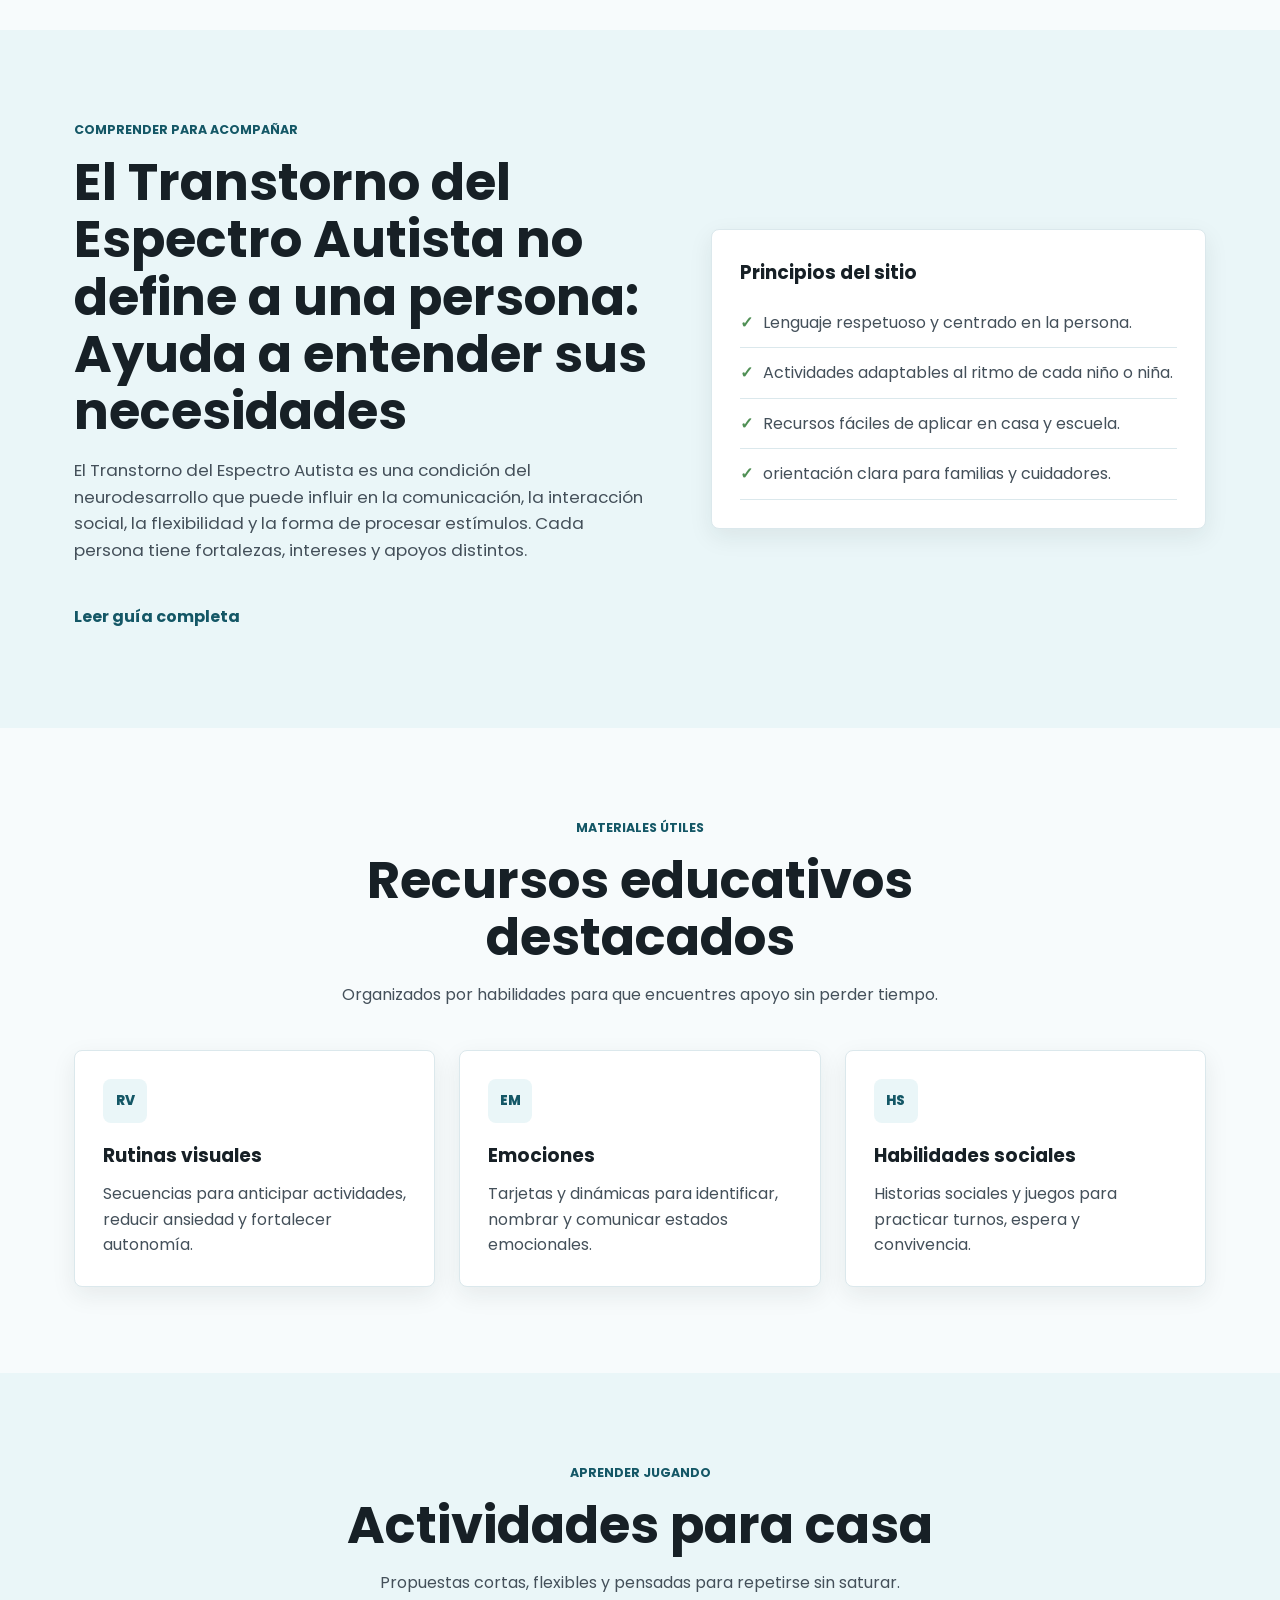
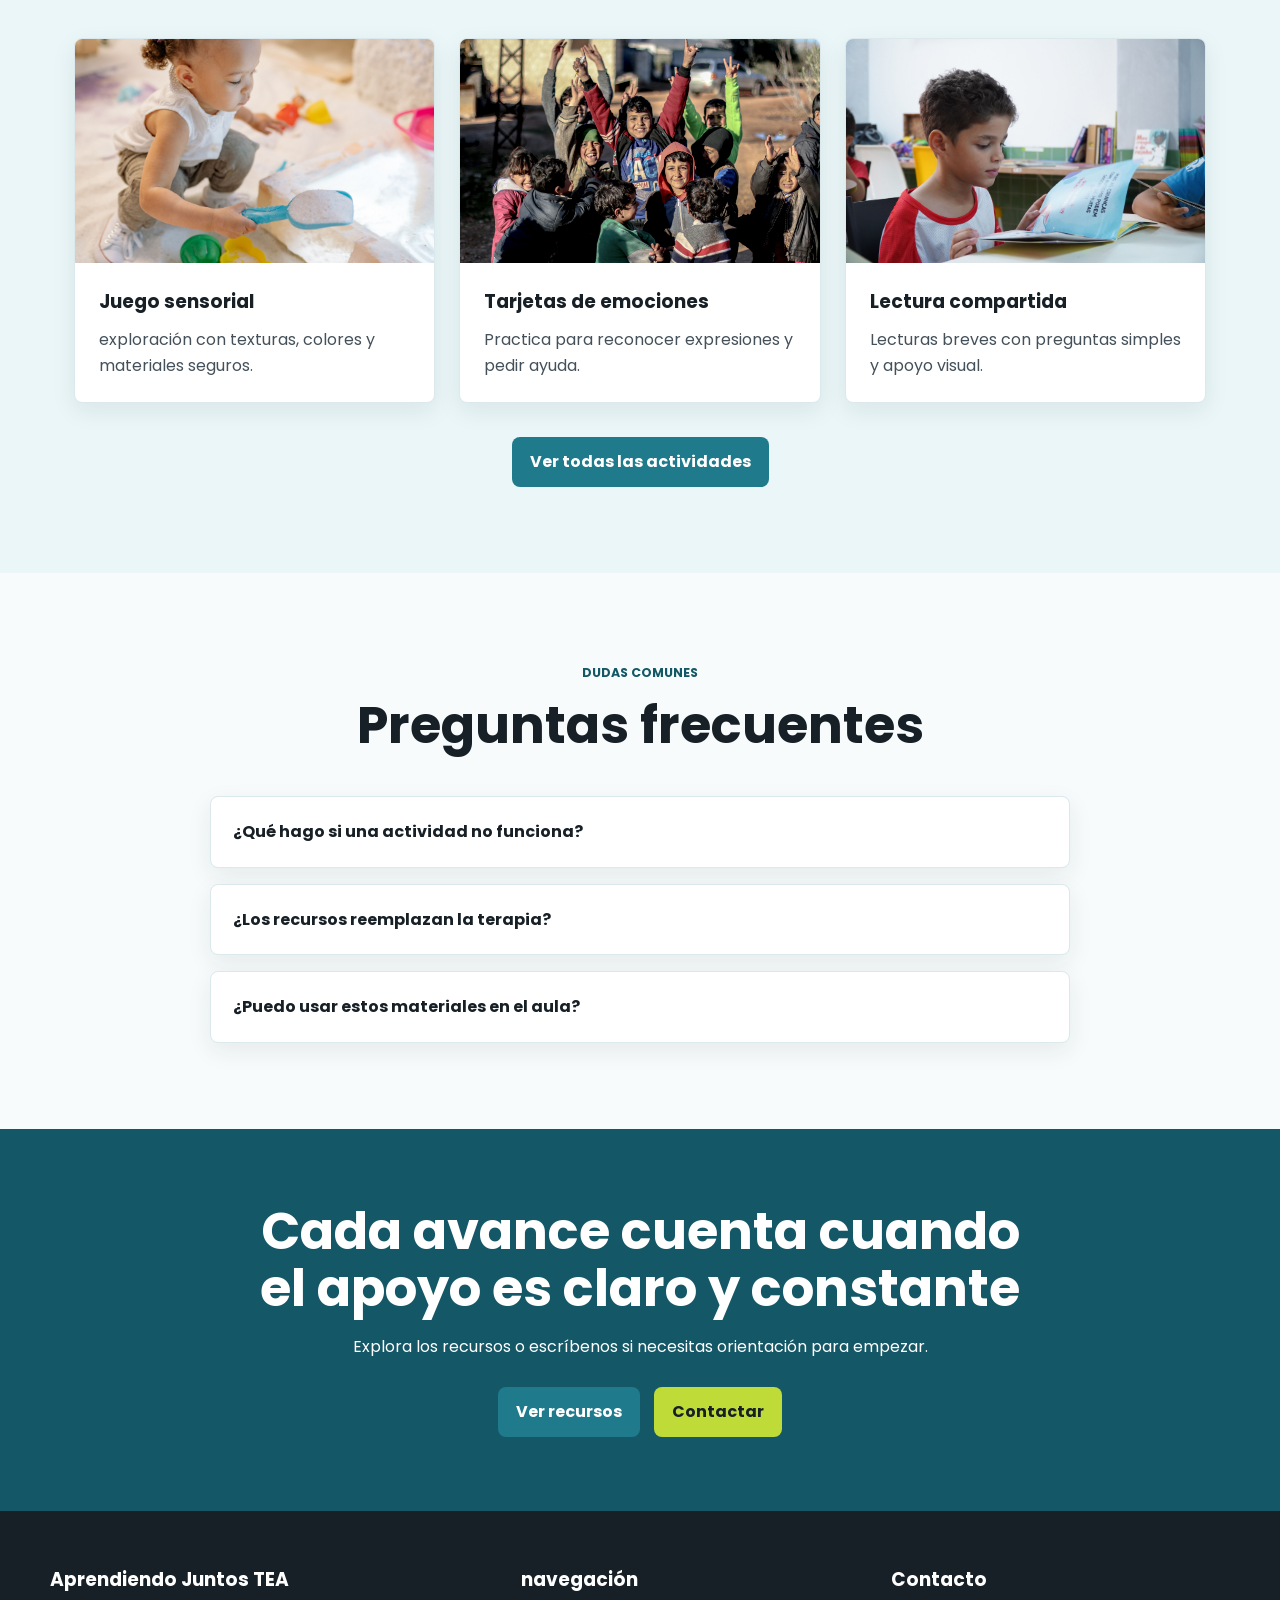
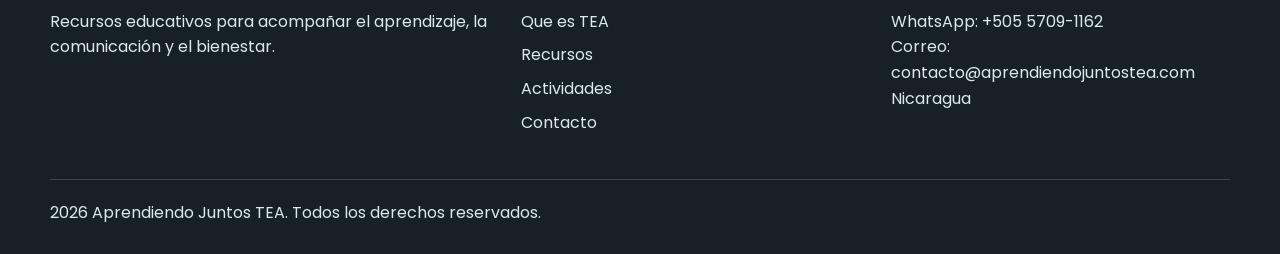
==== commit 55890ae9: "Update site copy and metadata" ====
--- a/index.html
+++ b/index.html
@@ -3,7 +3,7 @@
 <head>
     <meta charset="UTF-8">
     <meta name="viewport" content="width=device-width, initial-scale=1.0">
-    <title>Aprendiendo Juntos sobre Transtorno del Espectro Autista | Recursos para familias</title>
+    <title>Aprendiendo Juntos sobre Transtorno del Espectro Autista - TEA | Recursos para familias</title>
     <meta name="description" content="Recursos educativos, actividades y guías practicas para acompañar a niños y niñas con Trastorno del Espectro Autista.">
     <link rel="preconnect" href="https://fonts.googleapis.com">
     <link rel="preconnect" href="https://fonts.gstatic.com" crossorigin>
@@ -19,7 +19,7 @@
         <nav class="navbar" aria-label="navegación principal">
             <a class="logo" href="index.html" aria-label="Inicio Aprendiendo Juntos sobre Transtorno del Espectro Autista">
                 <span class="logo-mark">TEA</span>
-                <span>Aprendiendo Juntos sobre Transtorno del Espectro Autista</span>
+                <span>Aprendiendo Juntos sobre Transtorno del Espectro Autista - TEA</span>
             </a>
             <button class="menu-toggle" type="button" aria-label="Abrir menu" aria-expanded="false">
                 <span></span>
@@ -28,7 +28,7 @@
             </button>
             <ul class="nav-links">
                 <li><a class="active" href="index.html">Inicio</a></li>
-                <li><a href="pages/tea.html">¿Qué es el Transtorno del Espectro Autista?</a></li>
+                <li><a href="pages/tea.html">¿Qué es el Transtorno del Espectro Autista - TEA?</a></li>
                 <li><a href="pages/recursos.html">Recursos</a></li>
                 <li><a href="pages/actividades.html">Actividades</a></li>
                 <li><a href="pages/padres.html">Para familias</a></li>
@@ -42,7 +42,7 @@
         <section class="hero section-band">
             <div class="hero-content hidden">
                 <span class="eyebrow">Recursos claros para acompañar mejor</span>
-                <h1>Herramientas practicas para familias que acompañan el Transtorno del Espectro Autista</h1>
+                <h1>Herramientas practicas para familias que acompañan el Transtorno del Espectro Autista - TEA</h1>
                 <p>
                     Encuentra guías, actividades, rutinas visuales y consejos pensados para apoyar la comunicación,
                     la autonomía y el bienestar de niños y niñas dentro del espectro autista.
@@ -67,7 +67,7 @@
             <div class="feature-grid">
                 <a class="feature-card hidden" href="pages/recursos.html">
                     <span class="card-icon">CO</span>
-                    <h3>comunicación</h3>
+                    <h3>Comunicación</h3>
                     <p>Pictogramas, apoyos visuales y estrategias para expresar necesidades.</p>
                 </a>
                 <a class="feature-card hidden" href="pages/actividades.html">
@@ -77,7 +77,7 @@
                 </a>
                 <a class="feature-card hidden" href="pages/padres.html">
                     <span class="card-icon">FA</span>
-                    <h3>guía familiar</h3>
+                    <h3>Guía familiar</h3>
                     <p>Orientaciones para rutinas, anticipación, crisis y acompañamiento respetuoso.</p>
                 </a>
             </div>
@@ -87,7 +87,7 @@
         <section class="split-section section-band soft" aria-labelledby="tea-title">
             <div class="split-text hidden">
                 <span class="eyebrow">Comprender para acompañar</span>
-                <h2 id="tea-title">El Transtorno del Espectro Autista no define a una persona: ayuda a entender sus necesidades</h2>
+                <h2 id="tea-title">El Transtorno del Espectro Autista no define a una persona: Ayuda a entender sus necesidades</h2>
                 <p>
                     El Transtorno del Espectro Autista es una condición del neurodesarrollo que puede influir en la
                     comunicación, la interacción social, la flexibilidad y la forma de procesar estímulos. Cada persona
@@ -175,21 +175,21 @@
             </div>
             <div class="faq-container">
                 <article class="faq-item">
-                    <button class="faq-question" type="button" aria-expanded="false">Que hago si una actividad no funciona?</button>
+                    <button class="faq-question" type="button" aria-expanded="false">¿Qué hago si una actividad no funciona?</button>
                     <div class="faq-answer">
                         <p>Reduce pasos, cambia el material o prueba en otro momento. La meta es adaptar la actividad al niño o niña, no forzar el proceso.</p>
                     </div>
                 </article>
                 <article class="faq-item">
-                    <button class="faq-question" type="button" aria-expanded="false">Los recursos reemplazan la terapia?</button>
+                    <button class="faq-question" type="button" aria-expanded="false">¿Los recursos reemplazan la terapia?</button>
                     <div class="faq-answer">
                         <p>No. Son apoyos educativos para casa y escuela. Ante dudas clínicas o conductuales, conviene consultar con profesionales especializados.</p>
                     </div>
                 </article>
                 <article class="faq-item">
-                    <button class="faq-question" type="button" aria-expanded="false">Puedo usar estos materiales en el aula?</button>
+                    <button class="faq-question" type="button" aria-expanded="false">¿Puedo usar estos materiales en el aula?</button>
                     <div class="faq-answer">
-                        <p>Si. están pensados para familias, docentes y cuidadores que necesitan herramientas sencillas y adaptables.</p>
+                        <p>Si. Están pensados para familias, docentes y cuidadores que necesitan herramientas sencillas y adaptables.</p>
                     </div>
                 </article>
             </div>
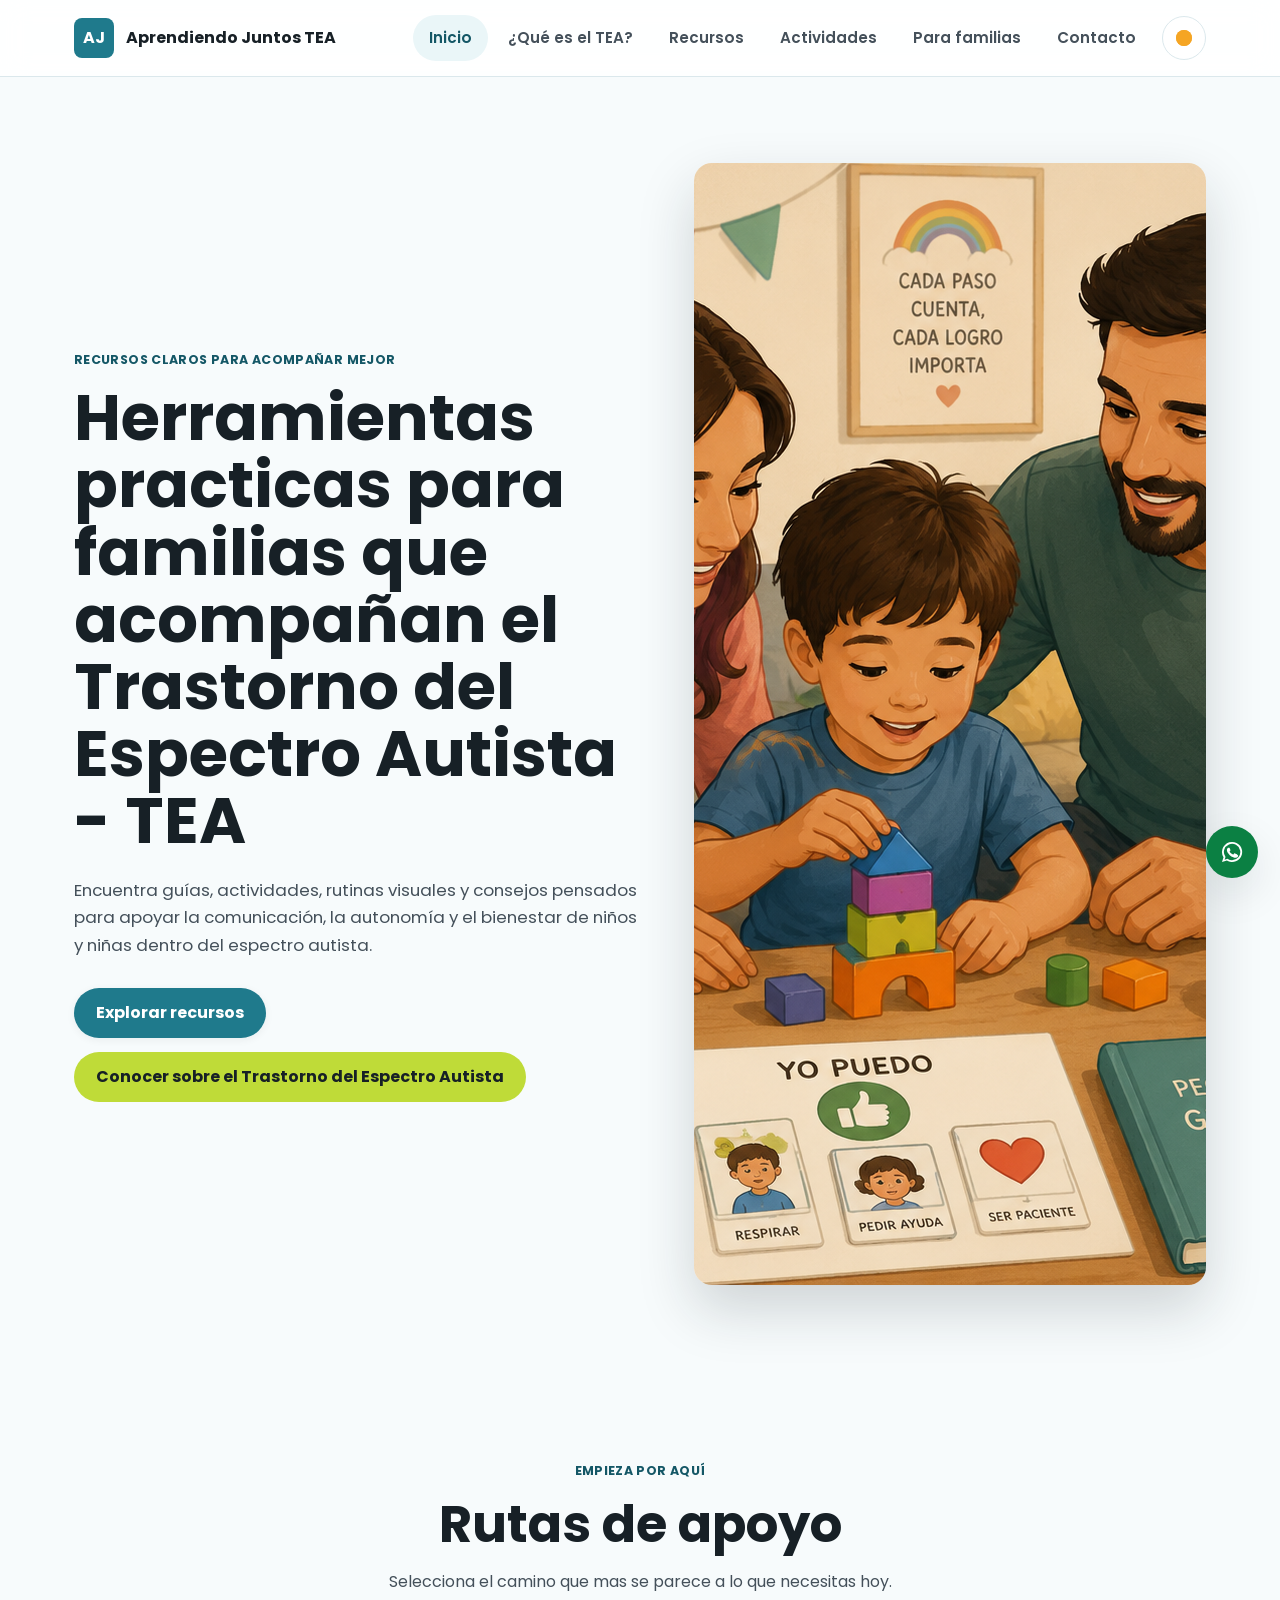
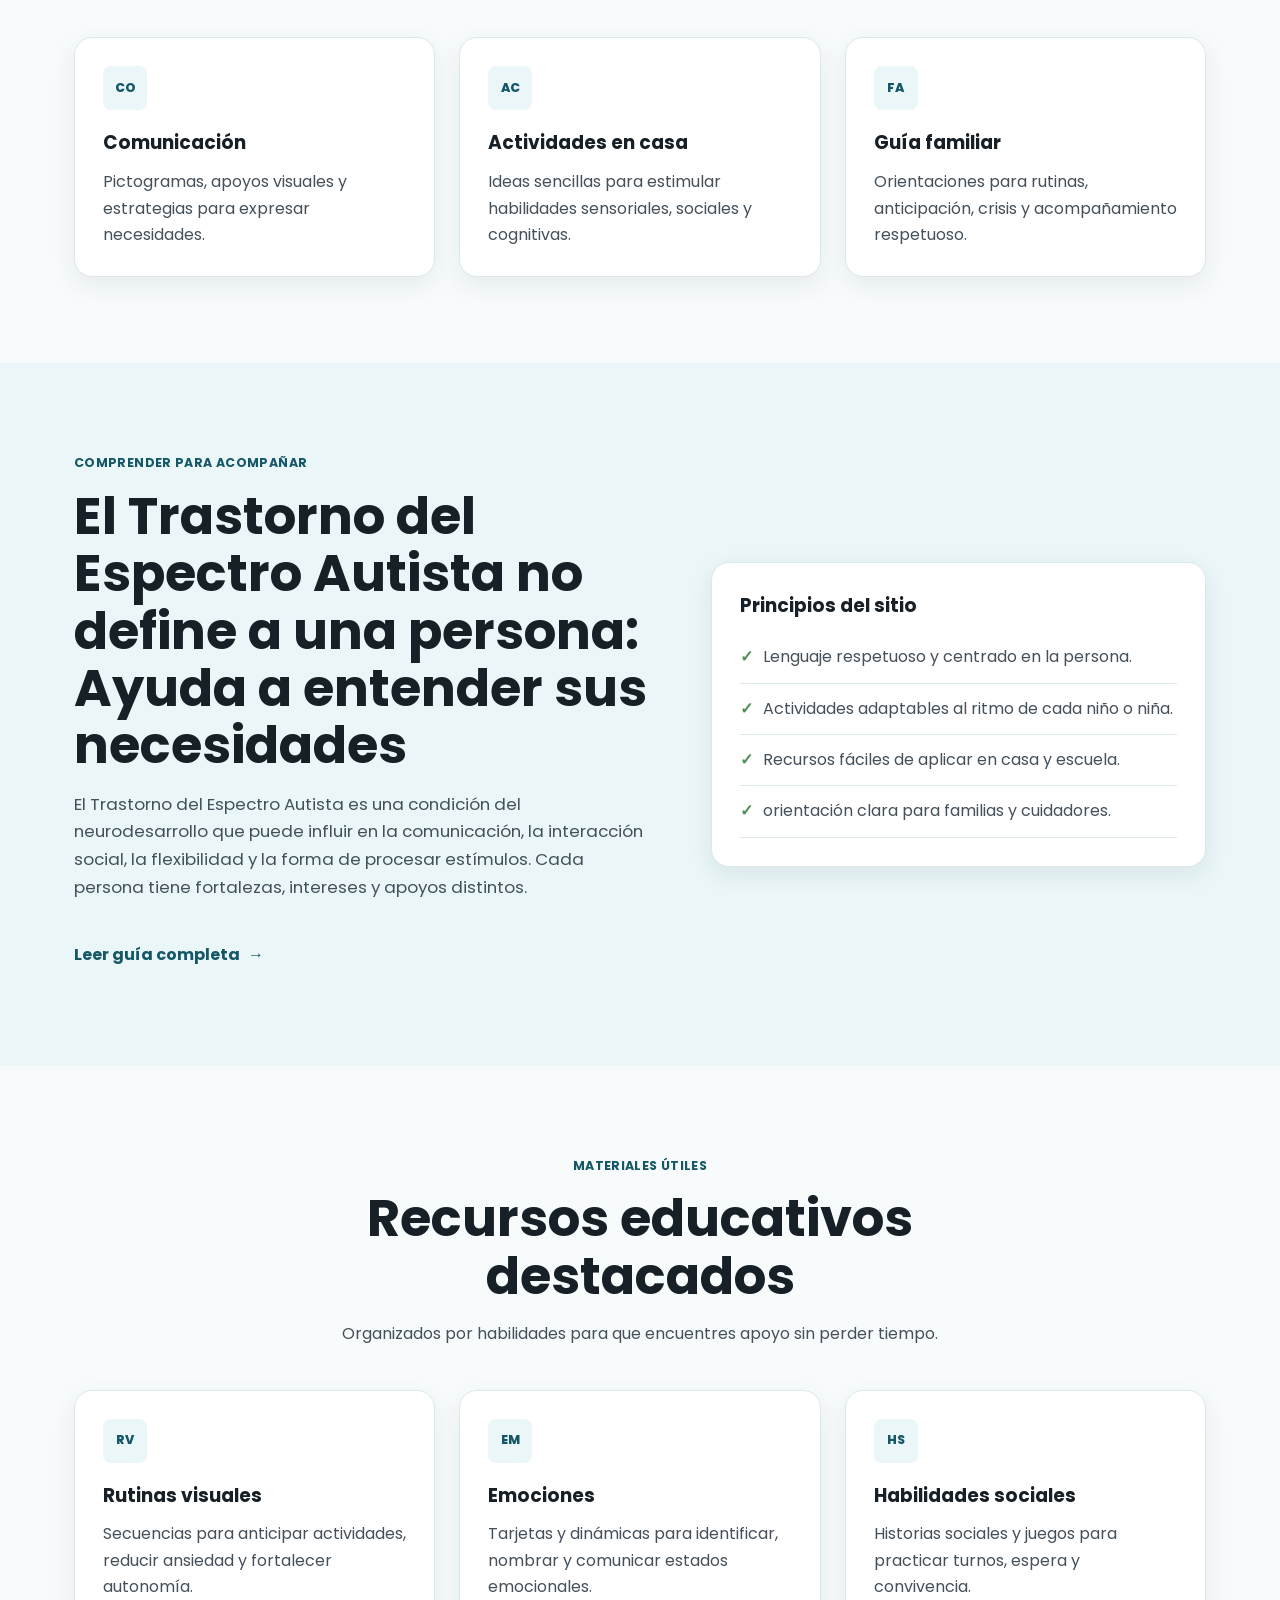
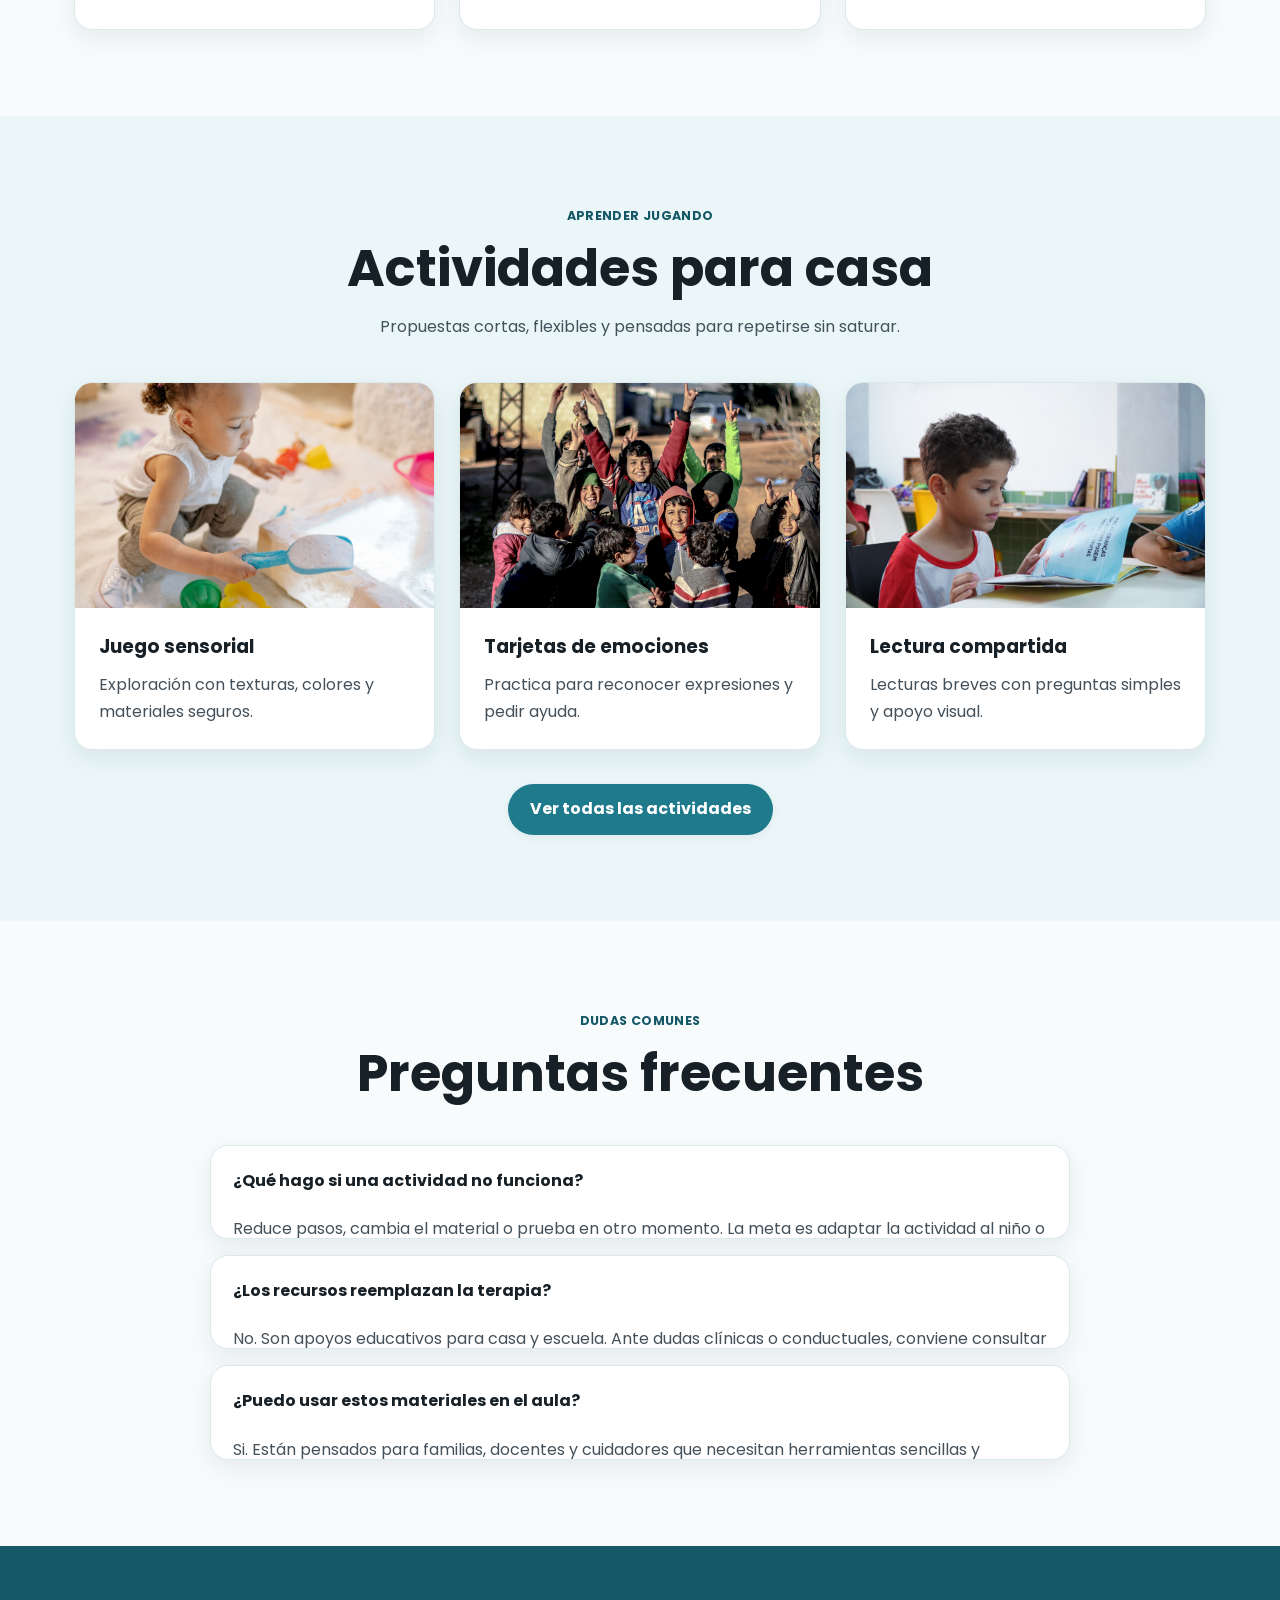
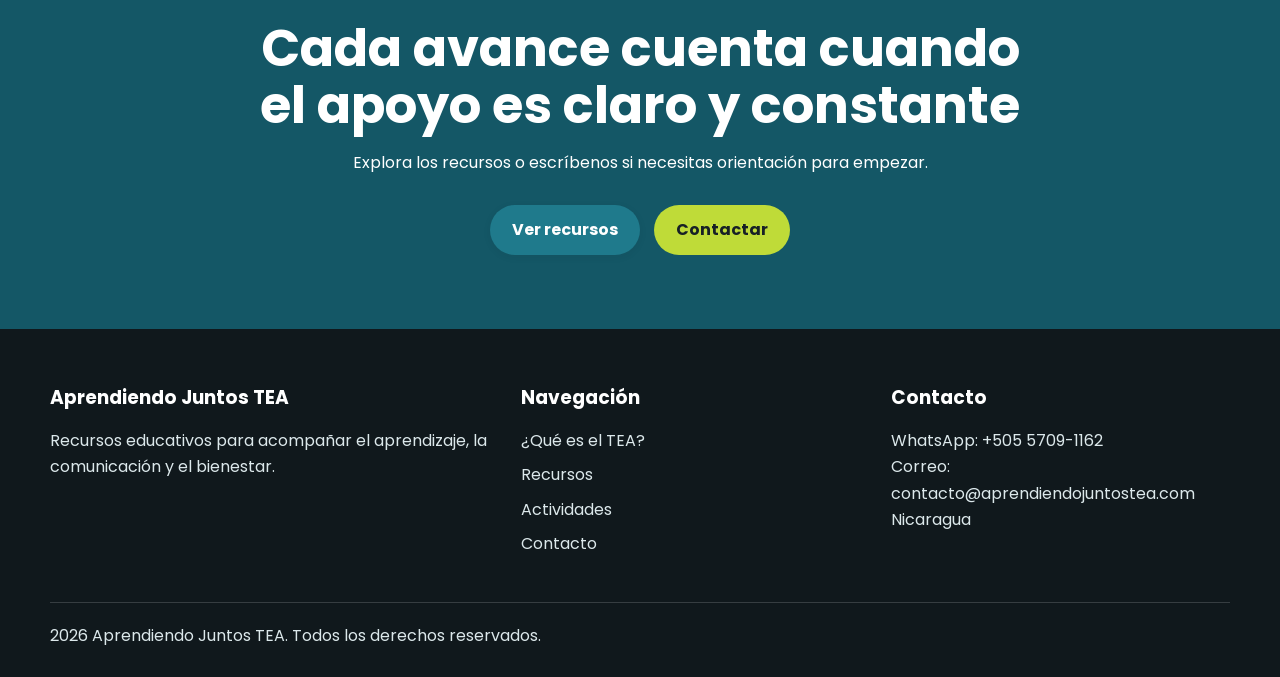
==== commit 9eec9d2d: "Rediseño científico, SEO y de rendimiento del portal Transforma el sitio en un portal educativo prof" ====
--- a/index.html
+++ b/index.html
@@ -3,8 +3,40 @@
 <head>
     <meta charset="UTF-8">
     <meta name="viewport" content="width=device-width, initial-scale=1.0">
-    <title>Aprendiendo Juntos sobre Transtorno del Espectro Autista - TEA | Recursos para familias</title>
+    <title>Aprendiendo Juntos TEA | Recursos para familias</title>
     <meta name="description" content="Recursos educativos, actividades y guías practicas para acompañar a niños y niñas con Trastorno del Espectro Autista.">
+    <link rel="canonical" href="https://autismoproyecto25-droid.github.io/AprendiendoJuntosTEA/">
+    <meta name="theme-color" content="#f7fbfc" media="(prefers-color-scheme: light)">
+    <meta name="theme-color" content="#10161a" media="(prefers-color-scheme: dark)">
+
+    <meta property="og:type" content="website">
+    <meta property="og:site_name" content="Aprendiendo Juntos TEA">
+    <meta property="og:locale" content="es_NI">
+    <meta property="og:title" content="Aprendiendo Juntos TEA | Recursos para familias">
+    <meta property="og:description" content="Recursos educativos, actividades y guías practicas para acompañar a niños y niñas con Trastorno del Espectro Autista.">
+    <meta property="og:url" content="https://autismoproyecto25-droid.github.io/AprendiendoJuntosTEA/">
+    <meta property="og:image" content="https://autismoproyecto25-droid.github.io/AprendiendoJuntosTEA/images/banners/familia-interactuando-nino.png">
+    <meta property="og:image:width" content="1402">
+    <meta property="og:image:height" content="1122">
+    <meta property="og:image:alt" content="Familia acompañando a un niño durante una actividad educativa">
+    <meta name="twitter:card" content="summary_large_image">
+    <meta name="twitter:title" content="Aprendiendo Juntos TEA | Recursos para familias">
+    <meta name="twitter:description" content="Recursos educativos, actividades y guías practicas para acompañar a niños y niñas con Trastorno del Espectro Autista.">
+    <meta name="twitter:image" content="https://autismoproyecto25-droid.github.io/AprendiendoJuntosTEA/images/banners/familia-interactuando-nino.png">
+
+    <script>
+        (function () {
+            try {
+                var storedTheme = localStorage.getItem("theme");
+                if (storedTheme) {
+                    document.documentElement.setAttribute("data-theme", storedTheme);
+                }
+            } catch (error) {
+                /* localStorage no disponible: se usara la preferencia del sistema */
+            }
+        })();
+    </script>
+    <link rel="preload" as="image" href="images/banners/familia-interactuando-nino.png">
     <link rel="preconnect" href="https://fonts.googleapis.com">
     <link rel="preconnect" href="https://fonts.gstatic.com" crossorigin>
     <link href="https://fonts.googleapis.com/css2?family=Poppins:wght@300;400;500;600;700&display=swap" rel="stylesheet">
@@ -12,48 +44,107 @@
     <link rel="stylesheet" href="css/variables.css">
     <link rel="stylesheet" href="css/style.css">
     <link rel="stylesheet" href="css/responsive.css">
+    <link rel="stylesheet" href="css/animation.css">
+    <script type="application/ld+json">
+    {
+        "@context": "https://schema.org",
+        "@graph": [
+            {
+                "@type": "Organization",
+                "@id": "https://autismoproyecto25-droid.github.io/AprendiendoJuntosTEA/#organization",
+                "name": "Aprendiendo Juntos TEA",
+                "url": "https://autismoproyecto25-droid.github.io/AprendiendoJuntosTEA/",
+                "logo": "https://autismoproyecto25-droid.github.io/AprendiendoJuntosTEA/images/logo/favicon.ico",
+                "email": "contacto@aprendiendojuntostea.com"
+            },
+            {
+                "@type": "WebSite",
+                "@id": "https://autismoproyecto25-droid.github.io/AprendiendoJuntosTEA/#website",
+                "url": "https://autismoproyecto25-droid.github.io/AprendiendoJuntosTEA/",
+                "name": "Aprendiendo Juntos TEA",
+                "inLanguage": "es",
+                "publisher": { "@id": "https://autismoproyecto25-droid.github.io/AprendiendoJuntosTEA/#organization" }
+            },
+            {
+                "@type": "FAQPage",
+                "mainEntity": [
+                    {
+                        "@type": "Question",
+                        "name": "¿Qué hago si una actividad no funciona?",
+                        "acceptedAnswer": {
+                            "@type": "Answer",
+                            "text": "Reduce pasos, cambia el material o prueba en otro momento. La meta es adaptar la actividad al niño o niña, no forzar el proceso."
+                        }
+                    },
+                    {
+                        "@type": "Question",
+                        "name": "¿Los recursos reemplazan la terapia?",
+                        "acceptedAnswer": {
+                            "@type": "Answer",
+                            "text": "No. Son apoyos educativos para casa y escuela. Ante dudas clínicas o conductuales, conviene consultar con profesionales especializados."
+                        }
+                    },
+                    {
+                        "@type": "Question",
+                        "name": "¿Puedo usar estos materiales en el aula?",
+                        "acceptedAnswer": {
+                            "@type": "Answer",
+                            "text": "Si. Están pensados para familias, docentes y cuidadores que necesitan herramientas sencillas y adaptables."
+                        }
+                    }
+                ]
+            }
+        ]
+    }
+    </script>
 </head>
 <body>
+    <a class="skip-link" href="#main-content">Saltar al contenido</a>
     <!-- Encabezado principal: mantiene la navegación visible y accesible. -->
     <header class="site-header">
         <nav class="navbar" aria-label="navegación principal">
-            <a class="logo" href="index.html" aria-label="Inicio Aprendiendo Juntos sobre Transtorno del Espectro Autista">
-                <span class="logo-mark">TEA</span>
-                <span>Aprendiendo Juntos sobre Transtorno del Espectro Autista - TEA</span>
+            <a class="logo" href="index.html" aria-label="Inicio Aprendiendo Juntos TEA, portal sobre el Trastorno del Espectro Autista">
+                <span class="logo-mark">AJ</span>
+                <span>Aprendiendo Juntos TEA</span>
             </a>
-            <button class="menu-toggle" type="button" aria-label="Abrir menu" aria-expanded="false">
-                <span></span>
-                <span></span>
-                <span></span>
-            </button>
-            <ul class="nav-links">
-                <li><a class="active" href="index.html">Inicio</a></li>
-                <li><a href="pages/tea.html">¿Qué es el Transtorno del Espectro Autista - TEA?</a></li>
-                <li><a href="pages/recursos.html">Recursos</a></li>
-                <li><a href="pages/actividades.html">Actividades</a></li>
-                <li><a href="pages/padres.html">Para familias</a></li>
-                <li><a href="pages/contacto.html">Contacto</a></li>
-            </ul>
+            <div class="nav-right">
+                <ul class="nav-links" id="primaryNav">
+                    <li><a class="active" href="index.html">Inicio</a></li>
+                    <li><a href="pages/tea.html">¿Qué es el TEA?</a></li>
+                    <li><a href="pages/recursos.html">Recursos</a></li>
+                    <li><a href="pages/actividades.html">Actividades</a></li>
+                    <li><a href="pages/padres.html">Para familias</a></li>
+                    <li><a href="pages/contacto.html">Contacto</a></li>
+                </ul>
+                <button class="theme-toggle" type="button" id="themeToggle" aria-pressed="false" aria-label="Cambiar a modo oscuro">
+                    <span class="theme-toggle-icon" aria-hidden="true"></span>
+                </button>
+                <button class="menu-toggle" type="button" aria-label="Abrir menu" aria-expanded="false" aria-controls="primaryNav">
+                    <span></span>
+                    <span></span>
+                    <span></span>
+                </button>
+            </div>
         </nav>
     </header>
 
-    <main>
+    <main id="main-content">
         <!-- Hero: presenta el propósito de la web y guía hacia las acciones principales. -->
         <section class="hero section-band">
             <div class="hero-content hidden">
                 <span class="eyebrow">Recursos claros para acompañar mejor</span>
-                <h1>Herramientas practicas para familias que acompañan el Transtorno del Espectro Autista - TEA</h1>
+                <h1>Herramientas practicas para familias que acompañan el Trastorno del Espectro Autista - TEA</h1>
                 <p>
                     Encuentra guías, actividades, rutinas visuales y consejos pensados para apoyar la comunicación,
                     la autonomía y el bienestar de niños y niñas dentro del espectro autista.
                 </p>
                 <div class="hero-buttons">
                     <a class="btn-primary" href="pages/recursos.html">Explorar recursos</a>
-                    <a class="btn-secondary" href="pages/tea.html">Conocer sobre el Transtorno del Espectro Autista</a>
+                    <a class="btn-secondary" href="pages/tea.html">Conocer sobre el Trastorno del Espectro Autista</a>
                 </div>
             </div>
             <div class="hero-image hidden">
-                <img src="images/banners/Familia interactuando con ni&ntilde;o.png" alt="Familia acompañando a un niño durante una actividad educativa">
+                <img src="images/banners/familia-interactuando-nino.png" width="1402" height="1122" alt="Familia acompañando a un niño durante una actividad educativa" fetchpriority="high" decoding="async">
             </div>
         </section>
 
@@ -66,17 +157,17 @@
             </div>
             <div class="feature-grid">
                 <a class="feature-card hidden" href="pages/recursos.html">
-                    <span class="card-icon">CO</span>
+                    <span class="card-icon" aria-hidden="true">CO</span>
                     <h3>Comunicación</h3>
                     <p>Pictogramas, apoyos visuales y estrategias para expresar necesidades.</p>
                 </a>
                 <a class="feature-card hidden" href="pages/actividades.html">
-                    <span class="card-icon">AC</span>
+                    <span class="card-icon" aria-hidden="true">AC</span>
                     <h3>Actividades en casa</h3>
                     <p>Ideas sencillas para estimular habilidades sensoriales, sociales y cognitivas.</p>
                 </a>
                 <a class="feature-card hidden" href="pages/padres.html">
-                    <span class="card-icon">FA</span>
+                    <span class="card-icon" aria-hidden="true">FA</span>
                     <h3>Guía familiar</h3>
                     <p>Orientaciones para rutinas, anticipación, crisis y acompañamiento respetuoso.</p>
                 </a>
@@ -87,9 +178,9 @@
         <section class="split-section section-band soft" aria-labelledby="tea-title">
             <div class="split-text hidden">
                 <span class="eyebrow">Comprender para acompañar</span>
-                <h2 id="tea-title">El Transtorno del Espectro Autista no define a una persona: Ayuda a entender sus necesidades</h2>
+                <h2 id="tea-title">El Trastorno del Espectro Autista no define a una persona: Ayuda a entender sus necesidades</h2>
                 <p>
-                    El Transtorno del Espectro Autista es una condición del neurodesarrollo que puede influir en la
+                    El Trastorno del Espectro Autista es una condición del neurodesarrollo que puede influir en la
                     comunicación, la interacción social, la flexibilidad y la forma de procesar estímulos. Cada persona
                     tiene fortalezas, intereses y apoyos distintos.
                 </p>
@@ -115,17 +206,17 @@
             </div>
             <div class="resources-grid">
                 <article class="resource-card hidden">
-                    <span class="card-icon">RV</span>
+                    <span class="card-icon" aria-hidden="true">RV</span>
                     <h3>Rutinas visuales</h3>
                     <p>Secuencias para anticipar actividades, reducir ansiedad y fortalecer autonomía.</p>
                 </article>
                 <article class="resource-card hidden">
-                    <span class="card-icon">EM</span>
+                    <span class="card-icon" aria-hidden="true">EM</span>
                     <h3>Emociones</h3>
                     <p>Tarjetas y dinámicas para identificar, nombrar y comunicar estados emocionales.</p>
                 </article>
                 <article class="resource-card hidden">
-                    <span class="card-icon">HS</span>
+                    <span class="card-icon" aria-hidden="true">HS</span>
                     <h3>Habilidades sociales</h3>
                     <p>Historias sociales y juegos para practicar turnos, espera y convivencia.</p>
                 </article>
@@ -141,21 +232,21 @@
             </div>
             <div class="activities-grid">
                 <article class="activity-card hidden">
-                    <img src="images/activities/Sensorial.jpg" alt="Materiales para juego sensorial">
+                    <img src="images/activities/Sensorial.jpg" width="4000" height="6000" alt="Materiales para juego sensorial" loading="lazy" decoding="async">
                     <div>
                         <h3>Juego sensorial</h3>
-                        <p>exploración con texturas, colores y materiales seguros.</p>
+                        <p>Exploración con texturas, colores y materiales seguros.</p>
                     </div>
                 </article>
                 <article class="activity-card hidden">
-                    <img src="images/activities/Emociones.jpg" alt="Tarjetas para reconocer emociones">
+                    <img src="images/activities/Emociones.jpg" width="5472" height="3648" alt="Tarjetas para reconocer emociones" loading="lazy" decoding="async">
                     <div>
                         <h3>Tarjetas de emociones</h3>
                         <p>Practica para reconocer expresiones y pedir ayuda.</p>
                     </div>
                 </article>
                 <article class="activity-card hidden">
-                    <img src="images/activities/Lectura.jpg" alt="Lectura compartida en familia">
+                    <img src="images/activities/Lectura.jpg" width="3936" height="2624" alt="Lectura compartida en familia" loading="lazy" decoding="async">
                     <div>
                         <h3>Lectura compartida</h3>
                         <p>Lecturas breves con preguntas simples y apoyo visual.</p>
@@ -214,8 +305,8 @@
                 <p>Recursos educativos para acompañar el aprendizaje, la comunicación y el bienestar.</p>
             </div>
             <div>
-                <h3>navegación</h3>
-                <a href="pages/tea.html">Que es TEA</a>
+                <h3>Navegación</h3>
+                <a href="pages/tea.html">¿Qué es el TEA?</a>
                 <a href="pages/recursos.html">Recursos</a>
                 <a href="pages/actividades.html">Actividades</a>
                 <a href="pages/contacto.html">Contacto</a>
@@ -230,8 +321,9 @@
         <p class="copyright">2026 Aprendiendo Juntos TEA. Todos los derechos reservados.</p>
     </footer>
 
-    <a class="whatsapp" href="https://wa.me/50557091162" aria-label="Escribir por WhatsApp">WA</a>
-    <button id="topBtn" type="button" aria-label="Volver arriba">Arriba</button>
+    <a class="whatsapp" href="https://wa.me/50557091162" aria-label="Escribir por WhatsApp"><svg viewBox="0 0 24 24" fill="currentColor" aria-hidden="true"><path d="M12 2a10 10 0 0 0-8.5 15.2L2 22l4.9-1.5A10 10 0 1 0 12 2Zm0 18.2a8.2 8.2 0 0 1-4.2-1.2l-.3-.2-2.9.9.9-2.8-.2-.3A8.2 8.2 0 1 1 12 20.2Zm4.5-6.1c-.2-.1-1.5-.7-1.7-.8-.2-.1-.4-.1-.6.1-.2.2-.7.8-.8 1-.2.2-.3.2-.5.1-.2-.1-1-.4-1.9-1.2-.7-.6-1.2-1.4-1.3-1.6-.1-.2 0-.4.1-.5.1-.1.2-.3.4-.4.1-.1.2-.2.2-.4.1-.1 0-.3 0-.4 0-.1-.6-1.4-.8-1.9-.2-.5-.4-.4-.6-.4h-.5c-.2 0-.5.1-.7.3-.2.2-.9.9-.9 2.2s1 2.6 1.1 2.7c.1.2 2 3 4.8 4.2.7.3 1.2.5 1.6.6.7.2 1.3.2 1.8.1.5-.1 1.5-.6 1.7-1.2.2-.6.2-1.1.2-1.2-.1-.1-.2-.2-.5-.3Z"/></svg></a>
+    <button id="topBtn" type="button" aria-label="Volver arriba"><svg viewBox="0 0 24 24" fill="none" stroke="currentColor" stroke-width="2.5" stroke-linecap="round" stroke-linejoin="round" aria-hidden="true"><path d="M12 19V5"/><path d="m5 12 7-7 7 7"/></svg></button>
+    <script src="js/darkmode.js"></script>
     <script src="js/main.js"></script>
 </body>
 </html>
--- a/css/variables.css
+++ b/css/variables.css
@@ -1,8 +1,25 @@
+/* Tokens de diseno: unica fuente de verdad para color, tipografia, espaciado, radios y movimiento.
+   --ink, --text, --muted, --background, --surface, --soft, --line, --accent-text y --header-bg
+   cambian segun el tema (claro/oscuro). El resto de tokens de marca son fijos en ambos temas
+   porque ya estan calculados para mantener contraste accesible sobre cualquier fondo. */
+
 :root {
+    color-scheme: light;
+
+    /* Marca y semantica: fijos en ambos temas */
     --primary: #1f7a8c;
     --primary-dark: #145766;
     --secondary: #bfdb38;
     --accent: #f5a524;
+    --success: #4f8f54;
+    --danger: #c0524b;
+    --whatsapp-bg: #0b8043;
+    --on-accent: #172026;
+    --surface-inverse: #10181c;
+    --text-on-inverse: #dce8eb;
+
+    /* Texto y superficies: adaptables por tema */
+    --accent-text: #145766;
     --ink: #172026;
     --text: #44505a;
     --muted: #6b7a86;
@@ -10,11 +27,91 @@
     --surface: #ffffff;
     --soft: #eaf6f8;
     --line: #dbe8ec;
-    --success: #4f8f54;
-    --danger: #c0524b;
+    --header-bg: rgba(255, 255, 255, 0.88);
+
+    /* Elevacion */
+    --shadow-sm: 0 2px 8px rgba(23, 32, 38, 0.06);
+    --shadow-soft: 0 8px 24px rgba(23, 32, 38, 0.08);
+    --shadow: 0 16px 40px rgba(23, 32, 38, 0.1);
+    --shadow-lg: 0 24px 56px rgba(23, 32, 38, 0.18);
+
+    /* Radios */
+    --radius-sm: 6px;
     --radius: 8px;
-    --shadow: 0 16px 40px rgba(23, 32, 38, 0.1);
-    --shadow-soft: 0 8px 24px rgba(23, 32, 38, 0.08);
+    --radius-lg: 18px;
+    --radius-full: 999px;
+
+    /* Espaciado (escala de 4px) */
+    --space-1: 4px;
+    --space-2: 8px;
+    --space-3: 12px;
+    --space-4: 16px;
+    --space-5: 24px;
+    --space-6: 32px;
+    --space-7: 48px;
+    --space-8: 64px;
+
+    /* Tipografia */
+    --font-body: "Poppins", "Segoe UI", Arial, sans-serif;
+    --fs-xs: 0.78rem;
+    --fs-sm: 0.9rem;
+    --fs-base: 1rem;
+    --fs-md: 1.05rem;
+    --fs-section: clamp(2rem, 4vw, 3.25rem);
+    --fs-hero: clamp(2.35rem, 5vw, 4.5rem);
+    --lh-tight: 1.12;
+    --lh-normal: 1.65;
+
+    /* Movimiento */
+    --transition-fast: 0.15s ease;
+    --transition: 0.25s ease;
+    --transition-slow: 0.6s cubic-bezier(0.16, 1, 0.3, 1);
+    --ease-out: cubic-bezier(0.16, 1, 0.3, 1);
+
+    /* Layout */
     --container: 1180px;
-    --transition: 0.25s ease;
+    --header-height: 76px;
+
+    /* Capas */
+    --z-header: 1000;
+    --z-fab: 900;
+    --z-skip-link: 2000;
 }
+
+/* Modo oscuro automatico: sigue la preferencia del sistema salvo que haya una eleccion manual guardada. */
+@media (prefers-color-scheme: dark) {
+    :root:not([data-theme="light"]) {
+        color-scheme: dark;
+        --accent-text: #7fd6e6;
+        --ink: #eef4f5;
+        --text: #c3d0d4;
+        --muted: #8ea0a7;
+        --background: #10161a;
+        --surface: #182226;
+        --soft: #16262c;
+        --line: #263941;
+        --header-bg: rgba(16, 22, 26, 0.82);
+        --shadow-sm: 0 2px 8px rgba(0, 0, 0, 0.35);
+        --shadow-soft: 0 8px 24px rgba(0, 0, 0, 0.4);
+        --shadow: 0 16px 40px rgba(0, 0, 0, 0.5);
+        --shadow-lg: 0 24px 56px rgba(0, 0, 0, 0.6);
+    }
+}
+
+/* Modo oscuro manual: activado por js/darkmode.js mediante [data-theme="dark"] en <html>. */
+[data-theme="dark"] {
+    color-scheme: dark;
+    --accent-text: #7fd6e6;
+    --ink: #eef4f5;
+    --text: #c3d0d4;
+    --muted: #8ea0a7;
+    --background: #10161a;
+    --surface: #182226;
+    --soft: #16262c;
+    --line: #263941;
+    --header-bg: rgba(16, 22, 26, 0.82);
+    --shadow-sm: 0 2px 8px rgba(0, 0, 0, 0.35);
+    --shadow-soft: 0 8px 24px rgba(0, 0, 0, 0.4);
+    --shadow: 0 16px 40px rgba(0, 0, 0, 0.5);
+    --shadow-lg: 0 24px 56px rgba(0, 0, 0, 0.6);
+}
--- a/css/style.css
+++ b/css/style.css
@@ -12,8 +12,9 @@
 body {
     background: var(--background);
     color: var(--text);
-    font-family: "Poppins", Arial, sans-serif;
-    line-height: 1.6;
+    font-family: var(--font-body);
+    line-height: var(--lh-normal);
+    transition: background var(--transition-slow), color var(--transition-slow);
 }
 
 img {
@@ -32,22 +33,69 @@
     font: inherit;
 }
 
-/* Encabezado y navegación: se mantiene fijo para mejorar la maniobrabilidad. */
+/* Foco accesible: visible para navegacion por teclado en cualquier control interactivo. */
+a:focus-visible,
+button:focus-visible,
+input:focus-visible,
+textarea:focus-visible,
+select:focus-visible {
+    outline: 2px solid var(--primary);
+    outline-offset: 3px;
+    border-radius: var(--radius-sm);
+}
+
+/* Enlace "saltar al contenido": oculto hasta recibir foco por teclado. */
+.skip-link {
+    background: var(--primary);
+    border-radius: 0 0 var(--radius) 0;
+    color: white;
+    font-weight: 700;
+    left: 0;
+    padding: 14px 20px;
+    position: fixed;
+    top: 0;
+    transform: translateY(-120%);
+    transition: transform var(--transition);
+    z-index: var(--z-skip-link);
+}
+
+.skip-link:focus {
+    transform: translateY(0);
+}
+
+/* Oculta visualmente pero mantiene disponible para lectores de pantalla (etiquetas del formulario). */
+.visually-hidden {
+    border: 0;
+    clip: rect(0, 0, 0, 0);
+    height: 1px;
+    margin: -1px;
+    overflow: hidden;
+    padding: 0;
+    position: absolute;
+    white-space: nowrap;
+    width: 1px;
+}
+
+/* Encabezado y navegacion: fijo, con fondo translucido y desenfoque para un aspecto moderno. */
 .site-header {
-    background: rgba(255, 255, 255, 0.94);
+    background: var(--header-bg);
+    backdrop-filter: blur(14px);
+    -webkit-backdrop-filter: blur(14px);
     border-bottom: 1px solid var(--line);
     position: sticky;
     top: 0;
-    z-index: 1000;
+    transition: background var(--transition-slow), border-color var(--transition-slow);
+    z-index: var(--z-header);
 }
 
 .navbar {
     align-items: center;
     display: flex;
+    gap: 12px;
     justify-content: space-between;
     margin: 0 auto;
     max-width: var(--container);
-    min-height: 76px;
+    min-height: var(--header-height);
     padding: 0 24px;
 }
 
@@ -58,6 +106,13 @@
     font-weight: 700;
     gap: 12px;
     text-decoration: none;
+}
+
+.logo span:last-child {
+    max-width: 220px;
+    overflow: hidden;
+    text-overflow: ellipsis;
+    white-space: nowrap;
 }
 
 .logo-mark {
@@ -71,20 +126,27 @@
     width: 40px;
 }
 
+.nav-right {
+    align-items: center;
+    display: flex;
+    gap: 10px;
+}
+
 .nav-links {
     align-items: center;
     display: flex;
-    gap: 6px;
+    gap: 4px;
     list-style: none;
 }
 
 .nav-links a {
-    border-radius: var(--radius);
+    border-radius: var(--radius-full);
     color: var(--text);
     display: inline-flex;
     font-size: 0.95rem;
     font-weight: 600;
-    padding: 10px 14px;
+    padding: 10px 16px;
+    position: relative;
     text-decoration: none;
     transition: background var(--transition), color var(--transition);
 }
@@ -92,7 +154,53 @@
 .nav-links a:hover,
 .nav-links a.active {
     background: var(--soft);
-    color: var(--primary-dark);
+    color: var(--accent-text);
+}
+
+/* Boton de modo oscuro: icono dibujado en CSS puro (sin texto), estado accesible via aria-pressed. */
+.theme-toggle {
+    align-items: center;
+    background: var(--surface);
+    border: 1px solid var(--line);
+    border-radius: var(--radius-full);
+    cursor: pointer;
+    display: inline-flex;
+    height: 44px;
+    justify-content: center;
+    transition: background var(--transition), border-color var(--transition), transform var(--transition-fast);
+    width: 44px;
+}
+
+.theme-toggle:hover {
+    transform: translateY(-2px);
+}
+
+.theme-toggle-icon,
+.theme-toggle-icon::before {
+    border-radius: 50%;
+    display: block;
+    height: 16px;
+    width: 16px;
+}
+
+.theme-toggle-icon {
+    background: var(--accent);
+    box-shadow: 0 0 0 3px var(--accent) inset;
+    position: relative;
+    transition: background var(--transition), box-shadow var(--transition), transform var(--transition-slow);
+}
+
+[data-theme="dark"] .theme-toggle-icon {
+    background: transparent;
+    box-shadow: 0 0 0 2px var(--ink) inset;
+    transform: rotate(35deg);
+}
+
+[data-theme="dark"] .theme-toggle-icon::before {
+    background: var(--surface);
+    box-shadow: 3px -3px 0 0 var(--ink);
+    content: "";
+    position: absolute;
 }
 
 .menu-toggle {
@@ -108,9 +216,11 @@
 
 .menu-toggle span {
     background: var(--ink);
+    border-radius: var(--radius-full);
     display: block;
     height: 2px;
     margin: 5px 0;
+    transition: transform var(--transition), opacity var(--transition);
     width: 100%;
 }
 
@@ -134,6 +244,7 @@
     max-width: none;
     padding-left: max(24px, calc((100vw - var(--container)) / 2 + 24px));
     padding-right: max(24px, calc((100vw - var(--container)) / 2 + 24px));
+    transition: background var(--transition-slow);
 }
 
 .section-title {
@@ -147,17 +258,17 @@
 .cta h2,
 .page-hero h1 {
     color: var(--ink);
-    font-size: clamp(2rem, 4vw, 3.25rem);
-    line-height: 1.12;
+    font-size: var(--fs-section);
+    line-height: var(--lh-tight);
     margin-bottom: 16px;
 }
 
 .eyebrow {
-    color: var(--primary-dark);
+    color: var(--accent-text);
     display: inline-block;
-    font-size: 0.78rem;
+    font-size: var(--fs-xs);
     font-weight: 700;
-    letter-spacing: 0;
+    letter-spacing: 0.03em;
     margin-bottom: 14px;
     text-transform: uppercase;
 }
@@ -166,44 +277,62 @@
 .btn-secondary,
 .text-link {
     align-items: center;
-    border-radius: var(--radius);
+    border-radius: var(--radius-full);
     display: inline-flex;
     font-weight: 700;
     justify-content: center;
     min-height: 48px;
-    padding: 12px 18px;
+    padding: 12px 22px;
     text-decoration: none;
-    transition: transform var(--transition), background var(--transition);
+    transition: transform var(--transition-fast), box-shadow var(--transition), background var(--transition);
 }
 
 .btn-primary {
     background: var(--primary);
+    box-shadow: var(--shadow-sm);
     color: white;
 }
 
 .btn-secondary {
     background: var(--secondary);
-    color: var(--ink);
+    color: var(--on-accent);
 }
 
 .btn-primary:hover,
 .btn-secondary:hover {
-    transform: translateY(-2px);
+    box-shadow: var(--shadow-soft);
+    transform: translateY(-3px);
+}
+
+.btn-primary:active,
+.btn-secondary:active {
+    transform: translateY(-1px);
 }
 
 .text-link {
-    color: var(--primary-dark);
+    border-radius: var(--radius-sm);
+    color: var(--accent-text);
     padding-left: 0;
+}
+
+.text-link::after {
+    content: "\2192";
+    margin-left: 8px;
+    transition: transform var(--transition);
+}
+
+.text-link:hover::after {
+    transform: translateX(4px);
 }
 
 /* Hero: primer impacto visual con imagen real del proyecto. */
 .hero {
-    min-height: calc(100vh - 76px);
+    min-height: calc(100vh - var(--header-height));
 }
 
 .hero-content h1 {
     color: var(--ink);
-    font-size: clamp(2.35rem, 5vw, 4.5rem);
+    font-size: var(--fs-hero);
     line-height: 1.05;
     margin-bottom: 22px;
 }
@@ -212,7 +341,7 @@
 .split-text p,
 .page-hero p {
     color: var(--text);
-    font-size: 1.05rem;
+    font-size: var(--fs-md);
     margin-bottom: 28px;
 }
 
@@ -228,13 +357,13 @@
 
 .hero-image img {
     aspect-ratio: 4 / 3;
-    border-radius: var(--radius);
-    box-shadow: var(--shadow);
+    border-radius: var(--radius-lg);
+    box-shadow: var(--shadow-lg);
     object-fit: cover;
     width: 100%;
 }
 
-/* Tarjetas y rejillas: organizan recursos de forma escaneable. */
+/* Tarjetas y rejillas: organizan recursos de forma escaneable, con elevacion suave al interactuar. */
 .feature-grid,
 .resources-grid,
 .activities-grid,
@@ -255,9 +384,13 @@
 .info-panel {
     background: var(--surface);
     border: 1px solid var(--line);
-    border-radius: var(--radius);
+    border-radius: var(--radius-lg);
     box-shadow: var(--shadow-soft);
+    min-width: 0;
+    overflow-wrap: break-word;
     padding: 28px;
+    transition: background var(--transition-slow), border-color var(--transition-slow),
+        box-shadow var(--transition), transform var(--transition);
 }
 
 .feature-card,
@@ -268,23 +401,36 @@
 
 .feature-card:hover,
 .resource-card:hover,
-.activity-card:hover {
-    transform: translateY(-4px);
-    transition: transform var(--transition);
+.activity-card:hover,
+.guide-card:hover,
+.contact-card:hover,
+.step-card:hover {
+    border-color: var(--primary);
+    box-shadow: var(--shadow-lg);
+    transform: translateY(-6px);
 }
 
 .card-icon {
     align-items: center;
     background: var(--soft);
     border-radius: var(--radius);
-    color: var(--primary-dark);
+    color: var(--accent-text);
     display: inline-flex;
-    font-size: 0.85rem;
+    font-size: var(--fs-xs);
     font-weight: 800;
     height: 44px;
     justify-content: center;
     margin-bottom: 18px;
+    transition: background var(--transition), transform var(--transition);
     width: 44px;
+}
+
+.feature-card:hover .card-icon,
+.resource-card:hover .card-icon,
+.guide-card:hover .card-icon,
+.contact-card:hover .card-icon,
+.step-card:hover .card-icon {
+    transform: scale(1.08);
 }
 
 .feature-card h3,
@@ -307,7 +453,12 @@
     aspect-ratio: 16 / 10;
     height: auto;
     object-fit: cover;
+    transition: transform var(--transition-slow);
     width: 100%;
+}
+
+.activity-card:hover img {
+    transform: scale(1.05);
 }
 
 .activity-card div {
@@ -317,6 +468,21 @@
 .center-action {
     margin-top: 34px;
     text-align: center;
+}
+
+/* Utilidades de seccion: evitan estilos en linea para casos puntuales de maquetado. */
+.section-wrap.no-pad-bottom {
+    padding-bottom: 0;
+}
+
+.section-band.flush {
+    padding: 0;
+}
+
+.note-muted {
+    color: var(--muted);
+    font-size: var(--fs-sm);
+    margin-top: 16px;
 }
 
 /* Secciones informativas: listas, paneles y pasos de orientacion. */
@@ -333,6 +499,7 @@
 .plain-list li {
     border-bottom: 1px solid var(--line);
     padding: 12px 0;
+    transition: border-color var(--transition-slow);
 }
 
 .check-list li::before {
@@ -340,6 +507,51 @@
     content: "\2713";
     font-weight: 800;
     margin-right: 10px;
+}
+
+/* Migas de pan: orientan al usuario y aportan BreadcrumbList a los buscadores (ver JSON-LD en cada pagina). */
+.breadcrumbs {
+    margin: 0 auto;
+    max-width: var(--container);
+    padding: 18px 24px 0;
+}
+
+.breadcrumbs ol {
+    align-items: center;
+    display: flex;
+    flex-wrap: wrap;
+    gap: 6px;
+    list-style: none;
+}
+
+.breadcrumbs li {
+    align-items: center;
+    color: var(--muted);
+    display: flex;
+    font-size: var(--fs-sm);
+    gap: 6px;
+}
+
+.breadcrumbs li:not(:last-child)::after {
+    content: "\2192";
+    color: var(--muted);
+}
+
+.breadcrumbs a {
+    border-radius: var(--radius-sm);
+    color: var(--muted);
+    text-decoration: none;
+    transition: color var(--transition);
+}
+
+.breadcrumbs a:hover {
+    color: var(--accent-text);
+    text-decoration: underline;
+}
+
+.breadcrumbs li[aria-current="page"] {
+    color: var(--text);
+    font-weight: 600;
 }
 
 .page-hero {
@@ -348,6 +560,7 @@
     max-width: none;
     padding: 86px 24px;
     text-align: center;
+    transition: background var(--transition-slow);
 }
 
 .page-hero p {
@@ -367,21 +580,23 @@
 .filter-button {
     background: var(--surface);
     border: 1px solid var(--line);
-    border-radius: var(--radius);
+    border-radius: var(--radius-full);
     color: var(--text);
     cursor: pointer;
     font-weight: 700;
     min-height: 42px;
-    padding: 10px 14px;
+    padding: 10px 18px;
+    transition: background var(--transition), color var(--transition), border-color var(--transition);
 }
 
 .filter-button.active,
 .filter-button:hover {
     background: var(--primary);
+    border-color: var(--primary);
     color: white;
 }
 
-/* FAQ: respuestas colapsables para mantener la pagina limpia. */
+/* FAQ: acordeon animado con la tecnica de grid-template-rows (sin cambiar el HTML/JS existente). */
 .faq-container {
     display: grid;
     gap: 16px;
@@ -392,9 +607,14 @@
 .faq-item {
     background: var(--surface);
     border: 1px solid var(--line);
-    border-radius: var(--radius);
+    border-radius: var(--radius-lg);
     box-shadow: var(--shadow-soft);
     overflow: hidden;
+    transition: background var(--transition-slow), border-color var(--transition-slow), box-shadow var(--transition);
+}
+
+.faq-item.open {
+    box-shadow: var(--shadow);
 }
 
 .faq-question {
@@ -409,34 +629,51 @@
 }
 
 .faq-answer {
-    display: none;
+    display: grid;
+    grid-template-rows: 0fr;
+    transition: grid-template-rows var(--transition-slow);
+}
+
+.faq-answer p {
+    min-height: 0;
+    overflow: hidden;
     padding: 0 22px 22px;
 }
 
 .faq-item.open .faq-answer {
-    display: block;
-}
-
-/* Formularios y contacto: entradas amplias y legibles. */
+    grid-template-rows: 1fr;
+}
+
+/* Formularios y contacto: entradas amplias, legibles y con fondo propio (necesario en modo oscuro). */
 .contact-form {
     background: var(--surface);
     border: 1px solid var(--line);
-    border-radius: var(--radius);
+    border-radius: var(--radius-lg);
     box-shadow: var(--shadow-soft);
     display: grid;
     gap: 18px;
     margin: 0 auto;
     max-width: 780px;
     padding: 30px;
+    transition: background var(--transition-slow), border-color var(--transition-slow);
 }
 
 .contact-form input,
-.contact-form textarea,
-.newsletter-form input {
+.contact-form textarea {
+    background: var(--background);
     border: 1px solid var(--line);
     border-radius: var(--radius);
+    color: var(--ink);
     padding: 14px 16px;
+    transition: background var(--transition-slow), border-color var(--transition), box-shadow var(--transition);
     width: 100%;
+}
+
+.contact-form input:focus-visible,
+.contact-form textarea:focus-visible {
+    border-color: var(--primary);
+    box-shadow: 0 0 0 3px color-mix(in srgb, var(--primary) 25%, transparent);
+    outline: none;
 }
 
 .contact-form textarea {
@@ -444,7 +681,126 @@
     resize: vertical;
 }
 
-/* CTA y pie de pagina: cierre con accion clara y navegación secundaria. */
+/* Dato destacado: resume una cifra clave con su fuente, siempre visible junto al numero. */
+.stat-banner {
+    align-items: center;
+    background: var(--soft);
+    border: 1px solid var(--line);
+    border-radius: var(--radius-lg);
+    display: flex;
+    flex-wrap: wrap;
+    gap: 24px;
+    margin: 0 auto 54px;
+    max-width: var(--container);
+    padding: 28px 32px;
+    transition: background var(--transition-slow), border-color var(--transition-slow);
+}
+
+.stat-banner strong {
+    color: var(--primary);
+    flex-shrink: 0;
+    font-size: clamp(2.2rem, 5vw, 3rem);
+    line-height: 1;
+}
+
+.stat-banner p {
+    color: var(--text);
+    margin: 0;
+}
+
+.stat-banner cite {
+    color: var(--muted);
+    display: block;
+    font-size: var(--fs-sm);
+    font-style: normal;
+    margin-top: 6px;
+}
+
+/* Lista de fuentes cientificas: cierre de cada articulo con las referencias citadas. */
+.sources {
+    background: var(--surface);
+    border: 1px solid var(--line);
+    border-radius: var(--radius-lg);
+    margin: 0 auto;
+    max-width: 860px;
+    padding: 30px;
+    transition: background var(--transition-slow), border-color var(--transition-slow);
+}
+
+.sources h2 {
+    color: var(--ink);
+    margin-bottom: 6px;
+}
+
+.sources > p {
+    color: var(--muted);
+    font-size: var(--fs-sm);
+    margin-bottom: 20px;
+}
+
+.sources ul {
+    display: grid;
+    gap: 14px;
+    list-style: none;
+}
+
+.sources li {
+    border-bottom: 1px solid var(--line);
+    padding-bottom: 14px;
+}
+
+.sources li:last-child {
+    border-bottom: 0;
+    padding-bottom: 0;
+}
+
+.sources a {
+    align-items: center;
+    color: var(--accent-text);
+    display: inline-flex;
+    font-weight: 600;
+    gap: 6px;
+    text-decoration: underline;
+    text-underline-offset: 2px;
+}
+
+.sources .source-note {
+    color: var(--muted);
+    display: block;
+    font-size: var(--fs-sm);
+    margin-top: 2px;
+}
+
+.icon-external {
+    flex-shrink: 0;
+    height: 14px;
+    width: 14px;
+}
+
+/* Alerta de derivacion profesional: se usa en contenido sensible (crisis, señales). */
+.help-notice {
+    background: color-mix(in srgb, var(--accent) 14%, var(--surface));
+    border: 1px solid color-mix(in srgb, var(--accent) 40%, var(--line));
+    border-radius: var(--radius-lg);
+    padding: 22px 26px;
+}
+
+.help-notice h3 {
+    align-items: center;
+    color: var(--ink);
+    display: flex;
+    gap: 10px;
+    margin-bottom: 8px;
+}
+
+.help-notice svg {
+    color: var(--accent);
+    flex-shrink: 0;
+    height: 22px;
+    width: 22px;
+}
+
+/* CTA y pie de pagina: cierre con accion clara y navegacion secundaria. */
 .cta {
     background: var(--primary-dark);
     color: white;
@@ -465,8 +821,8 @@
 }
 
 .site-footer {
-    background: var(--ink);
-    color: #dce8eb;
+    background: var(--surface-inverse);
+    color: var(--text-on-inverse);
     padding: 54px 24px 28px;
 }
 
@@ -478,20 +834,36 @@
     max-width: var(--container);
 }
 
+.footer-container > div {
+    min-width: 0;
+}
+
+.site-footer p,
+.site-footer a {
+    overflow-wrap: break-word;
+}
+
 .site-footer h3 {
     color: white;
     margin-bottom: 14px;
 }
 
 .site-footer a {
-    color: #dce8eb;
+    color: var(--text-on-inverse);
     display: block;
     margin: 8px 0;
     text-decoration: none;
+    transition: color var(--transition);
+    width: fit-content;
+}
+
+.site-footer a:hover {
+    color: white;
 }
 
 .copyright {
     border-top: 1px solid rgba(255, 255, 255, 0.16);
+    color: var(--text-on-inverse);
     margin: 36px auto 0;
     max-width: var(--container);
     padding-top: 20px;
@@ -501,59 +873,81 @@
 .whatsapp,
 #topBtn {
     border: 0;
-    border-radius: var(--radius);
+    border-radius: var(--radius-full);
     box-shadow: var(--shadow);
-    font-size: 0.78rem;
+    font-size: var(--fs-xs);
     font-weight: 800;
     position: fixed;
-    z-index: 900;
+    transition: transform var(--transition-fast), box-shadow var(--transition);
+    z-index: var(--z-fab);
+}
+
+.whatsapp:hover,
+#topBtn:hover {
+    box-shadow: var(--shadow-lg);
+    transform: translateY(-3px);
+}
+
+.whatsapp,
+#topBtn {
+    align-items: center;
+    display: inline-flex;
+    justify-content: center;
+}
+
+.whatsapp svg,
+#topBtn svg {
+    height: 24px;
+    pointer-events: none;
+    width: 24px;
 }
 
 .whatsapp {
-    align-items: center;
-    background: #25d366;
+    background: var(--whatsapp-bg);
     bottom: 22px;
     color: white;
-    display: inline-flex;
     height: 52px;
-    justify-content: center;
     right: 22px;
     text-decoration: none;
     width: 52px;
 }
 
 #topBtn {
-    background: var(--ink);
-    bottom: 84px;
+    background: var(--surface-inverse);
+    bottom: 86px;
     color: white;
     cursor: pointer;
     display: none;
-    min-height: 42px;
-    padding: 10px 12px;
+    height: 46px;
     right: 22px;
-}
-
-/* Animaciones suaves: se activan al entrar en pantalla. */
-.hidden {
-    opacity: 0;
-    transform: translateY(24px);
-}
-
-.show {
-    opacity: 1;
-    transform: translateY(0);
-    transition: opacity 0.65s ease, transform 0.65s ease;
-}
-
+    width: 46px;
+}
+
+/* Animaciones de entrada (definidas en css/animation.css) y su respeto por accesibilidad. */
 @media (prefers-reduced-motion: reduce) {
     html {
         scroll-behavior: auto;
     }
 
-    .hidden,
-    .show {
-        opacity: 1;
-        transform: none;
-        transition: none;
+    body,
+    .site-header,
+    .soft,
+    .page-hero,
+    .contact-form,
+    .feature-card,
+    .resource-card,
+    .activity-card,
+    .contact-card,
+    .guide-card,
+    .step-card,
+    .info-panel,
+    .faq-item,
+    .faq-answer,
+    .theme-toggle-icon,
+    .btn-primary,
+    .btn-secondary,
+    .whatsapp,
+    #topBtn {
+        transition: none !important;
     }
 }
--- a/css/responsive.css
+++ b/css/responsive.css
@@ -1,4 +1,4 @@
-/* Adaptacion para tabletas: reduce columnas y mantiene lectura comoda. */
+/* Adaptacion para tabletas: reduce columnas, mantiene lectura comoda y agrupa el menu movil. */
 @media (max-width: 980px) {
     .menu-toggle {
         display: block;
@@ -7,7 +7,7 @@
     .nav-links {
         background: var(--surface);
         border: 1px solid var(--line);
-        border-radius: var(--radius);
+        border-radius: var(--radius-lg);
         box-shadow: var(--shadow);
         display: none;
         flex-direction: column;
@@ -23,6 +23,7 @@
     }
 
     .nav-links a {
+        border-radius: var(--radius);
         width: 100%;
     }
 
@@ -55,7 +56,14 @@
     }
 
     .logo span:last-child {
-        max-width: 190px;
+        max-width: 46vw;
+        overflow: hidden;
+        text-overflow: ellipsis;
+        white-space: nowrap;
+    }
+
+    .nav-right {
+        gap: 8px;
     }
 
     .section-wrap,
@@ -111,3 +119,16 @@
         right: 16px;
     }
 }
+
+/* Pantallas muy pequenas: evita que el logo y los iconos de utilidad se apinen. */
+@media (max-width: 380px) {
+    .logo span:last-child {
+        display: none;
+    }
+
+    .theme-toggle,
+    .menu-toggle {
+        height: 40px;
+        width: 40px;
+    }
+}
--- a/css/animation.css
+++ b/css/animation.css
@@ -0,0 +1,22 @@
+/* Modulo de animaciones de entrada: unica definicion de .hidden/.show usada por js/main.js
+   (IntersectionObserver) en las 6 paginas. Antes esta logica estaba duplicada de forma distinta
+   en css/style.css y en este archivo (que no estaba enlazado); ahora vive solo aqui. */
+.hidden {
+    opacity: 0;
+    transform: translateY(28px);
+}
+
+.show {
+    opacity: 1;
+    transform: translateY(0);
+    transition: opacity var(--transition-slow), transform var(--transition-slow);
+}
+
+@media (prefers-reduced-motion: reduce) {
+    .hidden,
+    .show {
+        opacity: 1;
+        transform: none;
+        transition: none;
+    }
+}
